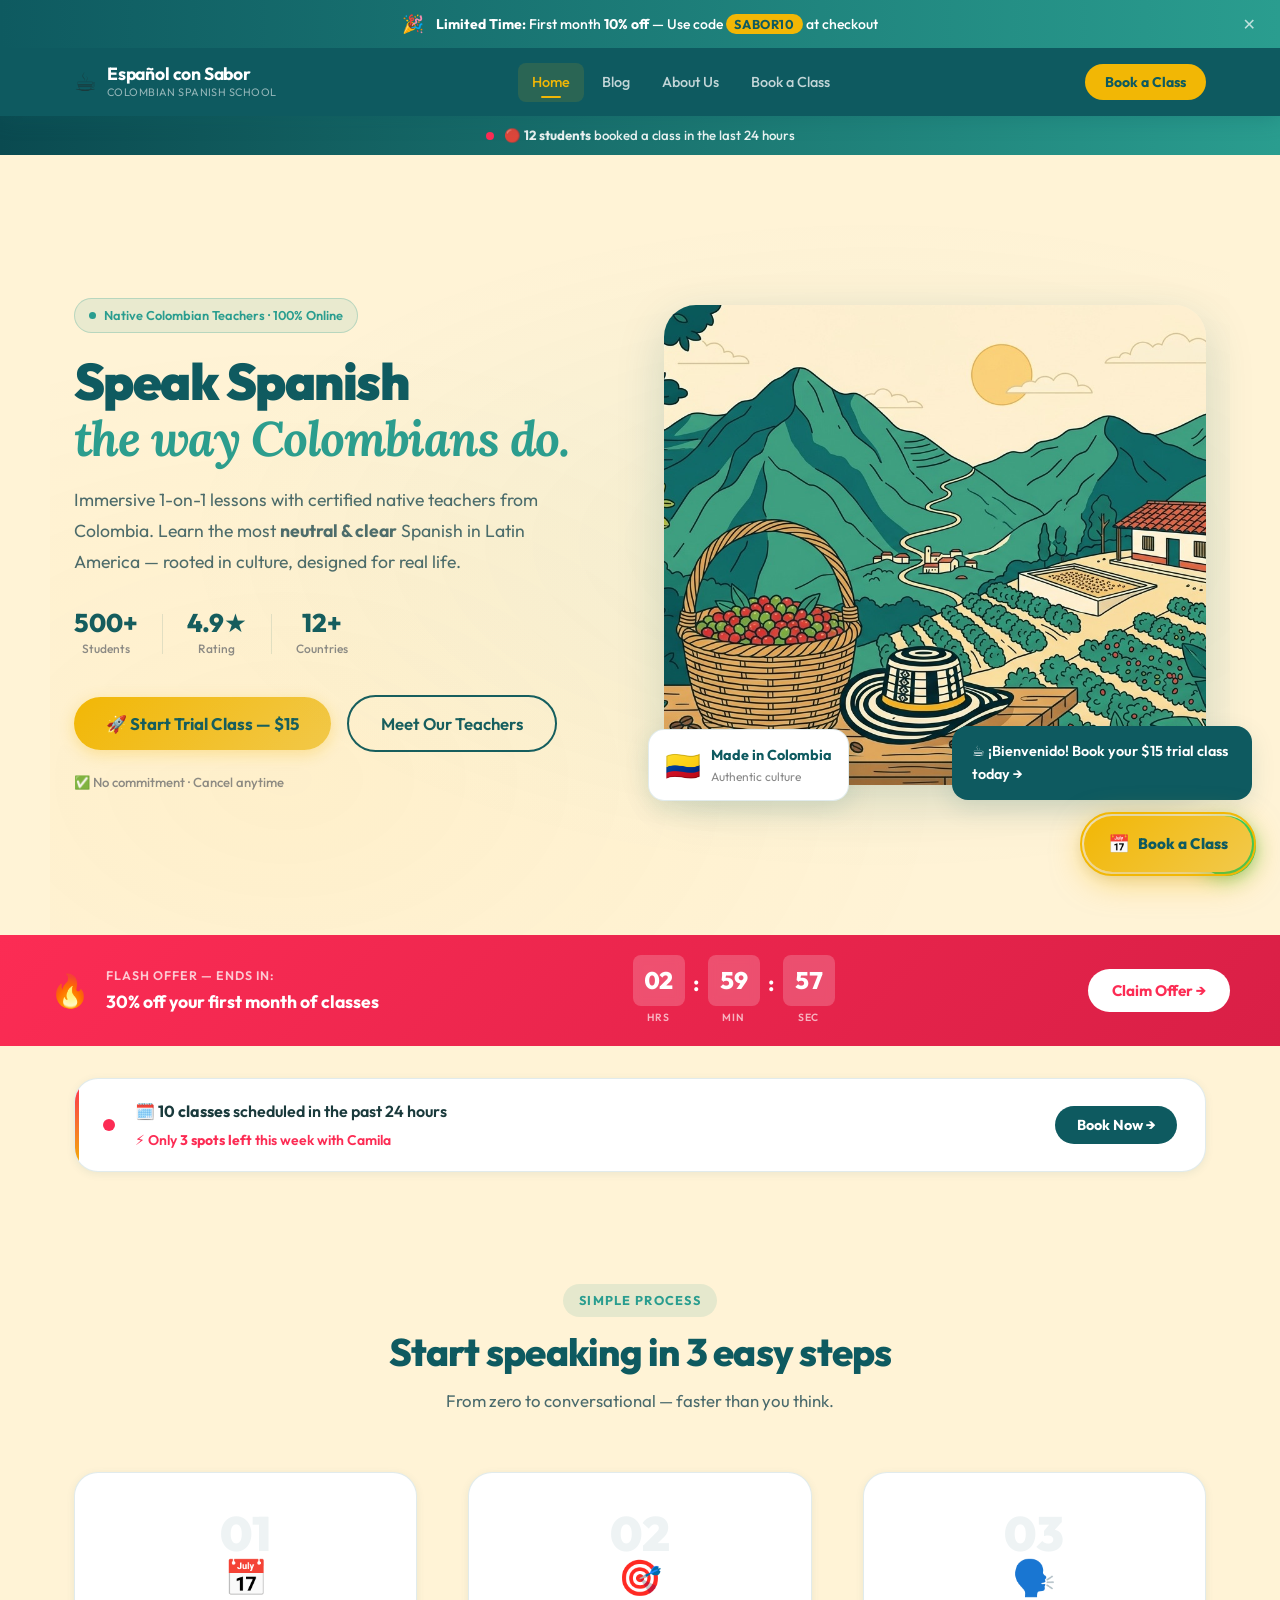
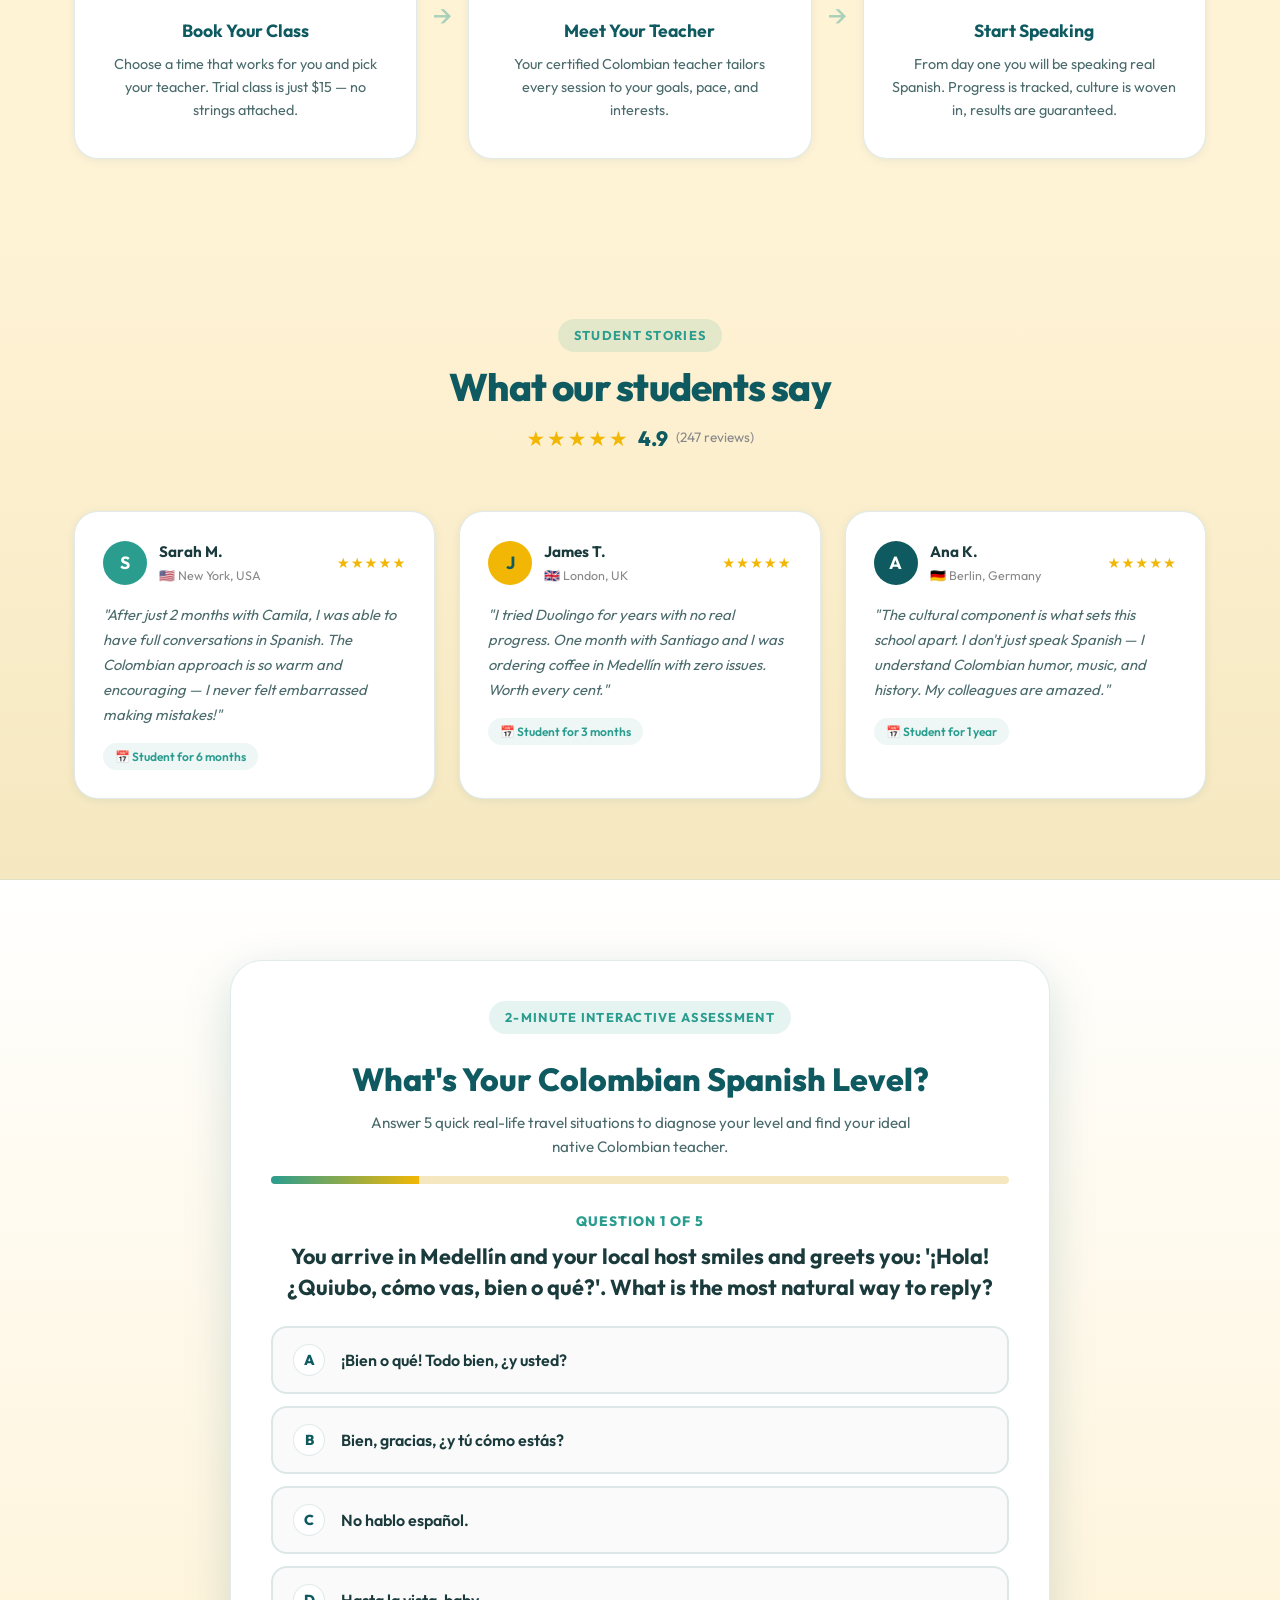
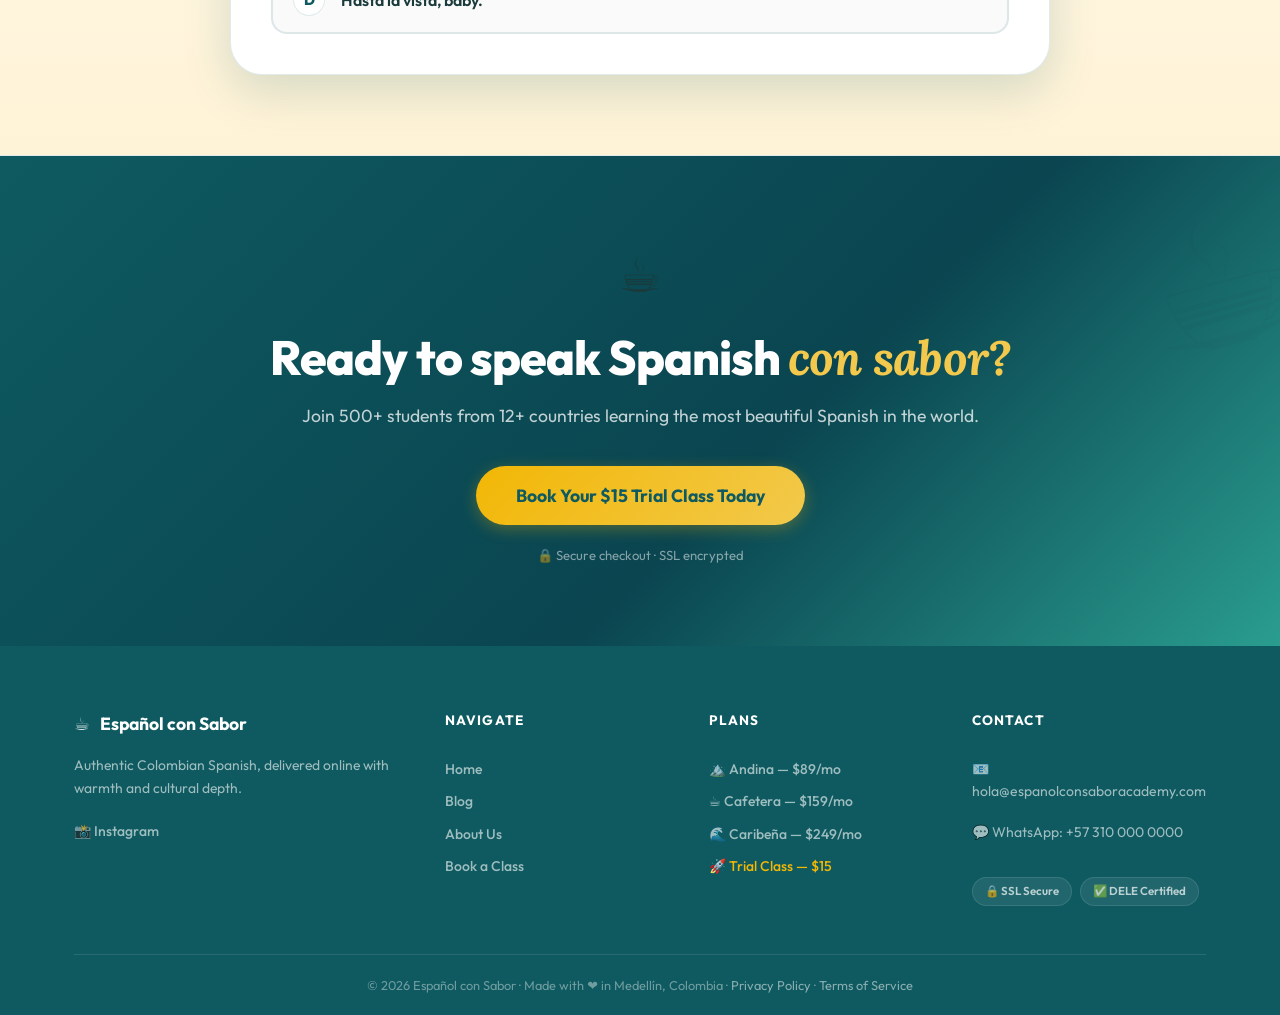
==== index.html @ 14d68613 "feat(engagement): add interactive level quiz, slang dictionary, 3 SEO articles, and floating WhatsAp" ====
<!DOCTYPE html>
<html lang="en">
<head>
  <meta charset="UTF-8" />
  <meta name="viewport" content="width=device-width, initial-scale=1.0" />
  <title>Español con Sabor | Learn Colombian Spanish Online 1-on-1</title>
  <meta name="description" content="Learn authentic Colombian Spanish with certified native teachers. 1-on-1 conversational lessons, cultural immersion & flexible schedules. Book a $15 trial!" />
  <meta name="keywords" content="learn Colombian Spanish, Colombian Spanish online, Spanish tutors Colombia, conversational Spanish lessons, 1 on 1 Spanish classes, native Colombian teachers, aprender español colombiano, Colombian slang" />
  <meta name="author" content="Español con Sabor" />
  <meta name="robots" content="index, follow, max-image-preview:large, max-snippet:-1, max-video-preview:-1" />

  <!-- Canonical URL & Hreflang -->
  <link rel="canonical" href="https://espanolconsaboracademy.com/" />
  <link rel="alternate" hreflang="x-default" href="https://espanolconsaboracademy.com/" />
  <link rel="alternate" hreflang="en" href="https://espanolconsaboracademy.com/" />
  <link rel="alternate" hreflang="es" href="https://espanolconsaboracademy.com/" />
  <meta http-equiv="content-language" content="en, es-CO" />
  <meta name="geo.region" content="CO" />
  <meta name="geo.placename" content="Colombia" />

  <!-- Favicon & PWA Icons -->
  <link rel="icon" type="image/svg+xml" href="favicon.svg" />
  <link rel="icon" type="image/png" sizes="32x32" href="favicon-32x32.png" />
  <link rel="icon" type="image/png" sizes="16x16" href="favicon-16x16.png" />
  <link rel="apple-touch-icon" sizes="180x180" href="apple-touch-icon.png" />
  <link rel="shortcut icon" href="favicon.ico" />
  <meta name="theme-color" content="#0E5A60" />

  <!-- Google Search Console Verification Meta Tag -->
  <meta name="google-site-verification" content="" />

  <!-- Open Graph / Facebook -->
  <meta property="og:type" content="website" />
  <meta property="og:site_name" content="Español con Sabor" />
  <meta property="og:url" content="https://espanolconsaboracademy.com/" />
  <meta property="og:title" content="Español con Sabor | Learn Colombian Spanish Online 1-on-1" />
  <meta property="og:description" content="Master conversational Colombian Spanish with certified native teachers. 1-on-1 lessons, cultural immersion & flexible schedules. Book your $15 trial class." />
  <meta property="og:image" content="https://espanolconsaboracademy.com/og-image.jpg" />
  <meta property="og:image:width" content="1200" />
  <meta property="og:image:height" content="630" />
  <meta property="og:image:alt" content="Español con Sabor - Learn Colombian Spanish Online" />
  <meta property="og:locale" content="en_US" />
  <meta property="og:locale:alternate" content="es_CO" />

  <!-- Twitter Card -->
  <meta name="twitter:card" content="summary_large_image" />
  <meta name="twitter:title" content="Español con Sabor | Learn Colombian Spanish Online 1-on-1" />
  <meta name="twitter:description" content="Master conversational Colombian Spanish with certified native teachers. 1-on-1 lessons, cultural immersion & flexible schedules. Book your $15 trial class." />
  <meta name="twitter:image" content="https://espanolconsaboracademy.com/og-image.jpg" />
  <meta name="twitter:image:alt" content="Español con Sabor Colombian Spanish School" />

  <!-- Preconnect Fonts -->
  <link rel="preconnect" href="https://fonts.googleapis.com" />
  <link rel="preconnect" href="https://fonts.gstatic.com" crossorigin />
  <link href="https://fonts.googleapis.com/css2?family=Outfit:wght@300;400;500;600;700;800;900&family=Lora:ital,wght@0,400;0,600;1,400&display=swap" rel="stylesheet" />
  <link rel="stylesheet" href="style.css" />

  <!-- Schema.org JSON-LD Structured Data for Google Rich Snippets -->
  <script type="application/ld+json">
  {
    "@context": "https://schema.org",
    "@graph": [
      {
        "@type": "WebSite",
        "@id": "https://espanolconsaboracademy.com/#website",
        "url": "https://espanolconsaboracademy.com/",
        "name": "Español con Sabor",
        "description": "Authentic Colombian Spanish Academy - 1-on-1 online classes with certified native teachers from Colombia.",
        "publisher": {
          "@id": "https://espanolconsaboracademy.com/#organization"
        },
        "inLanguage": ["en", "es-CO"]
      },
      {
        "@type": "LanguageSchool",
        "@id": "https://espanolconsaboracademy.com/#organization",
        "name": "Español con Sabor",
        "alternateName": ["Español con Sabor Academy", "Academia Español con Sabor"],
        "url": "https://espanolconsaboracademy.com/",
        "logo": {
          "@type": "ImageObject",
          "url": "https://espanolconsaboracademy.com/favicon.svg",
          "width": 128,
          "height": 128
        },
        "image": "https://espanolconsaboracademy.com/og-image.jpg",
        "description": "Learn conversational Colombian Spanish online with certified native teachers. 1-on-1 lessons, cultural immersion, and personalized pacing.",
        "email": "espanolconsabor0@gmail.com",
        "priceRange": "$15 - $180 USD",
        "currenciesAccepted": "USD",
        "paymentAccepted": "PayPal, Credit Card",
        "address": {
          "@type": "PostalAddress",
          "addressCountry": "CO",
          "addressRegion": "Colombia"
        },
        "areaServed": "Worldwide",
        "aggregateRating": {
          "@type": "AggregateRating",
          "ratingValue": "4.98",
          "bestRating": "5",
          "worstRating": "1",
          "ratingCount": "48",
          "reviewCount": "48"
        },
        "review": [
          {
            "@type": "Review",
            "author": {
              "@type": "Person",
              "name": "Marcus S."
            },
            "datePublished": "2026-08-15",
            "reviewBody": "After 3 months with Camila, I traveled to Medellín and actually had full conversations with locals. She didn't just teach me grammar — she taught me how Colombians actually speak.",
            "reviewRating": {
              "@type": "Rating",
              "ratingValue": "5",
              "bestRating": "5"
            }
          },
          {
            "@type": "Review",
            "author": {
              "@type": "Person",
              "name": "Sarah L."
            },
            "datePublished": "2026-09-02",
            "reviewBody": "The cultural context makes all the difference. Santiago's classes feel like chatting with a friend who happens to be a linguistic expert. Highly recommend the Cafetera plan!",
            "reviewRating": {
              "@type": "Rating",
              "ratingValue": "5",
              "bestRating": "5"
            }
          },
          {
            "@type": "Review",
            "author": {
              "@type": "Person",
              "name": "David K."
            },
            "datePublished": "2026-09-20",
            "reviewBody": "Best investment I've made in language learning. The flexibility to reschedule when work gets busy is amazing, and Valentina always comes with incredible energy.",
            "reviewRating": {
              "@type": "Rating",
              "ratingValue": "5",
              "bestRating": "5"
            }
          }
        ],
        "hasOfferCatalog": {
          "@type": "OfferCatalog",
          "name": "Spanish Learning Plans",
          "itemListElement": [
            {
              "@type": "Offer",
              "name": "Trial Spanish Class (30 Minutes)",
              "description": "30-minute private 1-on-1 trial class with a native Colombian teacher. No commitment.",
              "price": "15.00",
              "priceCurrency": "USD",
              "url": "https://espanolconsaboracademy.com/reservar",
              "availability": "https://schema.org/InStock"
            },
            {
              "@type": "Offer",
              "name": "Plan Andina — Starter Subscription",
              "description": "4 private 1-on-1 classes per month (50 min each) with certified Colombian teachers.",
              "price": "68.00",
              "priceCurrency": "USD",
              "url": "https://espanolconsaboracademy.com/reservar?plan=andina",
              "availability": "https://schema.org/InStock"
            },
            {
              "@type": "Offer",
              "name": "Plan Cafetera — Growth Subscription (Most Popular)",
              "description": "8 private 1-on-1 classes per month (50 min each) plus weekly group study sessions.",
              "price": "128.00",
              "priceCurrency": "USD",
              "url": "https://espanolconsaboracademy.com/reservar?plan=cafetera",
              "availability": "https://schema.org/InStock"
            },
            {
              "@type": "Offer",
              "name": "Plan Caribeña — Immersive Subscription",
              "description": "12 private 1-on-1 classes per month (50 min each) for rapid immersion and fluency.",
              "price": "180.00",
              "priceCurrency": "USD",
              "url": "https://espanolconsaboracademy.com/reservar?plan=caribena",
              "availability": "https://schema.org/InStock"
            }
          ]
        }
      },
      {
        "@type": "Course",
        "@id": "https://espanolconsaboracademy.com/#course-conversational",
        "name": "Conversational Colombian Spanish 1-on-1",
        "description": "Master conversational Spanish the Colombian way. Learn grammar in context, authentic pronunciation, local expressions, and real-life dialogue with native tutors from Medellín, Bogotá, and Cali.",
        "provider": {
          "@id": "https://espanolconsaboracademy.com/#organization"
        },
        "educationalLevel": "Beginner, Intermediate, Advanced",
        "inLanguage": ["en", "es"],
        "courseMode": "Online",
        "occupationalCredentialAwarded": "Certificate of Completion",
        "offers": [
          {
            "@type": "Offer",
            "name": "Trial Class",
            "price": "15.00",
            "priceCurrency": "USD",
            "url": "https://espanolconsaboracademy.com/reservar"
          }
        ]
      },
      {
        "@type": "FAQPage",
        "@id": "https://espanolconsaboracademy.com/#faq",
        "mainEntity": [
          {
            "@type": "Question",
            "name": "What level of Spanish do I need to start?",
            "acceptedAnswer": {
              "@type": "Answer",
              "text": "Absolutely none! We teach complete beginners from zero, intermediate learners looking to break through a plateau, and advanced students who want native fluency and nuanced cultural mastery. Every lesson is personalized to your exact level."
            }
          },
          {
            "@type": "Question",
            "name": "How does the trial class work?",
            "acceptedAnswer": {
              "@type": "Answer",
              "text": "Your $15 trial is a 30-minute one-on-one class with a certified Colombian teacher of your choice. There's no subscription or automatic renewal required. We assess your level, discuss your goals, teach practical Colombian phrases, and map out a personalized study plan."
            }
          },
          {
            "@type": "Question",
            "name": "Can I switch teachers or reschedule?",
            "acceptedAnswer": {
              "@type": "Answer",
              "text": "Yes! You can choose or switch teachers anytime. Rescheduling is flexible — just notify us at least 12 hours in advance and you won't lose your class."
            }
          },
          {
            "@type": "Question",
            "name": "What platform do you use for classes?",
            "acceptedAnswer": {
              "@type": "Answer",
              "text": "All classes are held via official Google Meet video rooms. You will receive an instant calendar invitation and a Google Meet link in your confirmation email. No special software is needed — simply click the link from your computer or phone."
            }
          },
          {
            "@type": "Question",
            "name": "Do you offer group classes?",
            "acceptedAnswer": {
              "@type": "Answer",
              "text": "Our primary focus is high-efficiency 1-on-1 private tutoring. The Cafetera and Caribeña monthly plans also include weekly group conversation practice sessions with fellow learners."
            }
          }
        ]
      }
    ]
  }
  </script>
</head>
<body>

  <!-- Dismissible Discount Banner -->
  <div id="discount-banner" class="discount-banner" role="alert">
    <span class="discount-icon">🎉</span>
    <span class="discount-text"><strong>Limited Time:</strong> First month <strong>10% off</strong> — Use code <span class="discount-code">SABOR10</span> at checkout</span>
    <button id="dismiss-banner" class="dismiss-btn" aria-label="Dismiss banner">✕</button>
  </div>

  <!-- Navigation -->
  <header class="navbar" id="navbar">
    <div class="nav-container">
      <a href="#" class="nav-logo" id="logo-link" onclick="showTab('home'); return false;">
        <span class="logo-icon">☕</span>
        <div class="logo-text">
          <span class="logo-main">Español con Sabor</span>
          <span class="logo-sub">Colombian Spanish School</span>
        </div>
      </a>
      <nav class="nav-links" id="nav-links" aria-label="Main navigation">
        <a href="#" class="nav-link active" id="nav-home" onclick="showTab('home'); return false;">Home</a>
        <a href="#" class="nav-link" id="nav-blog" onclick="showTab('blog'); return false;">Blog</a>
        <a href="#" class="nav-link" id="nav-about" onclick="showTab('about'); return false;">About Us</a>
        <a href="#" class="nav-link" id="nav-book" onclick="showTab('book'); return false;">Book a Class</a>
      </nav>
      <div class="nav-right">
        <button class="btn-nav-cta" id="nav-book-btn" onclick="showTab('book')">Book a Class</button>
        <button class="hamburger" id="hamburger" aria-label="Toggle menu" aria-expanded="false">
          <span></span><span></span><span></span>
        </button>
      </div>
    </div>
    <div class="mobile-menu" id="mobile-menu" aria-hidden="true">
      <a href="#" class="mobile-nav-link" onclick="showTab('home'); closeMobileMenu(); return false;">🏠 Home</a>
      <a href="#" class="mobile-nav-link" onclick="showTab('blog'); closeMobileMenu(); return false;">📝 Blog</a>
      <a href="#" class="mobile-nav-link" onclick="showTab('about'); closeMobileMenu(); return false;">👥 About Us</a>
      <a href="#" class="mobile-nav-link" onclick="showTab('book'); closeMobileMenu(); return false;">📅 Book a Class</a>
    </div>
  </header>

  <!-- Live Activity Ticker -->
  <div class="activity-ticker" id="activity-ticker">
    <div class="ticker-content">
      <span class="ticker-dot"></span>
      <span class="ticker-text" id="ticker-text">🔴 <strong>12 students</strong> booked a class in the last 24 hours</span>
    </div>
  </div>

  <!-- ==================== HOME TAB ==================== -->
  <main id="tab-home" class="tab-content active" role="main">

    <section class="hero" id="hero-section">
      <div class="hero-bg-overlay"></div>
      <div class="hero-content">
        <div class="hero-badge">
          <span class="badge-dot"></span>
          <span>Native Colombian Teachers · 100% Online</span>
        </div>
        <h1 id="hero-heading" class="hero-title">
          Speak Spanish<br /><em>the way Colombians do.</em>
        </h1>
        <p class="hero-subtitle">
          Immersive 1-on-1 lessons with certified native teachers from Colombia.
          Learn the most <strong>neutral &amp; clear</strong> Spanish in Latin America —
          rooted in culture, designed for real life.
        </p>
        <div class="hero-stats">
          <div class="hero-stat">
            <span class="stat-number">500+</span>
            <span class="stat-label">Students</span>
          </div>
          <div class="hero-divider"></div>
          <div class="hero-stat">
            <span class="stat-number">4.9★</span>
            <span class="stat-label">Rating</span>
          </div>
          <div class="hero-divider"></div>
          <div class="hero-stat">
            <span class="stat-number">12+</span>
            <span class="stat-label">Countries</span>
          </div>
        </div>
        <div class="hero-cta-group">
          <button class="btn-primary btn-lg" id="hero-trial-btn" onclick="showTab('book')">
            🚀 Start Trial Class — $15
          </button>
          <button class="btn-secondary btn-lg" id="hero-learn-btn" onclick="showTab('about')">
            Meet Our Teachers
          </button>
        </div>
        <p class="hero-guarantee">✅ No commitment · Cancel anytime</p>
      </div>
      <div class="hero-image-wrapper">
        <img src="images/hero_colombia_bg.jpg" alt="Colombian coffee farm with Andes mountains and sombrero vueltiao — Learn Colombian Spanish Online" class="hero-img" loading="eager" fetchpriority="high" decoding="async" width="1376" height="768" />
        <div class="hero-img-badge">
          <span class="img-badge-icon">🇨🇴</span>
          <div>
            <span class="img-badge-title">Made in Colombia</span>
            <span class="img-badge-sub">Authentic culture</span>
          </div>
        </div>
      </div>
    </section>

    <!-- Urgency Promo Banner -->
    <section class="promo-banner">
      <div class="promo-inner">
        <div class="promo-left">
          <span class="promo-fire">🔥</span>
          <div>
            <p class="promo-label">FLASH OFFER — Ends in:</p>
            <p class="promo-title">30% off your first month of classes</p>
          </div>
        </div>
        <div class="promo-countdown">
          <div class="countdown-unit">
            <span class="countdown-num" id="count-h">02</span>
            <span class="countdown-label">hrs</span>
          </div>
          <span class="countdown-sep">:</span>
          <div class="countdown-unit">
            <span class="countdown-num" id="count-m">47</span>
            <span class="countdown-label">min</span>
          </div>
          <span class="countdown-sep">:</span>
          <div class="countdown-unit">
            <span class="countdown-num" id="count-s">33</span>
            <span class="countdown-label">sec</span>
          </div>
        </div>
        <button class="btn-promo" id="promo-claim-btn" onclick="showTab('book')">Claim Offer →</button>
      </div>
    </section>

    <!-- Live Activity Counter -->
    <section class="activity-section">
      <div class="container">
        <div class="activity-card">
          <div class="activity-pulse"></div>
          <div class="activity-info">
            <p class="activity-count">🗓️ <strong>10 classes</strong> scheduled in the past 24 hours</p>
            <p class="activity-scarcity">⚡ Only <strong>3 spots left</strong> this week with Camila</p>
          </div>
          <button class="btn-activity-cta" id="activity-book-btn" onclick="showTab('book')">Book Now →</button>
        </div>
      </div>
    </section>

    <!-- How It Works -->
    <section class="how-it-works">
      <div class="container">
        <div class="section-header">
          <span class="section-tag">Simple Process</span>
          <h2 class="section-title">Start speaking in 3 easy steps</h2>
          <p class="section-sub">From zero to conversational — faster than you think.</p>
        </div>
        <div class="steps-grid">
          <div class="step-card" id="step-1">
            <div class="step-number">01</div>
            <div class="step-icon">📅</div>
            <h3 class="step-title">Book Your Class</h3>
            <p class="step-desc">Choose a time that works for you and pick your teacher. Trial class is just $15 — no strings attached.</p>
          </div>
          <div class="step-connector">→</div>
          <div class="step-card" id="step-2">
            <div class="step-number">02</div>
            <div class="step-icon">🎯</div>
            <h3 class="step-title">Meet Your Teacher</h3>
            <p class="step-desc">Your certified Colombian teacher tailors every session to your goals, pace, and interests.</p>
          </div>
          <div class="step-connector">→</div>
          <div class="step-card" id="step-3">
            <div class="step-number">03</div>
            <div class="step-icon">🗣️</div>
            <h3 class="step-title">Start Speaking</h3>
            <p class="step-desc">From day one you will be speaking real Spanish. Progress is tracked, culture is woven in, results are guaranteed.</p>
          </div>
        </div>
      </div>
    </section>

    <!-- Testimonials -->
    <section class="testimonials">
      <div class="container">
        <div class="section-header">
          <span class="section-tag">Student Stories</span>
          <h2 class="section-title">What our students say</h2>
          <div class="overall-rating">
            <span class="stars">★★★★★</span>
            <span class="rating-num">4.9</span>
            <span class="rating-count">(247 reviews)</span>
          </div>
        </div>
        <div class="testimonials-grid">
          <article class="testimonial-card" id="testimonial-1">
            <div class="testimonial-header">
              <div class="testimonial-avatar" style="background:#2A9D8F;">S</div>
              <div class="testimonial-meta">
                <strong class="testimonial-name">Sarah M.</strong>
                <span class="testimonial-location">🇺🇸 New York, USA</span>
              </div>
              <div class="testimonial-stars">★★★★★</div>
            </div>
            <p class="testimonial-text">"After just 2 months with Camila, I was able to have full conversations in Spanish. The Colombian approach is so warm and encouraging — I never felt embarrassed making mistakes!"</p>
            <div class="testimonial-badge">📅 Student for 6 months</div>
          </article>
          <article class="testimonial-card" id="testimonial-2">
            <div class="testimonial-header">
              <div class="testimonial-avatar" style="background:#F2B705; color:#0E5A60;">J</div>
              <div class="testimonial-meta">
                <strong class="testimonial-name">James T.</strong>
                <span class="testimonial-location">🇬🇧 London, UK</span>
              </div>
              <div class="testimonial-stars">★★★★★</div>
            </div>
            <p class="testimonial-text">"I tried Duolingo for years with no real progress. One month with Santiago and I was ordering coffee in Medellín with zero issues. Worth every cent."</p>
            <div class="testimonial-badge">📅 Student for 3 months</div>
          </article>
          <article class="testimonial-card" id="testimonial-3">
            <div class="testimonial-header">
              <div class="testimonial-avatar" style="background:#0E5A60;">A</div>
              <div class="testimonial-meta">
                <strong class="testimonial-name">Ana K.</strong>
                <span class="testimonial-location">🇩🇪 Berlin, Germany</span>
              </div>
              <div class="testimonial-stars">★★★★★</div>
            </div>
            <p class="testimonial-text">"The cultural component is what sets this school apart. I don't just speak Spanish — I understand Colombian humor, music, and history. My colleagues are amazed."</p>
            <div class="testimonial-badge">📅 Student for 1 year</div>
          </article>
        </div>
      </div>
    </section>

    <!-- Interactive Level Quiz Section -->
    <section class="quiz-section" id="quiz-section">
      <div class="container">
        <div class="quiz-card" id="quiz-card">
          
          <!-- Quiz Question View -->
          <div id="quiz-question-view">
            <div class="quiz-header">
              <span class="section-tag">2-Minute Interactive Assessment</span>
              <h2 style="font-size: 2rem; font-weight: 800; color: var(--teal-deep); margin-top: 8px;">What's Your Colombian Spanish Level?</h2>
              <p style="color: var(--text-secondary); font-size: 0.95rem; max-width: 580px; margin: 6px auto 0;">Answer 5 quick real-life travel situations to diagnose your level and find your ideal native Colombian teacher.</p>
              
              <div class="quiz-progress-bar">
                <div class="quiz-progress-fill" id="quiz-progress-fill"></div>
              </div>
              <span class="quiz-q-num" id="quiz-q-counter">Question 1 of 5</span>
              <h3 class="quiz-question-text" id="quiz-question-text">Loading question...</h3>
            </div>

            <div class="quiz-options-grid" id="quiz-options-grid">
              <!-- Dynamically populated options -->
            </div>
          </div>

          <!-- Quiz Result View (Hidden initially) -->
          <div class="quiz-result-box" id="quiz-result-view">
            <span class="quiz-result-badge" id="quiz-result-level-badge">Level Diagnosis</span>
            <h3 class="quiz-result-title" id="quiz-result-title">Your Level: B1 Intermediate</h3>
            <p class="quiz-result-desc" id="quiz-result-desc">Explanation text...</p>

            <div class="quiz-teacher-recommendation" id="quiz-teacher-rec">
              <img id="quiz-rec-avatar" src="images/teacher_camila.jpg" alt="Recommended Native Teacher" class="quiz-rec-avatar" />
              <div class="quiz-rec-info">
                <div class="quiz-q-num" style="margin-bottom:2px;">Recommended Native Teacher</div>
                <h4 id="quiz-rec-name">Camila Acosta (Medellín)</h4>
                <p id="quiz-rec-bio">Expert in building speaking confidence from your very first conversation.</p>
              </div>
            </div>

            <div class="quiz-result-actions">
              <a href="reservar" class="btn-primary btn-lg" id="quiz-book-btn">
                📅 Book Your $15 Trial Class Now →
              </a>
              <button class="btn-plan btn-plan--outline" onclick="resetQuiz()" style="cursor:pointer; padding: 14px 24px;">
                🔄 Retake Quiz
              </button>
            </div>
          </div>

        </div>
      </div>
    </section>

    <!-- Final CTA Section -->
    <section class="final-cta">
      <div class="container">
        <div class="final-cta-content">
          <span class="final-cta-emoji">☕</span>
          <h2 class="final-cta-title">Ready to speak Spanish <em>con sabor?</em></h2>
          <p class="final-cta-sub">Join 500+ students from 12+ countries learning the most beautiful Spanish in the world.</p>
          <button class="btn-primary btn-xl" id="final-cta-btn" onclick="showTab('book')">
            Book Your $15 Trial Class Today
          </button>
          <p class="final-cta-note">🔒 Secure checkout · SSL encrypted</p>
        </div>
      </div>
    </section>

  </main>

  <!-- ==================== BLOG TAB ==================== -->
  <main id="tab-blog" class="tab-content" role="main">

    <section class="page-hero page-hero--blog">
      <div class="container">
        <span class="section-tag">Our Blog</span>
        <h1 class="page-title">Culture, Language &amp; Stories</h1>
        <p class="page-subtitle">Dive into the richness of Colombian culture, Latin America, and practical Spanish tips from our native teachers.</p>
      </div>
    </section>

    <section class="blog-section">
      <div class="container">

        <!-- Interactive Slang Explorer -->
        <div class="slang-explorer-section" id="slang-explorer">
          <div class="slang-controls">
            <div>
              <span class="section-tag">Interactive Explorer</span>
              <h2 style="font-size: 1.8rem; font-weight: 800; color: var(--teal-deep); margin-top: 6px;">Colombian Slang &amp; Expressions Dictionary</h2>
              <p style="color: var(--text-secondary); font-size: 0.95rem; margin-top: 4px;">Search or filter authentic idioms from Medellín, Bogotá, Cali, and the Caribbean Coast to sound like a local.</p>
            </div>

            <div class="slang-search-bar">
              <span class="slang-search-icon">🔍</span>
              <input type="text" id="slang-search-input" class="slang-search-input" placeholder="Search any slang word, English meaning or city (e.g. chimba, cool, friend, tinto)..." aria-label="Search Colombian slang" />
            </div>

            <div class="slang-filters">
              <button class="slang-filter-btn active" data-region="all" onclick="filterSlangByRegion('all', this)">🇨🇴 All Regions</button>
              <button class="slang-filter-btn" data-region="paisa" onclick="filterSlangByRegion('paisa', this)">🏔️ Medellín (Paisa)</button>
              <button class="slang-filter-btn" data-region="rolo" onclick="filterSlangByRegion('rolo', this)">🏛️ Bogotá (Rolo)</button>
              <button class="slang-filter-btn" data-region="cali" onclick="filterSlangByRegion('cali', this)">💃 Cali (Valluno)</button>
              <button class="slang-filter-btn" data-region="costeno" onclick="filterSlangByRegion('costeno', this)">🌴 Coast (Costeño)</button>
            </div>
          </div>

          <div class="slang-grid" id="slang-cards-grid">
            <!-- Dynamically populated slang cards -->
          </div>
        </div>

        <h2 style="font-size: 1.8rem; font-weight: 800; color: var(--teal-deep); margin-bottom: 24px;">Latest Articles &amp; Cultural Guides</h2>

        <div class="blog-grid">

          <article class="blog-card" id="blog-post-1" onclick="openBlogArticle(0, true)" style="cursor:pointer;">
            <div class="blog-card-img-wrapper">
              <img src="images/blog_coffee_culture.jpg" alt="Colombian coffee farm with Andes mountains — Coffee Culture in Colombia" class="blog-card-img" loading="lazy" decoding="async" width="1264" height="848" />
              <span class="blog-card-tag">Culture</span>
            </div>
            <div class="blog-card-body">
              <div class="blog-card-meta">
                <span class="blog-author">☕ By Valentina R.</span>
                <span class="blog-date">August 18, 2026</span>
              </div>
              <h2 class="blog-card-title">The Art of Colombian Coffee Culture: More Than Just a Drink</h2>
              <p class="blog-card-excerpt">Colombia is the world's third-largest coffee producer, but for Colombians, coffee is so much more than a morning ritual. Learn the vocabulary, etiquette, and deep cultural significance of el tinto — and why it matters to your Spanish journey.</p>
              <a href="#" class="blog-read-more" onclick="event.preventDefault(); event.stopPropagation(); openBlogArticle(0, true); return false;">Read Article →</a>
            </div>
          </article>

          <article class="blog-card" id="blog-post-2" onclick="openBlogArticle(1, true)" style="cursor:pointer;">
            <div class="blog-card-img-wrapper">
              <img src="images/blog_cartagena.jpg" alt="Colonial streets of Cartagena de Indias with colorful colonial architecture" class="blog-card-img" loading="lazy" decoding="async" width="1264" height="848" />
              <span class="blog-card-tag" style="background:#FC2C54;">Travel</span>
            </div>
            <div class="blog-card-body">
              <div class="blog-card-meta">
                <span class="blog-author">🌊 By Santiago M.</span>
                <span class="blog-date">August 10, 2026</span>
              </div>
              <h2 class="blog-card-title">Cartagena de Indias: A City That Speaks History</h2>
              <p class="blog-card-excerpt">The walled city of Cartagena is Colombia's crown jewel — a UNESCO World Heritage Site where every cobblestone street tells a story. Discover the Spanish vocabulary of the Caribbean coast and why Costeño Spanish is the most musical dialect you'll ever hear.</p>
              <a href="#" class="blog-read-more" onclick="event.preventDefault(); event.stopPropagation(); openBlogArticle(1, true); return false;">Read Article →</a>
            </div>
          </article>

          <article class="blog-card" id="blog-post-3" onclick="openBlogArticle(2, true)" style="cursor:pointer;">
            <div class="blog-card-img-wrapper">
              <img src="images/blog_slang.jpg" alt="Colombian Spanish slang words and local expressions guide" class="blog-card-img" loading="lazy" decoding="async" width="1264" height="848" />
              <span class="blog-card-tag" style="background:#2A9D8F;">Language</span>
            </div>
            <div class="blog-card-body">
              <div class="blog-card-meta">
                <span class="blog-author">💬 By Camila A.</span>
                <span class="blog-date">August 2, 2026</span>
              </div>
              <h2 class="blog-card-title">10 Colombian Slang Words That'll Make You Sound Like a Local</h2>
              <p class="blog-card-excerpt">Parcero, chévere, bacano, quiubo — if you don't know these words yet, you're missing out on the soul of Colombian Spanish. Our teacher Camila breaks down the most essential slang expressions with real-life examples you can use today.</p>
              <a href="#" class="blog-read-more" onclick="event.preventDefault(); event.stopPropagation(); openBlogArticle(2, true); return false;">Read Article →</a>
            </div>
          </article>

          <article class="blog-card" id="blog-post-4" onclick="openBlogArticle(3, true)" style="cursor:pointer;">
            <div class="blog-card-img-wrapper">
              <img src="images/hero_colombia_bg.jpg" alt="Colombian Andes Mountains — Paisa vs Rolo vs Costeño accents" class="blog-card-img" loading="lazy" decoding="async" width="1376" height="768" />
              <span class="blog-card-tag" style="background:#0E5A60;">Culture</span>
            </div>
            <div class="blog-card-body">
              <div class="blog-card-meta">
                <span class="blog-author">🇨🇴 By Valentina R.</span>
                <span class="blog-date">September 2026</span>
              </div>
              <h2 class="blog-card-title">Paisa vs Rolo vs Costeño: The 3 Main Colombian Spanish Accents Explained</h2>
              <p class="blog-card-excerpt">Medellín's musical cadence, Bogotá's crystal-clear formality, or the Caribbean's rapid rhythm? Discover how Colombian accents differ, why Colombian Spanish is the clearest in the world, and which accent fits your personal goals.</p>
              <a href="#" class="blog-read-more" onclick="event.preventDefault(); event.stopPropagation(); openBlogArticle(3, true); return false;">Read Article →</a>
            </div>
          </article>

          <article class="blog-card" id="blog-post-5" onclick="openBlogArticle(4, true)" style="cursor:pointer;">
            <div class="blog-card-img-wrapper">
              <img src="images/blog_coffee_culture.jpg" alt="Ordering coffee and food in Colombia" class="blog-card-img" loading="lazy" decoding="async" width="1264" height="848" />
              <span class="blog-card-tag" style="background:#2A9D8F;">Language</span>
            </div>
            <div class="blog-card-body">
              <div class="blog-card-meta">
                <span class="blog-author">☕ By Camila A.</span>
                <span class="blog-date">October 2026</span>
              </div>
              <h2 class="blog-card-title">How to Order Food &amp; Coffee Like a Colombian: Restaurant Spanish &amp; Menu Decoder</h2>
              <p class="blog-card-excerpt">Avoid tourist confusion in Colombian panaderías, cafés, and restaurants. Learn how to ask for un tintico, order la cuenta with natural politeness, and decipher menus from arepas to bandeja paisa.</p>
              <a href="#" class="blog-read-more" onclick="event.preventDefault(); event.stopPropagation(); openBlogArticle(4, true); return false;">Read Article →</a>
            </div>
          </article>

          <article class="blog-card" id="blog-post-6" onclick="openBlogArticle(5, true)" style="cursor:pointer;">
            <div class="blog-card-img-wrapper">
              <img src="images/blog_slang.jpg" alt="Digital nomads speaking Spanish in Medellín" class="blog-card-img" loading="lazy" decoding="async" width="1264" height="848" />
              <span class="blog-card-tag" style="background:#FC2C54;">Travel</span>
            </div>
            <div class="blog-card-body">
              <div class="blog-card-meta">
                <span class="blog-author">🏙️ By Santiago M.</span>
                <span class="blog-date">November 2026</span>
              </div>
              <h2 class="blog-card-title">Colombian Spanish for Digital Nomads: Renting, Coworking &amp; Making Local Friends in Medellín</h2>
              <p class="blog-card-excerpt">Staying in El Poblado or Laureles? Here are the essential real-world Spanish phrases you need to talk to building security, navigate coworking spaces, and turn casual chats into lasting Colombian friendships.</p>
              <a href="#" class="blog-read-more" onclick="event.preventDefault(); event.stopPropagation(); openBlogArticle(5, true); return false;">Read Article →</a>
            </div>
          </article>

        </div>

      </div>
    </section>

  </main>

  <!-- ==================== ABOUT US TAB ==================== -->
  <main id="tab-about" class="tab-content" role="main">

    <section class="page-hero page-hero--about">
      <div class="container">
        <span class="section-tag">Our Story</span>
        <h1 class="page-title">We teach Spanish <em>the way it's lived.</em></h1>
        <p class="page-subtitle">Born in the mountains of Colombia, built for curious minds around the world.</p>
      </div>
    </section>

    <section class="founder-section">
      <div class="container">
        <div class="founder-card" id="founder-card">
          <div class="founder-img-wrapper">
            <img src="images/founder_avatar.jpg" alt="Carlos Herrera, founder and educational director of Español con Sabor" class="founder-img" loading="lazy" decoding="async" width="1024" height="1024" />
            <div class="founder-img-badge">Fundador</div>
          </div>
          <div class="founder-bio">
            <h2 class="founder-name">Carlos Herrera</h2>
            <p class="founder-title">Founder &amp; Lead Instructor · Medellín, Colombia 🇨🇴</p>
            <div class="founder-credentials">
              <span class="credential-badge">🎓 MA Linguistics, Univ. de Antioquia</span>
              <span class="credential-badge">📜 DELE Certified Examiner</span>
              <span class="credential-badge">⭐ 10+ Years Teaching</span>
            </div>
            <blockquote class="founder-quote">"I didn't just want to teach grammar rules. I wanted to share the music, the warmth, the joy of speaking Spanish the way we Colombians do — with heart."</blockquote>
            <p class="founder-text">Carlos founded Español con Sabor in 2016 after years of teaching in international schools across Bogotá and Medellín. Frustrated by textbook-heavy approaches that left students sounding robotic, he developed a cultural immersion methodology that weaves Colombian music, literature, food, and daily life into every lesson.</p>
            <p class="founder-text">Today, the school has grown to a team of 8 certified teachers, 500+ students from 12 countries, and a mission: make Colombian Spanish accessible, joyful, and genuinely transformative.</p>
          </div>
        </div>
      </div>
    </section>

    <section class="philosophy-section">
      <div class="container">
        <div class="section-header">
          <span class="section-tag">Our Philosophy</span>
          <h2 class="section-title">Three pillars that guide every class</h2>
        </div>
        <div class="pillars-grid">
          <div class="pillar-card" id="pillar-1">
            <div class="pillar-icon">🌱</div>
            <h3 class="pillar-title">Roots First</h3>
            <p class="pillar-text">Language lives in culture. We don't just teach words — we teach context, history, and the stories behind every expression.</p>
          </div>
          <div class="pillar-card" id="pillar-2">
            <div class="pillar-icon">🗣️</div>
            <h3 class="pillar-title">Speak from Day One</h3>
            <p class="pillar-text">Forget passive study. Our teachers push you to communicate in every class, building real confidence through practice.</p>
          </div>
          <div class="pillar-card" id="pillar-3">
            <div class="pillar-icon">❤️</div>
            <h3 class="pillar-title">Human Connection</h3>
            <p class="pillar-text">Learning is personal. We match students with teachers who share their interests, making every class feel natural and genuine.</p>
          </div>
        </div>
      </div>
    </section>

    <section class="teachers-section">
      <div class="container">
        <div class="section-header">
          <span class="section-tag">Meet the Team</span>
          <h2 class="section-title">Your Colombian teachers</h2>
          <p class="section-sub">Every teacher is a certified native speaker with a passion for cultural storytelling.</p>
        </div>
        <div class="teachers-grid">

          <article class="teacher-card" id="teacher-camila">
            <div class="teacher-availability">⚡ Only 3 spots left this week!</div>
            <div class="teacher-img-wrapper">
              <img src="images/teacher_camila.jpg" alt="Camila Acosta, native Spanish teacher from Medellín Colombia" class="teacher-img" loading="lazy" decoding="async" width="1024" height="1024" />
            </div>
            <div class="teacher-body">
              <div class="teacher-header">
                <div>
                  <h3 class="teacher-name">Camila Acosta</h3>
                  <p class="teacher-city">📍 Medellín, Antioquia</p>
                </div>
                <div class="teacher-rating">
                  <span class="t-stars">★★★★★</span>
                  <span class="t-rating">5.0</span>
                </div>
              </div>
              <p class="teacher-specialty">Specialty: Conversational Spanish &amp; Business Spanish</p>
              <div class="teacher-stats">
                <div class="t-stat"><span class="t-stat-num">348</span><span class="t-stat-label">Classes</span></div>
                <div class="t-stat"><span class="t-stat-num">47</span><span class="t-stat-label">Students</span></div>
                <div class="t-stat"><span class="t-stat-num">98%</span><span class="t-stat-label">Re-book</span></div>
              </div>
              <div class="teacher-badges">
                <span class="trust-badge">✅ DELE Certified</span>
                <span class="trust-badge">🏆 Top Rated</span>
                <span class="trust-badge">💬 Cultural Coach</span>
              </div>
              <button class="btn-book-teacher" onclick="showTab('book')">Book with Camila →</button>
            </div>
          </article>

          <article class="teacher-card" id="teacher-santiago">
            <div class="teacher-img-wrapper">
              <img src="images/teacher_santiago.jpg" alt="Santiago Morales, native Spanish teacher from Bogotá Colombia" class="teacher-img" loading="lazy" decoding="async" width="1024" height="1024" />
            </div>
            <div class="teacher-body">
              <div class="teacher-header">
                <div>
                  <h3 class="teacher-name">Santiago Morales</h3>
                  <p class="teacher-city">📍 Bogotá, Cundinamarca</p>
                </div>
                <div class="teacher-rating">
                  <span class="t-stars">★★★★★</span>
                  <span class="t-rating">4.9</span>
                </div>
              </div>
              <p class="teacher-specialty">Specialty: Grammar Foundations &amp; DELE Exam Prep</p>
              <div class="teacher-stats">
                <div class="t-stat"><span class="t-stat-num">512</span><span class="t-stat-label">Classes</span></div>
                <div class="t-stat"><span class="t-stat-num">62</span><span class="t-stat-label">Students</span></div>
                <div class="t-stat"><span class="t-stat-num">95%</span><span class="t-stat-label">Re-book</span></div>
              </div>
              <div class="teacher-badges">
                <span class="trust-badge">✅ DELE Examiner</span>
                <span class="trust-badge">🎓 MA Linguistics</span>
                <span class="trust-badge">📚 Grammar Expert</span>
              </div>
              <button class="btn-book-teacher" onclick="showTab('book')">Book with Santiago →</button>
            </div>
          </article>

          <article class="teacher-card" id="teacher-valentina">
            <div class="teacher-img-wrapper">
              <img src="images/teacher_valentina.jpg" alt="Valentina Rios, native Spanish teacher from Cali Colombia" class="teacher-img" loading="lazy" decoding="async" width="1024" height="1024" />
            </div>
            <div class="teacher-body">
              <div class="teacher-header">
                <div>
                  <h3 class="teacher-name">Valentina Ríos</h3>
                  <p class="teacher-city">📍 Cali, Valle del Cauca</p>
                </div>
                <div class="teacher-rating">
                  <span class="t-stars">★★★★★</span>
                  <span class="t-rating">4.8</span>
                </div>
              </div>
              <p class="teacher-specialty">Specialty: Cultural Immersion &amp; Travel Spanish</p>
              <div class="teacher-stats">
                <div class="t-stat"><span class="t-stat-num">289</span><span class="t-stat-label">Classes</span></div>
                <div class="t-stat"><span class="t-stat-num">38</span><span class="t-stat-label">Students</span></div>
                <div class="t-stat"><span class="t-stat-num">97%</span><span class="t-stat-label">Re-book</span></div>
              </div>
              <div class="teacher-badges">
                <span class="trust-badge">✅ Native Speaker</span>
                <span class="trust-badge">🎭 Cultural Expert</span>
                <span class="trust-badge">🌎 Travel Coach</span>
              </div>
              <button class="btn-book-teacher" onclick="showTab('book')">Book with Valentina →</button>
            </div>
          </article>

        </div>
      </div>
    </section>

  </main>

  <!-- ==================== BOOK A CLASS TAB ==================== -->
  <main id="tab-book" class="tab-content" role="main">

    <section class="page-hero page-hero--book">
      <div class="container">
        <span class="section-tag">Pricing &amp; Booking</span>
        <h1 class="page-title">Choose your plan, <em>start today.</em></h1>
        <p class="page-subtitle">Flexible plans named after Colombia's most beautiful regions. All plans include 1-on-1 native Colombian teachers.</p>
        <div class="social-proof-bar">
          <span class="sp-dot"></span>
          <span>🔥 <strong>12 students</strong> booked a class in the last 24 hours</span>
        </div>
      </div>
    </section>

    <section class="pricing-section">
      <div class="container">
        <div class="trial-cta-bar" id="trial-cta-bar">
          <div class="trial-left">
            <span class="trial-emoji">🚀</span>
            <div>
              <p class="trial-label">Not sure yet?</p>
              <p class="trial-title">Try your first class for just <strong>$15</strong></p>
              <p class="trial-sub">30 minutes · No commitment · Pick any teacher</p>
            </div>
          </div>
          <a href="reservar" class="btn-trial" id="trial-booking-btn">
            📅 Book Your Trial Class ($15 USD) →
          </a>
        </div>

        <h2 class="pricing-title">Monthly Subscription Plans</h2>
        <p class="pricing-sub">Billed monthly · Cancel anytime · Unlimited rescheduling</p>

        <div class="pricing-grid">

          <div class="pricing-card" id="plan-andina">
            <div class="plan-header">
              <div class="plan-region">🏔️ Andina</div>
              <h3 class="plan-name">Starter</h3>
              <div class="plan-price">
                <span class="price-amount">$68</span>
                <span class="price-period">/month</span>
              </div>
              <p class="price-note">4 classes per month · 50 min each</p>
            </div>
            <ul class="plan-features">
              <li class="feature-item">✅ 4 one-on-one classes/month</li>
              <li class="feature-item">✅ Choose your teacher</li>
              <li class="feature-item">✅ Learning materials included</li>
              <li class="feature-item">✅ Progress tracking dashboard</li>
              <li class="feature-item text-muted">— Group study sessions</li>
              <li class="feature-item text-muted">— Priority scheduling</li>
              <li class="feature-item text-muted">— Cultural deep-dives</li>
            </ul>
            <a href="reservar?plan=andina" class="btn-plan btn-plan--outline" id="plan-andina-btn">Get Started →</a>
          </div>

          <div class="pricing-card pricing-card--popular" id="plan-cafetera">
            <div class="popular-badge">⭐ Most Popular</div>
            <div class="plan-header">
              <div class="plan-region">☕ Cafetera</div>
              <h3 class="plan-name">Growth</h3>
              <div class="plan-price">
                <span class="price-amount">$128</span>
                <span class="price-period">/month</span>
              </div>
              <p class="price-note">8 classes per month · 50 min each</p>
            </div>
            <ul class="plan-features">
              <li class="feature-item">✅ 8 one-on-one classes/month</li>
              <li class="feature-item">✅ Choose your teacher</li>
              <li class="feature-item">✅ Learning materials included</li>
              <li class="feature-item">✅ Progress tracking dashboard</li>
              <li class="feature-item">✅ Weekly group study sessions</li>
              <li class="feature-item">✅ Priority scheduling</li>
              <li class="feature-item text-muted">— Cultural deep-dives</li>
            </ul>
            <a href="reservar?plan=cafetera" class="btn-plan btn-plan--primary" id="plan-cafetera-btn">Choose Cafetera →</a>
          </div>

          <div class="pricing-card" id="plan-caribena">
            <div class="plan-header">
              <div class="plan-region">🌊 Caribeña</div>
              <h3 class="plan-name">Immersive</h3>
              <div class="plan-price">
                <span class="price-amount">$180</span>
                <span class="price-period">/month</span>
              </div>
              <p class="price-note">12 classes per month · 50 min each</p>
            </div>
            <ul class="plan-features">
              <li class="feature-item">✅ 12 one-on-one classes/month</li>
              <li class="feature-item">✅ Dedicated personal teacher</li>
              <li class="feature-item">✅ Learning materials included</li>
              <li class="feature-item">✅ Progress tracking dashboard</li>
              <li class="feature-item">✅ Weekly group study sessions</li>
              <li class="feature-item">✅ Priority scheduling</li>
              <li class="feature-item">✅ Monthly cultural deep-dives</li>
            </ul>
            <a href="reservar?plan=caribena" class="btn-plan btn-plan--outline" id="plan-caribena-btn">Go Immersive →</a>
          </div>

        </div>

      </div>
    </section>

    <section class="booking-steps-section">
      <div class="container">
        <div class="section-header">
          <span class="section-tag">How to Book</span>
          <h2 class="section-title">Ready in 3 quick steps</h2>
        </div>
        <div class="booking-steps">
          <div class="booking-step" id="booking-step-1">
            <div class="booking-step-num">1</div>
            <div class="booking-step-icon">🎯</div>
            <h3 class="booking-step-title">Choose Your Plan</h3>
            <p class="booking-step-desc">Select the plan that fits your schedule and goals. Start with a $15 trial if you're not sure.</p>
          </div>
          <div class="booking-step-arrow">→</div>
          <div class="booking-step" id="booking-step-2">
            <div class="booking-step-num">2</div>
            <div class="booking-step-icon">📅</div>
            <h3 class="booking-step-title">Pick Your Time</h3>
            <p class="booking-step-desc">Pick a time that fits your schedule and book your class in minutes.</p>
          </div>
          <div class="booking-step-arrow">→</div>
          <div class="booking-step" id="booking-step-3">
            <div class="booking-step-num">3</div>
            <div class="booking-step-icon">🎉</div>
            <h3 class="booking-step-title">Join &amp; Start Learning</h3>
            <p class="booking-step-desc">Get your Google Meet link by email. Show up ready to speak — your teacher handles everything else.</p>
          </div>
        </div>
        <div class="booking-cta-row">
          <a href="reservar" class="btn-primary btn-lg" id="schedule-now-btn">
            📅 Schedule Your Class Now
          </a>
        </div>
      </div>
    </section>

    <section class="faq-section">
      <div class="container">
        <div class="section-header">
          <span class="section-tag">FAQ</span>
          <h2 class="section-title">Frequently Asked Questions</h2>
        </div>
        <div class="faq-list" id="faq-list">

          <div class="faq-item">
            <button class="faq-question" aria-expanded="false" onclick="toggleFaq(this)">
              <span>What level of Spanish do I need to start?</span>
              <span class="faq-chevron">▾</span>
            </button>
            <div class="faq-answer">
              <p>Absolutely none! We teach complete beginners, intermediate learners, and advanced students looking to polish their Colombian accent. During your trial class, your teacher will assess your current level and tailor every session from there.</p>
            </div>
          </div>

          <div class="faq-item">
            <button class="faq-question" aria-expanded="false" onclick="toggleFaq(this)">
              <span>How does the trial class work?</span>
              <span class="faq-chevron">▾</span>
            </button>
            <div class="faq-answer">
              <p>Your $15 trial is a 30-minute one-on-one class with a teacher of your choice. There's no subscription required, no automatic charges. After the class, you can decide whether to join a monthly plan. We're confident you'll love it!</p>
            </div>
          </div>

          <div class="faq-item">
            <button class="faq-question" aria-expanded="false" onclick="toggleFaq(this)">
              <span>Can I switch teachers or reschedule?</span>
              <span class="faq-chevron">▾</span>
            </button>
            <div class="faq-answer">
              <p>Yes! You can switch teachers anytime via your student dashboard. Rescheduling is unlimited — just do it at least 24 hours in advance. Life happens, and we understand completely.</p>
            </div>
          </div>

          <div class="faq-item">
            <button class="faq-question" aria-expanded="false" onclick="toggleFaq(this)">
              <span>What platform do you use for classes?</span>
              <span class="faq-chevron">▾</span>
            </button>
            <div class="faq-answer">
              <p>All classes are held via official Google Meet video rooms. You will receive an instant Google Calendar invitation and your personal Google Meet link in your confirmation email. No special software is needed — simply click the link from any computer or mobile device!</p>
            </div>
          </div>

          <div class="faq-item">
            <button class="faq-question" aria-expanded="false" onclick="toggleFaq(this)">
              <span>Do you offer group classes?</span>
              <span class="faq-chevron">▾</span>
            </button>
            <div class="faq-answer">
              <p>The Cafetera and Caribeña plans include weekly group study sessions for conversation practice with other students. These complement your private 1-on-1 classes. Group sessions max out at 6 students to keep quality high.</p>
            </div>
          </div>

        </div>
      </div>
    </section>

  </main>

  <!-- Floating CTA Button -->
  <a href="reservar" class="floating-cta" id="floating-cta-btn">
    <span class="floating-cta-pulse"></span>
    <span class="floating-cta-icon">📅</span>
    <span class="floating-cta-text">Book a Class</span>
  </a>

  <!-- Toast Notification -->
  <div class="toast" id="toast" role="status" aria-live="polite"></div>

  <!-- Footer -->
  <footer class="footer">
    <div class="container">
      <div class="footer-grid">
        <div class="footer-brand">
          <div class="footer-logo">
            <span>☕</span>
            <span class="footer-logo-text">Español con Sabor</span>
          </div>
          <p class="footer-tagline">Authentic Colombian Spanish, delivered online with warmth and cultural depth.</p>
          <div class="footer-socials">
            <a href="#" class="social-link" id="footer-social-instagram" onclick="return false;">📸 Instagram</a>
            <a href="#" class="social-link" id="footer-social-tiktok" style="display:none;" onclick="return false;">🎵 TikTok</a>
          </div>
        </div>
        <div class="footer-links-col">
          <h4 class="footer-col-title">Navigate</h4>
          <a href="#" class="footer-link" onclick="showTab('home'); return false;">Home</a>
          <a href="#" class="footer-link" onclick="showTab('blog'); return false;">Blog</a>
          <a href="#" class="footer-link" onclick="showTab('about'); return false;">About Us</a>
          <a href="#" class="footer-link" onclick="showTab('book'); return false;">Book a Class</a>
        </div>
        <div class="footer-links-col">
          <h4 class="footer-col-title">Plans</h4>
          <a href="#" class="footer-link" onclick="showTab('book'); return false;">🏔️ Andina — $89/mo</a>
          <a href="#" class="footer-link" onclick="showTab('book'); return false;">☕ Cafetera — $159/mo</a>
          <a href="#" class="footer-link" onclick="showTab('book'); return false;">🌊 Caribeña — $249/mo</a>
          <a href="#" class="footer-link footer-link--highlight" onclick="showTab('book'); return false;">🚀 Trial Class — $15</a>
        </div>
        <div class="footer-links-col">
          <h4 class="footer-col-title">Contact</h4>
          <a href="mailto:hola@espanolconsaboracademy.com" id="footer-email-link" class="footer-contact footer-contact-link">📧 <span id="footer-email-val">hola@espanolconsaboracademy.com</span></a>
          <a href="https://wa.me/573100000000" id="footer-whatsapp-link" class="footer-contact footer-contact-link" target="_blank" rel="noopener noreferrer">💬 WhatsApp: <span id="footer-whatsapp-val">+57 310 000 0000</span></a>
          <div class="footer-trust">
            <span class="f-trust-badge">🔒 SSL Secure</span>
            <span class="f-trust-badge">✅ DELE Certified</span>
          </div>
        </div>
      </div>
      <div class="footer-bottom">
        <p>© 2026 Español con Sabor · <span id="footer-credits-text">Made with ❤️ in Medellín, Colombia</span> · <a href="#" onclick="return false;" class="footer-legal">Privacy Policy</a> · <a href="#" onclick="return false;" class="footer-legal">Terms of Service</a></p>
      </div>
    </div>
  </footer>

  <!-- Blog Article Modal -->
  <div id="blog-modal" class="article-modal" style="display:none;" role="dialog" aria-modal="true" aria-labelledby="modal-article-title">
    <div class="article-modal-backdrop" onclick="closeBlogArticle()"></div>
    <div class="article-modal-container">
      <button class="article-modal-close" onclick="closeBlogArticle()" aria-label="Cerrar artículo">✕</button>
      <div class="article-modal-body">
        <span class="blog-card-tag" id="modal-article-tag">Culture</span>
        <h1 class="article-modal-title" id="modal-article-title"></h1>
        <div class="article-modal-meta">
          <span class="blog-author" id="modal-article-author">☕ Español con Sabor</span>
          <span class="blog-date" id="modal-article-date"></span>
        </div>
        <div class="article-modal-img-wrapper" id="modal-article-img-wrap">
          <img src="" alt="" id="modal-article-img" class="article-modal-img" />
        </div>
        <div class="article-modal-text" id="modal-article-content"></div>
        <div class="article-modal-footer">
          <button class="btn-primary" onclick="closeBlogArticle(); showTab('book');">🚀 Reservar una clase de prueba — $15</button>
          <button class="btn-secondary" onclick="closeBlogArticle()">← Volver al Blog</button>
        </div>
      </div>
    </div>
  </div>

  <!-- Floating WhatsApp Widget -->
  <a href="https://wa.me/573007945333?text=Hi%20Espa%C3%B1ol%20con%20Sabor!%20I%20found%20you%20on%20Google%20and%20I'd%20like%20to%20ask%20about%20Colombian%20Spanish%20lessons%20%E2%98%95"
     target="_blank"
     rel="noopener noreferrer"
     class="whatsapp-float"
     id="whatsapp-btn"
     aria-label="Chat with Español con Sabor on WhatsApp">
    <span class="whatsapp-tooltip">Chat with us on WhatsApp ☕</span>
    <svg class="whatsapp-icon" viewBox="0 0 24 24" width="32" height="32" fill="currentColor">
      <path d="M12.031 2C6.51 2 2.016 6.485 2.016 12c0 1.942.559 3.754 1.523 5.289L2.001 22l4.87-1.503A9.957 9.957 0 0012.031 22c5.522 0 10.016-4.485 10.016-10s-4.494-10-10.016-10zm0 18.277c-1.637 0-3.167-.47-4.471-1.282l-.32-.2-2.887.89.907-2.809-.208-.337A8.256 8.256 0 013.75 12c0-4.565 3.714-8.277 8.281-8.277 4.568 0 8.281 3.712 8.281 8.277 0 4.565-3.713 8.277-8.281 8.277zm4.536-6.177c-.248-.124-1.468-.724-1.696-.807-.228-.083-.394-.124-.56.124-.166.248-.642.807-.787.973-.145.166-.29.186-.538.062-.249-.124-1.049-.387-1.998-1.233-.738-.658-1.236-1.472-1.381-1.72-.145-.248-.016-.382.108-.506.112-.112.249-.29.373-.435.124-.145.166-.248.249-.414.083-.166.041-.31-.021-.435-.062-.124-.56-1.349-.767-1.848-.201-.486-.406-.42-.56-.428-.145-.008-.31-.01-.476-.01s-.435.062-.663.31c-.228.248-.87 0.85-.87 2.073s.891 2.403 1.015 2.569c.124.166 1.753 2.677 4.247 3.754.593.257 1.057.41 1.419.525.597.19 1.14.163 1.569.099.479-.072 1.468-.6 1.675-1.18.207-.579.207-1.077.145-1.18-.062-.103-.228-.166-.476-.29z"/>
    </svg>
  </a>

  <script src="https://cdn.jsdelivr.net/npm/@supabase/supabase-js@2"></script>
  <script src="supabase-client.js"></script>
  <script src="js/content-loader.js"></script>
  <script src="app.js"></script>
  <script src="js/interactive-tools.js" defer></script>
</body>
</html>
---- style.css ----
/* ========================================
   ESPAÑOL CON SABOR — Design System
   ======================================== */

/* --- Color Tokens --- */
:root {
  --cream: #FFF3D6;
  --cream-dark: #F5E8C0;
  --teal-deep: #0E5A60;
  --teal-mid: #2A9D8F;
  --teal-light: #3BBCAC;
  --gold: #F2B705;
  --gold-soft: #F2C94C;
  --gold-pale: #FDF3C8;
  --urgency: #FC2C54;
  --urgency-light: #FFF0F3;
  --white: #FFFFFF;
  --gray-50: #FAFAFA;
  --gray-100: #F4F4F4;
  --gray-200: #E8E8E8;
  --gray-400: #AAAAAA;
  --gray-600: #666666;
  --gray-800: #2A2A2A;

  /* Semantic */
  --bg: var(--cream);
  --nav-bg: var(--teal-deep);
  --text-primary: #1A3A3C;
  --text-secondary: #4A6A6C;
  --text-muted: #888888;
  --border: rgba(14,90,96,0.12);

  /* Spacing */
  --section-py: 80px;
  --container-max: 1180px;
  --radius-sm: 8px;
  --radius-md: 16px;
  --radius-lg: 24px;
  --radius-xl: 32px;
  --radius-pill: 999px;

  /* Transitions */
  --ease: cubic-bezier(0.4, 0, 0.2, 1);
  --ease-bounce: cubic-bezier(0.34, 1.56, 0.64, 1);

  /* Shadows */
  --shadow-sm: 0 2px 8px rgba(14,90,96,0.08);
  --shadow-md: 0 8px 24px rgba(14,90,96,0.12);
  --shadow-lg: 0 16px 48px rgba(14,90,96,0.18);
  --shadow-gold: 0 8px 32px rgba(242,183,5,0.35);
}

/* --- Reset & Base --- */
*, *::before, *::after { box-sizing: border-box; margin: 0; padding: 0; }
html { scroll-behavior: smooth; font-size: 16px; }
body {
  font-family: 'Outfit', system-ui, -apple-system, sans-serif;
  background: var(--bg);
  color: var(--text-primary);
  line-height: 1.6;
  overflow-x: hidden;
}
img { max-width: 100%; height: auto; display: block; }
a { text-decoration: none; color: inherit; }
ul { list-style: none; }
button { cursor: pointer; border: none; background: none; font-family: inherit; }
em { font-family: 'Lora', Georgia, serif; font-style: italic; }
strong { font-weight: 700; }

/* --- Container --- */
.container {
  width: 100%;
  max-width: var(--container-max);
  margin: 0 auto;
  padding: 0 24px;
}

/* --- Tab System --- */
.tab-content { display: none; animation: fadeInUp 0.4s var(--ease) both; }
.tab-content.active { display: block; }
@keyframes fadeInUp {
  from { opacity: 0; transform: translateY(20px); }
  to { opacity: 1; transform: translateY(0); }
}

/* ========================================
   DISCOUNT BANNER
   ======================================== */
.discount-banner {
  background: linear-gradient(90deg, var(--teal-deep) 0%, var(--teal-mid) 100%);
  color: var(--white);
  display: flex;
  align-items: center;
  justify-content: center;
  gap: 12px;
  padding: 10px 20px;
  font-size: 0.875rem;
  font-weight: 500;
  position: relative;
  z-index: 100;
  transition: all 0.3s var(--ease);
}
.discount-banner {
  transition: opacity 0.35s ease, max-height 0.4s ease, padding 0.4s ease;
  max-height: 80px;
  overflow: hidden;
}
.discount-banner.hidden {
  opacity: 0;
  max-height: 0;
  padding-top: 0;
  padding-bottom: 0;
  pointer-events: none;
}
.discount-icon { font-size: 1.1rem; }
.discount-code {
  background: var(--gold);
  color: var(--teal-deep);
  padding: 2px 8px;
  border-radius: var(--radius-pill);
  font-weight: 700;
  letter-spacing: 0.05em;
  font-size: 0.8rem;
}
.dismiss-btn {
  position: absolute;
  right: 16px;
  color: rgba(255,255,255,0.7);
  font-size: 1rem;
  padding: 4px 8px;
  border-radius: 4px;
  transition: all 0.2s;
}
.dismiss-btn:hover { color: white; background: rgba(255,255,255,0.15); }

/* ========================================
   NAVBAR
   ======================================== */
.navbar {
  background: var(--teal-deep);
  position: sticky;
  top: 0;
  z-index: 90;
  box-shadow: 0 2px 20px rgba(14,90,96,0.3);
  transition: box-shadow 0.3s;
}
.navbar.scrolled { box-shadow: 0 4px 30px rgba(14,90,96,0.4); }
.nav-container {
  display: flex;
  align-items: center;
  justify-content: space-between;
  max-width: var(--container-max);
  margin: 0 auto;
  padding: 0 24px;
  height: 68px;
}
.nav-logo {
  display: flex;
  align-items: center;
  gap: 10px;
  text-decoration: none;
  flex-shrink: 0;
}
.logo-icon { font-size: 1.6rem; }
.logo-text { display: flex; flex-direction: column; }
.logo-main {
  font-size: 1.1rem;
  font-weight: 700;
  color: var(--white);
  line-height: 1.2;
  letter-spacing: -0.01em;
}
.logo-sub {
  font-size: 0.68rem;
  color: rgba(255,255,255,0.55);
  font-weight: 400;
  letter-spacing: 0.04em;
  text-transform: uppercase;
}
.nav-links {
  display: flex;
  align-items: center;
  gap: 4px;
}
.nav-link {
  color: rgba(255,255,255,0.75);
  font-size: 0.9rem;
  font-weight: 500;
  padding: 8px 14px;
  border-radius: var(--radius-sm);
  transition: all 0.2s var(--ease);
  position: relative;
}
.nav-link:hover { color: var(--white); background: rgba(255,255,255,0.1); }
.nav-link.active {
  color: var(--gold);
  background: rgba(242,183,5,0.12);
}
.nav-link.active::after {
  content: '';
  position: absolute;
  bottom: 4px;
  left: 50%;
  transform: translateX(-50%);
  width: 20px;
  height: 2px;
  background: var(--gold);
  border-radius: 2px;
}
.nav-right { display: flex; align-items: center; gap: 12px; }
.btn-nav-cta {
  background: var(--gold);
  color: var(--teal-deep);
  font-weight: 700;
  font-size: 0.875rem;
  padding: 9px 20px;
  border-radius: var(--radius-pill);
  transition: all 0.2s var(--ease-bounce);
  white-space: nowrap;
}
.btn-nav-cta:hover {
  background: var(--gold-soft);
  transform: translateY(-1px);
  box-shadow: var(--shadow-gold);
}
.hamburger {
  display: none;
  flex-direction: column;
  gap: 5px;
  padding: 6px;
  border-radius: var(--radius-sm);
  transition: background 0.2s;
}
.hamburger:hover { background: rgba(255,255,255,0.1); }
.hamburger span {
  display: block;
  width: 22px;
  height: 2px;
  background: var(--white);
  border-radius: 2px;
  transition: all 0.3s var(--ease);
  transform-origin: center;
}
.hamburger.open span:nth-child(1) { transform: rotate(45deg) translate(5px,5px); }
.hamburger.open span:nth-child(2) { opacity: 0; transform: scaleX(0); }
.hamburger.open span:nth-child(3) { transform: rotate(-45deg) translate(5px,-5px); }
.mobile-menu {
  display: none;
  flex-direction: column;
  padding: 8px 16px 16px;
  border-top: 1px solid rgba(255,255,255,0.1);
  animation: slideDown 0.25s var(--ease);
}
.mobile-menu.open { display: flex; }
@keyframes slideDown {
  from { opacity: 0; transform: translateY(-8px); }
  to { opacity: 1; transform: translateY(0); }
}
.mobile-nav-link {
  color: rgba(255,255,255,0.85);
  font-size: 1rem;
  font-weight: 500;
  padding: 12px 16px;
  border-radius: var(--radius-sm);
  transition: all 0.2s;
}
.mobile-nav-link:hover { color: white; background: rgba(255,255,255,0.1); }

/* ========================================
   ACTIVITY TICKER
   ======================================== */
.activity-ticker {
  background: linear-gradient(90deg, #0A4A50 0%, var(--teal-mid) 100%);
  padding: 9px 24px;
  text-align: center;
}
.ticker-content { display: flex; align-items: center; justify-content: center; gap: 10px; }
.ticker-dot {
  width: 8px; height: 8px;
  background: var(--urgency);
  border-radius: 50%;
  animation: pulse-red 1.5s ease-in-out infinite;
  flex-shrink: 0;
}
@keyframes pulse-red {
  0%, 100% { box-shadow: 0 0 0 0 rgba(252,44,84,0.6); }
  50% { box-shadow: 0 0 0 8px rgba(252,44,84,0); }
}
.ticker-text {
  color: rgba(255,255,255,0.9);
  font-size: 0.83rem;
  font-weight: 500;
}

/* ========================================
   BUTTONS (Global)
   ======================================== */
.btn-primary {
  display: inline-flex;
  align-items: center;
  gap: 8px;
  background: linear-gradient(135deg, var(--gold) 0%, var(--gold-soft) 100%);
  color: var(--teal-deep);
  font-weight: 700;
  font-size: 1rem;
  padding: 14px 28px;
  border-radius: var(--radius-pill);
  transition: all 0.25s var(--ease-bounce);
  box-shadow: 0 4px 16px rgba(242,183,5,0.3);
  white-space: nowrap;
  cursor: pointer;
  border: none;
}
.btn-primary:hover {
  transform: translateY(-2px);
  box-shadow: var(--shadow-gold);
  background: linear-gradient(135deg, #F9C21A 0%, var(--gold) 100%);
}
.btn-primary:active { transform: translateY(0); }
.btn-primary.btn-lg { font-size: 1.05rem; padding: 16px 32px; }
.btn-primary.btn-xl { font-size: 1.1rem; padding: 18px 40px; }
.btn-secondary {
  display: inline-flex;
  align-items: center;
  gap: 8px;
  background: transparent;
  color: var(--teal-deep);
  font-weight: 600;
  font-size: 1rem;
  padding: 14px 28px;
  border-radius: var(--radius-pill);
  border: 2px solid var(--teal-deep);
  transition: all 0.25s var(--ease);
  cursor: pointer;
}
.btn-secondary:hover { background: var(--teal-deep); color: var(--white); }
.btn-secondary.btn-lg { font-size: 1.05rem; padding: 16px 32px; }

/* ========================================
   SECTION HEADER (reusable)
   ======================================== */
.section-header { text-align: center; margin-bottom: 56px; }
.section-tag {
  display: inline-block;
  background: rgba(42,157,143,0.12);
  color: var(--teal-mid);
  font-size: 0.8rem;
  font-weight: 700;
  letter-spacing: 0.1em;
  text-transform: uppercase;
  padding: 6px 16px;
  border-radius: var(--radius-pill);
  margin-bottom: 12px;
}
.section-title {
  font-size: clamp(1.8rem, 3vw, 2.6rem);
  font-weight: 800;
  color: var(--teal-deep);
  line-height: 1.2;
  letter-spacing: -0.02em;
  margin-bottom: 12px;
}
.section-sub {
  font-size: 1.05rem;
  color: var(--text-secondary);
  max-width: 580px;
  margin: 0 auto;
  line-height: 1.7;
}

/* ========================================
   HOME — HERO
   ======================================== */
.hero {
  display: grid;
  grid-template-columns: 1fr 1fr;
  gap: 48px;
  align-items: center;
  min-height: calc(100vh - 120px);
  width: 100%;
  max-width: var(--container-max);
  margin: 0 auto;
  padding: 64px 24px;
  position: relative;
  box-sizing: border-box;
}
.hero-bg-overlay {
  position: absolute;
  inset: 0;
  background: radial-gradient(ellipse at 70% 50%, rgba(42,157,143,0.06) 0%, transparent 60%),
              radial-gradient(ellipse at 20% 80%, rgba(242,183,5,0.05) 0%, transparent 50%);
  pointer-events: none;
}
.hero-badge {
  display: inline-flex;
  align-items: center;
  gap: 8px;
  background: rgba(42,157,143,0.1);
  color: var(--teal-mid);
  border: 1px solid rgba(42,157,143,0.25);
  font-size: 0.8rem;
  font-weight: 600;
  padding: 6px 14px;
  border-radius: var(--radius-pill);
  margin-bottom: 20px;
}
.badge-dot {
  width: 7px; height: 7px;
  background: var(--teal-mid);
  border-radius: 50%;
  animation: pulse-teal 2s ease-in-out infinite;
}
@keyframes pulse-teal {
  0%, 100% { box-shadow: 0 0 0 0 rgba(42,157,143,0.5); }
  50% { box-shadow: 0 0 0 6px rgba(42,157,143,0); }
}
.hero-title {
  font-size: clamp(2.2rem, 4vw, 3.6rem);
  font-weight: 900;
  color: var(--teal-deep);
  line-height: 1.1;
  letter-spacing: -0.03em;
  margin-bottom: 20px;
}
.hero-title em { color: var(--teal-mid); font-size: 0.95em; }
.hero-subtitle {
  font-size: 1.1rem;
  color: var(--text-secondary);
  line-height: 1.75;
  margin-bottom: 32px;
  max-width: 520px;
}
.hero-stats {
  display: flex;
  align-items: center;
  gap: 24px;
  margin-bottom: 36px;
}
.hero-stat { text-align: center; }
.stat-number {
  display: block;
  font-size: 1.6rem;
  font-weight: 800;
  color: var(--teal-deep);
  line-height: 1;
}
.stat-label { font-size: 0.75rem; color: var(--text-muted); font-weight: 500; margin-top: 4px; display: block; }
.hero-divider { width: 1px; height: 40px; background: var(--border); }
.hero-cta-group {
  display: flex;
  align-items: center;
  gap: 16px;
  flex-wrap: wrap;
  margin-bottom: 20px;
}
.hero-guarantee {
  font-size: 0.82rem;
  color: var(--text-muted);
  font-weight: 500;
}
.hero-image-wrapper {
  position: relative;
  border-radius: var(--radius-xl);
  overflow: visible;
}
.hero-img {
  width: 100%;
  height: 480px;
  object-fit: cover;
  border-radius: var(--radius-xl);
  box-shadow: var(--shadow-lg);
  transition: transform 0.5s var(--ease);
}
.hero-img:hover { transform: scale(1.02); }
.hero-img-badge {
  position: absolute;
  bottom: -16px;
  left: -16px;
  background: var(--white);
  border-radius: var(--radius-md);
  padding: 12px 16px;
  display: flex;
  align-items: center;
  gap: 10px;
  box-shadow: var(--shadow-md);
  border: 1px solid var(--border);
}
.img-badge-icon { font-size: 1.8rem; }
.img-badge-title { display: block; font-weight: 700; font-size: 0.9rem; color: var(--teal-deep); }
.img-badge-sub { display: block; font-size: 0.75rem; color: var(--text-muted); }

/* ========================================
   HOME — PROMO BANNER
   ======================================== */
.promo-banner {
  background: linear-gradient(135deg, var(--urgency) 0%, #D91F46 100%);
  padding: 20px 24px;
}
.promo-inner {
  max-width: var(--container-max);
  margin: 0 auto;
  display: flex;
  align-items: center;
  justify-content: space-between;
  gap: 24px;
  flex-wrap: wrap;
}
.promo-left { display: flex; align-items: center; gap: 16px; }
.promo-fire { font-size: 2rem; animation: shake 1.5s ease-in-out infinite; }
@keyframes shake {
  0%, 100% { transform: rotate(0deg); }
  25% { transform: rotate(-8deg); }
  75% { transform: rotate(8deg); }
}
.promo-label { color: rgba(255,255,255,0.75); font-size: 0.78rem; font-weight: 600; letter-spacing: 0.08em; text-transform: uppercase; }
.promo-title { color: var(--white); font-size: 1.1rem; font-weight: 700; margin-top: 2px; }
.promo-countdown { display: flex; align-items: center; gap: 8px; }
.countdown-unit { text-align: center; }
.countdown-num {
  display: block;
  background: rgba(255,255,255,0.2);
  color: var(--white);
  font-size: 1.5rem;
  font-weight: 800;
  font-variant-numeric: tabular-nums;
  padding: 6px 12px;
  border-radius: var(--radius-sm);
  min-width: 52px;
  text-align: center;
  backdrop-filter: blur(4px);
}
.countdown-label { font-size: 0.65rem; color: rgba(255,255,255,0.65); font-weight: 600; text-transform: uppercase; letter-spacing: 0.08em; margin-top: 4px; display: block; }
.countdown-sep { color: white; font-size: 1.4rem; font-weight: 700; margin-bottom: 14px; }
.btn-promo {
  background: var(--white);
  color: var(--urgency);
  font-weight: 700;
  font-size: 0.95rem;
  padding: 12px 24px;
  border-radius: var(--radius-pill);
  transition: all 0.2s var(--ease-bounce);
  white-space: nowrap;
  cursor: pointer;
}
.btn-promo:hover { transform: translateY(-2px); box-shadow: 0 8px 24px rgba(0,0,0,0.2); }

/* ========================================
   HOME — ACTIVITY CARD
   ======================================== */
.activity-section { padding: 32px 0; }
.activity-card {
  background: var(--white);
  border: 1px solid var(--border);
  border-radius: var(--radius-lg);
  padding: 20px 28px;
  display: flex;
  align-items: center;
  gap: 20px;
  flex-wrap: wrap;
  box-shadow: var(--shadow-sm);
  position: relative;
  overflow: hidden;
}
.activity-card::before {
  content: '';
  position: absolute;
  left: 0;
  top: 0;
  bottom: 0;
  width: 4px;
  background: linear-gradient(180deg, var(--urgency), var(--gold));
}
.activity-pulse {
  width: 12px; height: 12px;
  border-radius: 50%;
  background: var(--urgency);
  animation: pulse-red 1.5s ease-in-out infinite;
  flex-shrink: 0;
}
.activity-info { flex: 1; }
.activity-count { font-size: 1rem; font-weight: 600; color: var(--text-primary); margin-bottom: 4px; }
.activity-scarcity { font-size: 0.875rem; color: var(--urgency); font-weight: 600; }
.btn-activity-cta {
  background: var(--teal-deep);
  color: var(--white);
  font-weight: 700;
  font-size: 0.9rem;
  padding: 10px 22px;
  border-radius: var(--radius-pill);
  transition: all 0.2s var(--ease-bounce);
  cursor: pointer;
  white-space: nowrap;
}
.btn-activity-cta:hover { background: var(--teal-mid); transform: translateY(-1px); }

/* ========================================
   HOME — HOW IT WORKS
   ======================================== */
.how-it-works { padding: var(--section-py) 0; }
.steps-grid {
  display: flex;
  align-items: center;
  gap: 16px;
  flex-wrap: wrap;
}
.step-card {
  flex: 1;
  min-width: 220px;
  background: var(--white);
  border: 1px solid var(--border);
  border-radius: var(--radius-lg);
  padding: 36px 28px;
  text-align: center;
  position: relative;
  overflow: hidden;
  transition: all 0.3s var(--ease);
  box-shadow: var(--shadow-sm);
}
.step-card::before {
  content: '';
  position: absolute;
  top: 0; left: 0; right: 0;
  height: 3px;
  background: linear-gradient(90deg, var(--teal-mid), var(--teal-deep));
  transform: scaleX(0);
  transition: transform 0.3s var(--ease);
  transform-origin: left;
}
.step-card:hover { transform: translateY(-6px); box-shadow: var(--shadow-md); }
.step-card:hover::before { transform: scaleX(1); }
.step-number {
  font-size: 3rem;
  font-weight: 900;
  color: rgba(14,90,96,0.07);
  line-height: 1;
  margin-bottom: -8px;
}
.step-icon { font-size: 2.2rem; margin-bottom: 12px; }
.step-title { font-size: 1.1rem; font-weight: 700; color: var(--teal-deep); margin-bottom: 8px; }
.step-desc { font-size: 0.9rem; color: var(--text-secondary); line-height: 1.6; }
.step-connector {
  font-size: 1.8rem;
  color: var(--teal-mid);
  opacity: 0.4;
  flex-shrink: 0;
}

/* ========================================
   HOME — TESTIMONIALS
   ======================================== */
.testimonials {
  padding: var(--section-py) 0;
  background: linear-gradient(180deg, var(--cream) 0%, var(--cream-dark) 100%);
}
.overall-rating {
  display: flex;
  align-items: center;
  justify-content: center;
  gap: 8px;
  margin-top: 12px;
}
.stars { color: var(--gold); font-size: 1.3rem; letter-spacing: 2px; }
.rating-num { font-size: 1.3rem; font-weight: 800; color: var(--teal-deep); }
.rating-count { font-size: 0.85rem; color: var(--text-muted); }
.testimonials-grid {
  display: grid;
  grid-template-columns: repeat(3, 1fr);
  gap: 24px;
}
.testimonial-card {
  background: var(--white);
  border: 1px solid var(--border);
  border-radius: var(--radius-lg);
  padding: 28px;
  transition: all 0.3s var(--ease);
  box-shadow: var(--shadow-sm);
}
.testimonial-card:hover { transform: translateY(-4px); box-shadow: var(--shadow-md); }
.testimonial-header {
  display: flex;
  align-items: center;
  gap: 12px;
  margin-bottom: 16px;
}
.testimonial-avatar {
  width: 44px; height: 44px;
  border-radius: 50%;
  color: white;
  font-weight: 700;
  font-size: 1.1rem;
  display: flex;
  align-items: center;
  justify-content: center;
  flex-shrink: 0;
}
.testimonial-meta { flex: 1; }
.testimonial-name { font-size: 0.95rem; color: var(--text-primary); display: block; }
.testimonial-location { font-size: 0.78rem; color: var(--text-muted); display: block; margin-top: 2px; }
.testimonial-stars { color: var(--gold); font-size: 0.9rem; letter-spacing: 1px; }
.testimonial-text {
  font-size: 0.92rem;
  color: var(--text-secondary);
  line-height: 1.7;
  margin-bottom: 16px;
  font-style: italic;
}
.testimonial-badge {
  display: inline-block;
  background: rgba(42,157,143,0.08);
  color: var(--teal-mid);
  font-size: 0.75rem;
  font-weight: 600;
  padding: 4px 12px;
  border-radius: var(--radius-pill);
}

/* ========================================
   HOME — FINAL CTA
   ======================================== */
.final-cta {
  padding: var(--section-py) 0;
  background: linear-gradient(135deg, var(--teal-deep) 0%, #0A4550 60%, var(--teal-mid) 100%);
  position: relative;
  overflow: hidden;
}
.final-cta::before {
  content: '☕';
  position: absolute;
  top: -20px;
  right: -20px;
  font-size: 180px;
  opacity: 0.04;
  transform: rotate(-15deg);
}
.final-cta-content { text-align: center; position: relative; z-index: 1; }
.final-cta-emoji { display: block; font-size: 3rem; margin-bottom: 16px; }
.final-cta-title {
  font-size: clamp(2rem, 4vw, 3rem);
  font-weight: 800;
  color: var(--white);
  line-height: 1.2;
  margin-bottom: 16px;
  letter-spacing: -0.02em;
}
.final-cta-title em { color: var(--gold-soft); }
.final-cta-sub { font-size: 1.1rem; color: rgba(255,255,255,0.75); margin-bottom: 36px; }
.final-cta-note { font-size: 0.82rem; color: rgba(255,255,255,0.5); margin-top: 20px; }

/* ========================================
   PAGE HERO (Blog, About, Book)
   ======================================== */
.page-hero {
  padding: 72px 0 56px;
  text-align: center;
}
.page-hero--blog { background: linear-gradient(180deg, rgba(42,157,143,0.06) 0%, transparent 100%); }
.page-hero--about { background: linear-gradient(180deg, rgba(14,90,96,0.05) 0%, transparent 100%); }
.page-hero--book { background: linear-gradient(180deg, rgba(242,183,5,0.07) 0%, transparent 100%); }
.page-title {
  font-size: clamp(2rem, 4vw, 3.2rem);
  font-weight: 900;
  color: var(--teal-deep);
  line-height: 1.2;
  letter-spacing: -0.03em;
  margin-bottom: 16px;
  margin-top: 12px;
}
.page-subtitle {
  font-size: 1.1rem;
  color: var(--text-secondary);
  max-width: 600px;
  margin: 0 auto;
  line-height: 1.7;
}
.social-proof-bar {
  display: inline-flex;
  align-items: center;
  gap: 10px;
  background: var(--urgency-light);
  border: 1px solid rgba(252,44,84,0.2);
  color: var(--urgency);
  font-size: 0.875rem;
  font-weight: 600;
  padding: 8px 20px;
  border-radius: var(--radius-pill);
  margin-top: 20px;
}
.sp-dot {
  width: 8px; height: 8px;
  background: var(--urgency);
  border-radius: 50%;
  animation: pulse-red 1.5s ease-in-out infinite;
}

/* ========================================
   BLOG
   ======================================== */
.blog-section { padding: 0 0 var(--section-py); }
.blog-grid {
  display: grid;
  grid-template-columns: repeat(3, 1fr);
  gap: 28px;
  margin-bottom: 64px;
}
.blog-card {
  background: var(--white);
  border-radius: var(--radius-lg);
  overflow: hidden;
  border: 1px solid var(--border);
  box-shadow: var(--shadow-sm);
  transition: all 0.3s var(--ease);
}
.blog-card:hover { transform: translateY(-6px); box-shadow: var(--shadow-md); }
.blog-card-img-wrapper { position: relative; overflow: hidden; height: 200px; }
.blog-card-img {
  width: 100%;
  height: 100%;
  object-fit: cover;
  transition: transform 0.4s var(--ease);
}
.blog-card:hover .blog-card-img { transform: scale(1.05); }
.blog-card-tag {
  position: absolute;
  top: 14px;
  left: 14px;
  background: var(--teal-deep);
  color: var(--white);
  font-size: 0.7rem;
  font-weight: 700;
  letter-spacing: 0.08em;
  text-transform: uppercase;
  padding: 4px 12px;
  border-radius: var(--radius-pill);
}
.blog-card-body { padding: 24px; }
.blog-card-meta {
  display: flex;
  justify-content: space-between;
  align-items: center;
  margin-bottom: 12px;
}
.blog-author { font-size: 0.8rem; color: var(--teal-mid); font-weight: 600; }
.blog-date { font-size: 0.78rem; color: var(--text-muted); }
.blog-card-title {
  font-size: 1.05rem;
  font-weight: 700;
  color: var(--teal-deep);
  line-height: 1.4;
  margin-bottom: 10px;
}
.blog-card-title a { transition: color 0.2s; }
.blog-card-title a:hover { color: var(--teal-mid); }
.blog-card-excerpt { font-size: 0.87rem; color: var(--text-secondary); line-height: 1.65; margin-bottom: 20px; }
.blog-read-more {
  display: inline-flex;
  align-items: center;
  gap: 4px;
  color: var(--teal-mid);
  font-weight: 700;
  font-size: 0.875rem;
  transition: gap 0.2s;
}
.blog-read-more:hover { gap: 8px; color: var(--teal-deep); }

/* Newsletter */
.blog-newsletter {
  background: linear-gradient(135deg, var(--teal-deep) 0%, var(--teal-mid) 100%);
  border-radius: var(--radius-xl);
  padding: 48px;
  display: flex;
  align-items: center;
  justify-content: space-between;
  gap: 32px;
  flex-wrap: wrap;
}
.newsletter-content { display: flex; align-items: center; gap: 20px; flex: 1; }
.newsletter-emoji { font-size: 2.5rem; flex-shrink: 0; }
.newsletter-title { font-size: 1.3rem; font-weight: 700; color: var(--white); margin-bottom: 4px; }
.newsletter-sub { font-size: 0.875rem; color: rgba(255,255,255,0.7); }
.newsletter-form { display: flex; gap: 12px; flex-shrink: 0; flex-wrap: wrap; }
.newsletter-input {
  background: rgba(255,255,255,0.15);
  border: 1px solid rgba(255,255,255,0.3);
  color: white;
  font-family: inherit;
  font-size: 0.9rem;
  padding: 12px 16px;
  border-radius: var(--radius-pill);
  outline: none;
  min-width: 220px;
  transition: all 0.2s;
}
.newsletter-input::placeholder { color: rgba(255,255,255,0.55); }
.newsletter-input:focus { border-color: rgba(255,255,255,0.7); background: rgba(255,255,255,0.2); }
.btn-newsletter {
  background: var(--gold);
  color: var(--teal-deep);
  font-weight: 700;
  font-size: 0.9rem;
  padding: 12px 22px;
  border-radius: var(--radius-pill);
  cursor: pointer;
  transition: all 0.2s var(--ease-bounce);
  white-space: nowrap;
}
.btn-newsletter:hover { background: var(--gold-soft); transform: translateY(-1px); }

/* ========================================
   ABOUT — FOUNDER
   ======================================== */
.founder-section { padding: var(--section-py) 0; }
.founder-card {
  display: grid;
  grid-template-columns: 360px 1fr;
  gap: 64px;
  align-items: start;
  background: var(--white);
  border: 1px solid var(--border);
  border-radius: var(--radius-xl);
  padding: 56px;
  box-shadow: var(--shadow-md);
}
.founder-img-wrapper { position: relative; }
.founder-img {
  width: 100%;
  border-radius: var(--radius-lg);
  box-shadow: var(--shadow-md);
  aspect-ratio: 1;
  object-fit: cover;
}
.founder-img-badge {
  position: absolute;
  bottom: -12px;
  right: -12px;
  background: var(--gold);
  color: var(--teal-deep);
  font-weight: 700;
  font-size: 0.8rem;
  padding: 6px 16px;
  border-radius: var(--radius-pill);
  box-shadow: var(--shadow-sm);
}
.founder-name {
  font-size: 2rem;
  font-weight: 800;
  color: var(--teal-deep);
  margin-bottom: 6px;
  letter-spacing: -0.02em;
}
.founder-title {
  font-size: 0.95rem;
  color: var(--text-secondary);
  margin-bottom: 20px;
}
.founder-credentials {
  display: flex;
  flex-wrap: wrap;
  gap: 8px;
  margin-bottom: 28px;
}
.credential-badge {
  background: rgba(42,157,143,0.1);
  color: var(--teal-mid);
  border: 1px solid rgba(42,157,143,0.2);
  font-size: 0.8rem;
  font-weight: 600;
  padding: 5px 14px;
  border-radius: var(--radius-pill);
}
.founder-quote {
  font-family: 'Lora', Georgia, serif;
  font-style: italic;
  font-size: 1.15rem;
  color: var(--teal-deep);
  line-height: 1.65;
  margin-bottom: 24px;
  padding-left: 20px;
  border-left: 3px solid var(--gold);
}
.founder-text { font-size: 0.95rem; color: var(--text-secondary); line-height: 1.75; margin-bottom: 16px; }

/* ========================================
   ABOUT — PHILOSOPHY
   ======================================== */
.philosophy-section {
  padding: var(--section-py) 0;
  background: linear-gradient(180deg, var(--cream-dark) 0%, var(--cream) 100%);
}
.pillars-grid {
  display: grid;
  grid-template-columns: repeat(3, 1fr);
  gap: 24px;
}
.pillar-card {
  background: var(--white);
  border: 1px solid var(--border);
  border-radius: var(--radius-lg);
  padding: 36px 28px;
  text-align: center;
  transition: all 0.3s var(--ease);
  box-shadow: var(--shadow-sm);
}
.pillar-card:hover { transform: translateY(-4px); box-shadow: var(--shadow-md); }
.pillar-icon { font-size: 2.5rem; margin-bottom: 16px; }
.pillar-title { font-size: 1.15rem; font-weight: 700; color: var(--teal-deep); margin-bottom: 10px; }
.pillar-text { font-size: 0.9rem; color: var(--text-secondary); line-height: 1.65; }

/* ========================================
   ABOUT — TEACHERS
   ======================================== */
.teachers-section { padding: var(--section-py) 0; }
.teachers-grid {
  display: grid;
  grid-template-columns: repeat(3, 1fr);
  gap: 28px;
}
.teacher-card {
  background: var(--white);
  border: 1px solid var(--border);
  border-radius: var(--radius-lg);
  overflow: hidden;
  box-shadow: var(--shadow-sm);
  transition: all 0.3s var(--ease);
  position: relative;
}
.teacher-card:hover { transform: translateY(-6px); box-shadow: var(--shadow-md); }
.teacher-availability {
  background: var(--urgency);
  color: white;
  font-size: 0.75rem;
  font-weight: 700;
  text-align: center;
  padding: 7px;
  letter-spacing: 0.03em;
}
.teacher-img-wrapper { height: 240px; overflow: hidden; }
.teacher-img { width: 100%; height: 100%; object-fit: cover; transition: transform 0.4s var(--ease); }
.teacher-card:hover .teacher-img { transform: scale(1.05); }
.teacher-body { padding: 24px; }
.teacher-header { display: flex; justify-content: space-between; align-items: flex-start; margin-bottom: 8px; }
.teacher-name { font-size: 1.15rem; font-weight: 700; color: var(--teal-deep); }
.teacher-city { font-size: 0.8rem; color: var(--text-muted); margin-top: 3px; }
.teacher-rating { text-align: right; }
.t-stars { color: var(--gold); font-size: 0.85rem; display: block; }
.t-rating { font-size: 0.9rem; font-weight: 700; color: var(--teal-deep); }
.teacher-specialty { font-size: 0.82rem; color: var(--teal-mid); font-weight: 600; margin-bottom: 16px; }
.teacher-stats {
  display: flex;
  gap: 8px;
  margin-bottom: 16px;
  padding: 12px;
  background: rgba(42,157,143,0.05);
  border-radius: var(--radius-sm);
}
.t-stat { flex: 1; text-align: center; }
.t-stat-num { display: block; font-size: 1.1rem; font-weight: 800; color: var(--teal-deep); }
.t-stat-label { font-size: 0.68rem; color: var(--text-muted); font-weight: 500; }
.teacher-badges { display: flex; flex-wrap: wrap; gap: 6px; margin-bottom: 20px; }
.trust-badge {
  background: rgba(14,90,96,0.07);
  color: var(--teal-deep);
  font-size: 0.72rem;
  font-weight: 600;
  padding: 4px 10px;
  border-radius: var(--radius-pill);
  border: 1px solid rgba(14,90,96,0.1);
}
.btn-book-teacher {
  display: block;
  width: 100%;
  background: linear-gradient(135deg, var(--gold) 0%, var(--gold-soft) 100%);
  color: var(--teal-deep);
  font-weight: 700;
  font-size: 0.9rem;
  padding: 12px;
  border-radius: var(--radius-pill);
  text-align: center;
  cursor: pointer;
  transition: all 0.2s var(--ease-bounce);
}
.btn-book-teacher:hover { transform: translateY(-1px); box-shadow: var(--shadow-gold); }

/* ========================================
   BOOK — PRICING
   ======================================== */
.pricing-section { padding: 0 0 var(--section-py); }
.trial-cta-bar {
  background: linear-gradient(135deg, var(--teal-deep) 0%, var(--teal-mid) 100%);
  border-radius: var(--radius-xl);
  padding: 32px 40px;
  display: flex;
  align-items: center;
  justify-content: space-between;
  gap: 24px;
  flex-wrap: wrap;
  margin-bottom: 56px;
  box-shadow: var(--shadow-md);
}
.trial-left { display: flex; align-items: center; gap: 20px; }
.trial-emoji { font-size: 2.5rem; }
.trial-label { color: rgba(255,255,255,0.65); font-size: 0.8rem; font-weight: 600; text-transform: uppercase; letter-spacing: 0.08em; }
.trial-title { color: var(--white); font-size: 1.1rem; font-weight: 700; margin-top: 2px; }
.trial-sub { color: rgba(255,255,255,0.65); font-size: 0.82rem; margin-top: 4px; }
.btn-trial {
  display: inline-flex;
  align-items: center;
  gap: 8px;
  background: var(--gold);
  color: var(--teal-deep);
  font-weight: 700;
  font-size: 0.95rem;
  padding: 14px 26px;
  border-radius: var(--radius-pill);
  transition: all 0.2s var(--ease-bounce);
  white-space: nowrap;
  flex-shrink: 0;
}
.btn-trial:hover { background: var(--gold-soft); transform: translateY(-2px); box-shadow: var(--shadow-gold); }
.pricing-title {
  font-size: 1.6rem;
  font-weight: 800;
  color: var(--teal-deep);
  text-align: center;
  margin-bottom: 8px;
}
.pricing-sub { text-align: center; color: var(--text-muted); font-size: 0.9rem; margin-bottom: 40px; }
.pricing-grid {
  display: grid;
  grid-template-columns: repeat(3, 1fr);
  gap: 24px;
  align-items: start;
  margin-bottom: 48px;
}
.pricing-card {
  background: var(--white);
  border: 1px solid var(--border);
  border-radius: var(--radius-xl);
  padding: 36px 28px;
  position: relative;
  transition: all 0.3s var(--ease);
  box-shadow: var(--shadow-sm);
}
.pricing-card:hover { transform: translateY(-4px); box-shadow: var(--shadow-md); }
.pricing-card--popular {
  border: 2px solid var(--gold);
  transform: scale(1.03);
  box-shadow: var(--shadow-gold);
  background: linear-gradient(180deg, #FFFEF5 0%, var(--white) 100%);
}
.pricing-card--popular:hover { transform: scale(1.03) translateY(-4px); }
.popular-badge {
  position: absolute;
  top: -14px;
  left: 50%;
  transform: translateX(-50%);
  background: var(--gold);
  color: var(--teal-deep);
  font-size: 0.78rem;
  font-weight: 800;
  padding: 6px 18px;
  border-radius: var(--radius-pill);
  white-space: nowrap;
  box-shadow: var(--shadow-sm);
}
.plan-header { text-align: center; margin-bottom: 28px; }
.plan-region { font-size: 0.85rem; font-weight: 700; color: var(--teal-mid); letter-spacing: 0.06em; margin-bottom: 8px; }
.plan-name { font-size: 1.15rem; font-weight: 700; color: var(--teal-deep); margin-bottom: 12px; }
.plan-price { display: flex; align-items: baseline; justify-content: center; gap: 4px; margin-bottom: 6px; }
.price-amount { font-size: 2.8rem; font-weight: 900; color: var(--teal-deep); letter-spacing: -0.03em; }
.price-period { font-size: 1rem; color: var(--text-muted); font-weight: 500; }
.price-note { font-size: 0.78rem; color: var(--text-muted); }
.plan-features { margin-bottom: 28px; display: flex; flex-direction: column; gap: 10px; }
.feature-item { font-size: 0.87rem; color: var(--text-secondary); font-weight: 500; display: flex; align-items: center; gap: 8px; }
.feature-item.text-muted { color: var(--gray-400); }
.btn-plan {
  display: block;
  text-align: center;
  font-weight: 700;
  font-size: 0.95rem;
  padding: 14px 24px;
  border-radius: var(--radius-pill);
  transition: all 0.2s var(--ease-bounce);
  cursor: pointer;
}
.btn-plan--primary {
  background: linear-gradient(135deg, var(--gold) 0%, var(--gold-soft) 100%);
  color: var(--teal-deep);
  box-shadow: var(--shadow-gold);
}
.btn-plan--primary:hover { transform: translateY(-2px); box-shadow: 0 12px 40px rgba(242,183,5,0.45); }
.btn-plan--outline {
  background: transparent;
  color: var(--teal-deep);
  border: 2px solid var(--teal-deep);
}
.btn-plan--outline:hover { background: var(--teal-deep); color: var(--white); }
.guarantee-bar {
  display: flex;
  align-items: center;
  gap: 16px;
  background: linear-gradient(90deg, rgba(14,90,96,0.04) 0%, rgba(42,157,143,0.04) 100%);
  border: 1px solid rgba(14,90,96,0.12);
  border-radius: var(--radius-lg);
  padding: 24px 32px;
}
.guarantee-icon { font-size: 2rem; flex-shrink: 0; }
.guarantee-text { font-size: 0.95rem; color: var(--text-secondary); line-height: 1.6; }

/* ========================================
   BOOK — STEPS
   ======================================== */
.booking-steps-section {
  padding: var(--section-py) 0;
  background: linear-gradient(180deg, var(--cream-dark) 0%, var(--cream) 100%);
}
.booking-steps {
  display: flex;
  align-items: center;
  gap: 16px;
  flex-wrap: wrap;
  margin-bottom: 40px;
}
.booking-step {
  flex: 1;
  min-width: 200px;
  background: var(--white);
  border: 1px solid var(--border);
  border-radius: var(--radius-lg);
  padding: 36px 24px;
  text-align: center;
  box-shadow: var(--shadow-sm);
  position: relative;
  transition: all 0.3s var(--ease);
}
.booking-step:hover { transform: translateY(-4px); box-shadow: var(--shadow-md); }
.booking-step-num {
  position: absolute;
  top: -16px;
  left: 50%;
  transform: translateX(-50%);
  background: var(--teal-deep);
  color: var(--white);
  width: 32px; height: 32px;
  border-radius: 50%;
  display: flex;
  align-items: center;
  justify-content: center;
  font-weight: 800;
  font-size: 0.85rem;
}
.booking-step-icon { font-size: 2.2rem; margin-bottom: 12px; margin-top: 8px; }
.booking-step-title { font-size: 1.05rem; font-weight: 700; color: var(--teal-deep); margin-bottom: 8px; }
.booking-step-desc { font-size: 0.87rem; color: var(--text-secondary); line-height: 1.6; }
.booking-step-arrow {
  font-size: 1.8rem;
  color: var(--teal-mid);
  opacity: 0.4;
  flex-shrink: 0;
}
.booking-cta-row { text-align: center; }

/* ========================================
   BOOK — FAQ
   ======================================== */
.faq-section { padding: var(--section-py) 0; }
.faq-list { max-width: 780px; margin: 0 auto; display: flex; flex-direction: column; gap: 12px; }
.faq-item {
  background: var(--white);
  border: 1px solid var(--border);
  border-radius: var(--radius-md);
  overflow: hidden;
  transition: box-shadow 0.2s;
}
.faq-item:hover { box-shadow: var(--shadow-sm); }
.faq-question {
  width: 100%;
  display: flex;
  align-items: center;
  justify-content: space-between;
  gap: 16px;
  padding: 20px 24px;
  font-size: 0.97rem;
  font-weight: 600;
  color: var(--teal-deep);
  text-align: left;
  cursor: pointer;
  transition: background 0.2s;
}
.faq-question:hover { background: rgba(14,90,96,0.03); }
.faq-question[aria-expanded="true"] { background: rgba(14,90,96,0.04); }
.faq-chevron {
  color: var(--teal-mid);
  font-size: 1.2rem;
  flex-shrink: 0;
  transition: transform 0.3s var(--ease);
}
.faq-question[aria-expanded="true"] .faq-chevron { transform: rotate(180deg); }
.faq-answer {
  max-height: 0;
  overflow: hidden;
  transition: max-height 0.4s var(--ease), padding 0.3s;
}
.faq-answer.open { max-height: 300px; }
.faq-answer p {
  padding: 0 24px 20px;
  font-size: 0.9rem;
  color: var(--text-secondary);
  line-height: 1.7;
}

/* ========================================
   FLOATING CTA BUTTON
   ======================================== */
.floating-cta {
  position: fixed;
  bottom: 28px;
  right: 28px;
  z-index: 1000;
  display: flex;
  align-items: center;
  gap: 8px;
  background: linear-gradient(135deg, var(--gold) 0%, var(--gold-soft) 100%);
  color: var(--teal-deep);
  font-weight: 800;
  font-size: 0.95rem;
  padding: 14px 24px;
  border-radius: var(--radius-pill);
  box-shadow: 0 8px 32px rgba(242,183,5,0.5), 0 4px 16px rgba(0,0,0,0.15);
  transition: all 0.25s var(--ease-bounce);
  text-decoration: none;
}
.floating-cta:hover {
  transform: translateY(-4px) scale(1.04);
  box-shadow: 0 16px 48px rgba(242,183,5,0.6), 0 8px 24px rgba(0,0,0,0.15);
}
.floating-cta-icon { font-size: 1.1rem; }
.floating-cta-pulse {
  position: absolute;
  inset: -4px;
  border-radius: var(--radius-pill);
  border: 2px solid var(--gold);
  animation: pulse-float 2s ease-in-out infinite;
  pointer-events: none;
}
@keyframes pulse-float {
  0%, 100% { opacity: 0.6; transform: scale(1); }
  50% { opacity: 0; transform: scale(1.12); }
}

/* ========================================
   TOAST
   ======================================== */
.toast {
  position: fixed;
  bottom: 100px;
  right: 28px;
  z-index: 999;
  background: var(--teal-deep);
  color: var(--white);
  font-size: 0.9rem;
  font-weight: 600;
  padding: 14px 20px;
  border-radius: var(--radius-md);
  box-shadow: var(--shadow-md);
  opacity: 0;
  transform: translateY(12px);
  transition: all 0.3s var(--ease);
  pointer-events: none;
  max-width: 300px;
}
.toast.show { opacity: 1; transform: translateY(0); }

/* ========================================
   FOOTER
   ======================================== */
.footer {
  background: var(--teal-deep);
  color: rgba(255,255,255,0.8);
  padding: 64px 0 0;
}
.footer-grid {
  display: grid;
  grid-template-columns: 1.5fr 1fr 1fr 1fr;
  gap: 48px;
  padding-bottom: 48px;
  border-bottom: 1px solid rgba(255,255,255,0.1);
}
.footer-logo {
  display: flex;
  align-items: center;
  gap: 10px;
  margin-bottom: 16px;
  font-size: 1.1rem;
}
.footer-logo-text { font-weight: 700; color: var(--white); }
.footer-tagline { font-size: 0.87rem; color: rgba(255,255,255,0.6); line-height: 1.65; margin-bottom: 20px; }
.footer-socials { display: flex; flex-direction: column; gap: 8px; }
.social-link {
  font-size: 0.875rem;
  color: rgba(255,255,255,0.6);
  transition: color 0.2s;
  font-weight: 500;
}
.social-link:hover { color: var(--gold); }
.footer-col-title {
  color: var(--white);
  font-size: 0.85rem;
  font-weight: 700;
  letter-spacing: 0.08em;
  text-transform: uppercase;
  margin-bottom: 16px;
}
.footer-links-col { display: flex; flex-direction: column; gap: 10px; }
.footer-link {
  font-size: 0.875rem;
  color: rgba(255,255,255,0.6);
  transition: color 0.2s;
  font-weight: 500;
}
.footer-link:hover { color: var(--gold); }
.footer-link--highlight { color: var(--gold); }
.footer-contact { font-size: 0.875rem; color: rgba(255,255,255,0.6); }
.footer-contact-link {
  display: block;
  text-decoration: none;
  transition: color 0.2s ease;
  margin-bottom: 8px;
}
.footer-contact-link:hover {
  color: var(--gold);
}
.footer-trust { display: flex; flex-wrap: wrap; gap: 8px; margin-top: 16px; }
.f-trust-badge {
  background: rgba(255,255,255,0.08);
  color: rgba(255,255,255,0.7);
  font-size: 0.72rem;
  font-weight: 600;
  padding: 4px 12px;
  border-radius: var(--radius-pill);
  border: 1px solid rgba(255,255,255,0.1);
}
.footer-bottom {
  padding: 20px 0;
  text-align: center;
  font-size: 0.8rem;
  color: rgba(255,255,255,0.4);
}
.footer-legal { color: rgba(255,255,255,0.5); transition: color 0.2s; }
.footer-legal:hover { color: var(--gold); }

/* ========================================
   RESPONSIVE — TABLET (≤1024px)
   ======================================== */
@media (max-width: 1024px) {
  :root { --section-py: 60px; }
  .hero { grid-template-columns: 1fr; gap: 40px; min-height: auto; }
  .hero-image-wrapper { order: -1; }
  .hero-img { height: 340px; }
  .hero-content { text-align: center; }
  .hero-stats { justify-content: center; }
  .hero-cta-group { justify-content: center; }
  .testimonials-grid { grid-template-columns: 1fr; gap: 20px; }
  .blog-grid { grid-template-columns: 1fr; gap: 24px; }
  .founder-card { grid-template-columns: 1fr; gap: 40px; padding: 36px; }
  .founder-img-wrapper { max-width: 300px; margin: 0 auto; }
  .pillars-grid { grid-template-columns: 1fr; gap: 20px; }
  .teachers-grid { grid-template-columns: 1fr; gap: 24px; max-width: 480px; margin: 0 auto; }
  .pricing-grid { grid-template-columns: 1fr; max-width: 460px; margin: 0 auto 48px; }
  .pricing-card--popular { transform: none; }
  .pricing-card--popular:hover { transform: translateY(-4px); }
  .footer-grid { grid-template-columns: 1fr 1fr; gap: 36px; }
  .steps-grid { flex-direction: column; align-items: stretch; }
  .step-connector { text-align: center; transform: rotate(90deg); font-size: 1.4rem; }
  .booking-steps { flex-direction: column; }
  .booking-step-arrow { text-align: center; transform: rotate(90deg); }
}

/* ========================================
   RESPONSIVE — MOBILE (≤768px)
   ======================================== */
@media (max-width: 768px) {
  :root { --section-py: 48px; }
  .nav-links { display: none; }
  .btn-nav-cta { display: none; }
  .hamburger { display: flex; }
  .hero { padding: 40px 20px; }
  .hero-img { height: 260px; }
  .hero-cta-group { flex-direction: column; align-items: stretch; }
  .btn-primary.btn-lg, .btn-secondary.btn-lg { justify-content: center; }
  .promo-inner { flex-direction: column; text-align: center; }
  .trial-cta-bar { flex-direction: column; text-align: center; padding: 28px 24px; }
  .trial-left { flex-direction: column; text-align: center; gap: 12px; }
  .blog-newsletter { flex-direction: column; padding: 32px 24px; }
  .newsletter-form { flex-direction: column; width: 100%; }
  .newsletter-input { min-width: unset; width: 100%; }
  .footer-grid { grid-template-columns: 1fr; gap: 28px; }
  .discount-banner { flex-wrap: wrap; font-size: 0.8rem; gap: 8px; }
  .floating-cta-text { display: none; }
  .floating-cta { padding: 16px; border-radius: 50%; }
  .floating-cta-icon { font-size: 1.4rem; }
  .guarantee-bar { flex-direction: column; text-align: center; }
  .testimonials-grid { grid-template-columns: 1fr; }
  .blog-newsletter { padding: 28px 20px; }
  .container { padding: 0 16px; }
  .founder-card { padding: 24px; }
}

/* ========================================
   UTILITY
   ======================================== */
.sr-only { position: absolute; width: 1px; height: 1px; padding: 0; margin: -1px; overflow: hidden; clip: rect(0,0,0,0); white-space: nowrap; border-width: 0; }

/* Scroll margin for sticky nav */
section[id] { scroll-margin-top: 80px; }

/* ========================================
   ARTICLE MODAL (BLOG VIEWER)
   ======================================== */
.article-modal {
  position: fixed;
  inset: 0;
  z-index: 1000;
  display: flex;
  align-items: center;
  justify-content: center;
  padding: 24px 16px;
  overflow-y: auto;
}
.article-modal-backdrop {
  position: fixed;
  inset: 0;
  background: rgba(14, 90, 96, 0.7);
  backdrop-filter: blur(6px);
  -webkit-backdrop-filter: blur(6px);
  animation: fadeIn 0.25s ease-out;
}
.article-modal-container {
  position: relative;
  z-index: 1001;
  background: var(--white);
  border-radius: var(--radius-lg);
  max-width: 820px;
  width: 100%;
  max-height: 90vh;
  overflow-y: auto;
  box-shadow: var(--shadow-lg);
  border: 1px solid var(--border);
  animation: slideUp 0.3s cubic-bezier(0.16, 1, 0.3, 1);
}
.article-modal-close {
  position: sticky;
  top: 16px;
  float: right;
  margin: 16px 16px 0 0;
  z-index: 1002;
  width: 40px;
  height: 40px;
  border-radius: 50%;
  border: none;
  background: rgba(14, 90, 96, 0.1);
  color: var(--teal-deep);
  font-size: 1.25rem;
  font-weight: 700;
  cursor: pointer;
  display: flex;
  align-items: center;
  justify-content: center;
  transition: all 0.2s ease;
}
.article-modal-close:hover {
  background: var(--teal-deep);
  color: var(--white);
  transform: scale(1.05);
}
.article-modal-body {
  padding: 32px 48px 48px;
}
.article-modal-title {
  font-family: var(--font-display);
  font-size: 2.1rem;
  font-weight: 800;
  line-height: 1.25;
  color: var(--teal-deep);
  margin: 12px 0 16px;
}
.article-modal-meta {
  display: flex;
  gap: 16px;
  align-items: center;
  color: var(--text-secondary);
  font-size: 0.9rem;
  margin-bottom: 24px;
}
.article-modal-img-wrapper {
  width: 100%;
  max-height: 380px;
  border-radius: var(--radius-md);
  overflow: hidden;
  margin-bottom: 28px;
}
.article-modal-img {
  width: 100%;
  height: 100%;
  max-height: 380px;
  object-fit: cover;
}
.article-modal-text {
  font-size: 1.1rem;
  line-height: 1.75;
  color: var(--text-primary);
}
.article-modal-text p {
  margin-bottom: 1.2rem;
}
.article-modal-text .article-divider {
  border: none;
  border-top: 2px dashed rgba(14, 90, 96, 0.2);
  margin: 32px 0;
}
.article-modal-text .article-list-item {
  margin-left: 8px;
  padding-left: 12px;
  border-left: 3px solid var(--gold);
}
.article-modal-footer {
  margin-top: 36px;
  padding-top: 24px;
  border-top: 1px solid var(--border);
  display: flex;
  gap: 16px;
  flex-wrap: wrap;
  align-items: center;
}
@media (max-width: 768px) {
  .article-modal-body {
    padding: 24px 20px 32px;
  }
  .article-modal-title {
    font-size: 1.6rem;
  }
}
@keyframes fadeIn {
  from { opacity: 0; }
  to { opacity: 1; }
}
@keyframes slideUp {
  from { opacity: 0; transform: translateY(20px); }
  to { opacity: 1; transform: translateY(0); }
}

/* ===================================================
   INTERACTIVE LEVEL QUIZ STYLES
   =================================================== */
.quiz-section {
  padding: var(--section-py) 0;
  background: linear-gradient(180deg, var(--white) 0%, var(--cream) 100%);
  border-top: 1px solid var(--border);
  border-bottom: 1px solid var(--border);
}
.quiz-card {
  max-width: 820px;
  margin: 0 auto;
  background: var(--white);
  border-radius: var(--radius-xl);
  padding: 40px;
  box-shadow: var(--shadow-lg);
  border: 1px solid var(--border);
  position: relative;
  overflow: hidden;
}
.quiz-header {
  text-align: center;
  margin-bottom: 24px;
}
.quiz-progress-bar {
  width: 100%;
  height: 8px;
  background: var(--cream-dark);
  border-radius: var(--radius-pill);
  margin: 16px 0 24px;
  overflow: hidden;
}
.quiz-progress-fill {
  height: 100%;
  background: linear-gradient(90deg, var(--teal-mid), var(--gold));
  width: 20%;
  transition: width 0.4s var(--ease);
}
.quiz-q-num {
  font-size: 0.85rem;
  font-weight: 800;
  text-transform: uppercase;
  color: var(--teal-mid);
  letter-spacing: 1px;
}
.quiz-question-text {
  font-size: 1.35rem;
  font-weight: 700;
  color: var(--text-primary);
  margin: 8px 0 24px;
  line-height: 1.4;
}
.quiz-options-grid {
  display: grid;
  grid-template-columns: 1fr;
  gap: 12px;
}
.quiz-option-btn {
  display: flex;
  align-items: center;
  gap: 16px;
  padding: 16px 20px;
  background: var(--gray-50);
  border: 2px solid var(--border);
  border-radius: var(--radius-md);
  font-size: 1rem;
  font-weight: 600;
  color: var(--text-primary);
  text-align: left;
  cursor: pointer;
  transition: all 0.2s var(--ease);
}
.quiz-option-btn:hover {
  background: var(--cream);
  border-color: var(--teal-mid);
  transform: translateY(-2px);
  box-shadow: var(--shadow-sm);
}
.quiz-option-letter {
  display: inline-flex;
  align-items: center;
  justify-content: center;
  width: 32px;
  height: 32px;
  border-radius: var(--radius-pill);
  background: var(--white);
  color: var(--teal-deep);
  border: 1px solid var(--border);
  font-weight: 800;
  font-size: 0.9rem;
  flex-shrink: 0;
}
.quiz-option-btn:hover .quiz-option-letter {
  background: var(--teal-deep);
  color: var(--white);
}

/* Quiz Result Card */
.quiz-result-box {
  display: none;
  animation: slideUp 0.5s var(--ease);
  text-align: center;
  padding: 10px 0;
}
.quiz-result-badge {
  display: inline-block;
  background: var(--gold-pale);
  color: var(--teal-deep);
  font-weight: 800;
  font-size: 0.9rem;
  text-transform: uppercase;
  letter-spacing: 1px;
  padding: 8px 18px;
  border-radius: var(--radius-pill);
  border: 1px solid rgba(242,183,5,0.4);
  margin-bottom: 16px;
}
.quiz-result-title {
  font-size: 2.2rem;
  font-weight: 900;
  color: var(--teal-deep);
  margin-bottom: 12px;
}
.quiz-result-desc {
  font-size: 1.05rem;
  color: var(--text-secondary);
  max-width: 620px;
  margin: 0 auto 28px;
  line-height: 1.6;
}
.quiz-teacher-recommendation {
  background: var(--cream);
  border-radius: var(--radius-lg);
  padding: 24px;
  display: flex;
  align-items: center;
  gap: 20px;
  max-width: 600px;
  margin: 0 auto 30px;
  text-align: left;
  border: 1px solid var(--border);
}
.quiz-rec-avatar {
  width: 80px;
  height: 80px;
  border-radius: var(--radius-pill);
  object-fit: cover;
  border: 3px solid var(--gold);
  flex-shrink: 0;
}
.quiz-rec-info h4 {
  font-size: 1.15rem;
  font-weight: 800;
  color: var(--teal-deep);
  margin-bottom: 4px;
}
.quiz-rec-info p {
  font-size: 0.9rem;
  color: var(--text-secondary);
  line-height: 1.4;
}
.quiz-result-actions {
  display: flex;
  gap: 16px;
  justify-content: center;
  flex-wrap: wrap;
}

/* ===================================================
   INTERACTIVE SLANG DICTIONARY STYLES
   =================================================== */
.slang-explorer-section {
  margin-bottom: 50px;
  background: var(--white);
  border-radius: var(--radius-xl);
  padding: 40px;
  box-shadow: var(--shadow-md);
  border: 1px solid var(--border);
}
.slang-controls {
  display: flex;
  flex-direction: column;
  gap: 20px;
  margin-bottom: 32px;
}
.slang-search-bar {
  width: 100%;
  position: relative;
}
.slang-search-input {
  width: 100%;
  padding: 16px 20px 16px 48px;
  font-size: 1.05rem;
  border: 2px solid var(--border);
  border-radius: var(--radius-pill);
  background: var(--gray-50);
  color: var(--text-primary);
  font-family: inherit;
  transition: all 0.2s var(--ease);
}
.slang-search-input:focus {
  outline: none;
  border-color: var(--teal-mid);
  background: var(--white);
  box-shadow: 0 0 0 4px rgba(42,157,143,0.15);
}
.slang-search-icon {
  position: absolute;
  left: 18px;
  top: 50%;
  transform: translateY(-50%);
  font-size: 1.2rem;
  color: var(--text-muted);
  pointer-events: none;
}
.slang-filters {
  display: flex;
  flex-wrap: wrap;
  gap: 10px;
}
.slang-filter-btn {
  background: var(--gray-100);
  border: 1px solid var(--border);
  padding: 8px 18px;
  border-radius: var(--radius-pill);
  font-size: 0.9rem;
  font-weight: 700;
  color: var(--text-secondary);
  cursor: pointer;
  transition: all 0.2s var(--ease);
}
.slang-filter-btn:hover {
  background: var(--cream);
  color: var(--teal-deep);
}
.slang-filter-btn.active {
  background: var(--teal-deep);
  color: var(--white);
  border-color: var(--teal-deep);
}
.slang-grid {
  display: grid;
  grid-template-columns: repeat(auto-fill, minmax(280px, 1fr));
  gap: 20px;
}
.slang-card {
  background: var(--gray-50);
  border: 1px solid var(--border);
  border-radius: var(--radius-lg);
  padding: 24px;
  display: flex;
  flex-direction: column;
  justify-content: space-between;
  transition: transform 0.2s var(--ease), box-shadow 0.2s var(--ease);
}
.slang-card:hover {
  transform: translateY(-4px);
  box-shadow: var(--shadow-sm);
  background: var(--white);
  border-color: var(--teal-mid);
}
.slang-card-header {
  display: flex;
  justify-content: space-between;
  align-items: flex-start;
  margin-bottom: 12px;
}
.slang-word {
  font-size: 1.35rem;
  font-weight: 800;
  color: var(--teal-deep);
  font-family: 'Lora', serif;
}
.slang-city-badge {
  font-size: 0.75rem;
  font-weight: 800;
  padding: 4px 10px;
  border-radius: var(--radius-pill);
  background: var(--cream);
  color: var(--teal-deep);
  border: 1px solid rgba(14,90,96,0.15);
  text-transform: uppercase;
}
.slang-meaning {
  font-size: 0.95rem;
  font-weight: 700;
  color: var(--text-primary);
  margin-bottom: 8px;
}
.slang-literal {
  font-size: 0.82rem;
  color: var(--text-muted);
  font-style: italic;
  margin-bottom: 12px;
}
.slang-example {
  background: var(--cream);
  padding: 12px 14px;
  border-radius: var(--radius-md);
  font-size: 0.88rem;
  color: var(--text-primary);
  line-height: 1.45;
  border-left: 3px solid var(--gold);
  margin-top: auto;
}
.slang-example strong {
  color: var(--teal-deep);
}
.slang-example-en {
  font-size: 0.8rem;
  color: var(--text-secondary);
  display: block;
  margin-top: 4px;
  font-style: italic;
}

/* ===================================================
   FLOATING WHATSAPP BUTTON STYLES
   =================================================== */
.whatsapp-float {
  position: fixed;
  bottom: 24px;
  right: 24px;
  width: 60px;
  height: 60px;
  background: #25D366;
  color: #FFFFFF;
  border-radius: 50%;
  display: flex;
  align-items: center;
  justify-content: center;
  box-shadow: 0 4px 18px rgba(37,211,102,0.45);
  z-index: 999;
  text-decoration: none;
  transition: transform 0.25s var(--ease), box-shadow 0.25s var(--ease);
}
.whatsapp-float:hover {
  transform: scale(1.1);
  box-shadow: 0 8px 26px rgba(37,211,102,0.65);
}
.whatsapp-float .whatsapp-tooltip {
  position: absolute;
  right: 70px;
  background: var(--teal-deep);
  color: var(--white);
  padding: 8px 14px;
  border-radius: var(--radius-pill);
  font-size: 0.85rem;
  font-weight: 700;
  white-space: nowrap;
  opacity: 0;
  pointer-events: none;
  transition: opacity 0.25s var(--ease), transform 0.25s var(--ease);
  transform: translateX(10px);
  box-shadow: var(--shadow-md);
}
.whatsapp-float:hover .whatsapp-tooltip {
  opacity: 1;
  transform: translateX(0);
}
@media (max-width: 640px) {
  .whatsapp-float {
    bottom: 84px; /* Avoid floating CTA mobile bar */
    right: 16px;
    width: 52px;
    height: 52px;
  }
  .whatsapp-float .whatsapp-icon {
    width: 28px;
    height: 28px;
  }
  .quiz-card {
    padding: 24px 18px;
  }
  .slang-explorer-section {
    padding: 24px 16px;
  }
}
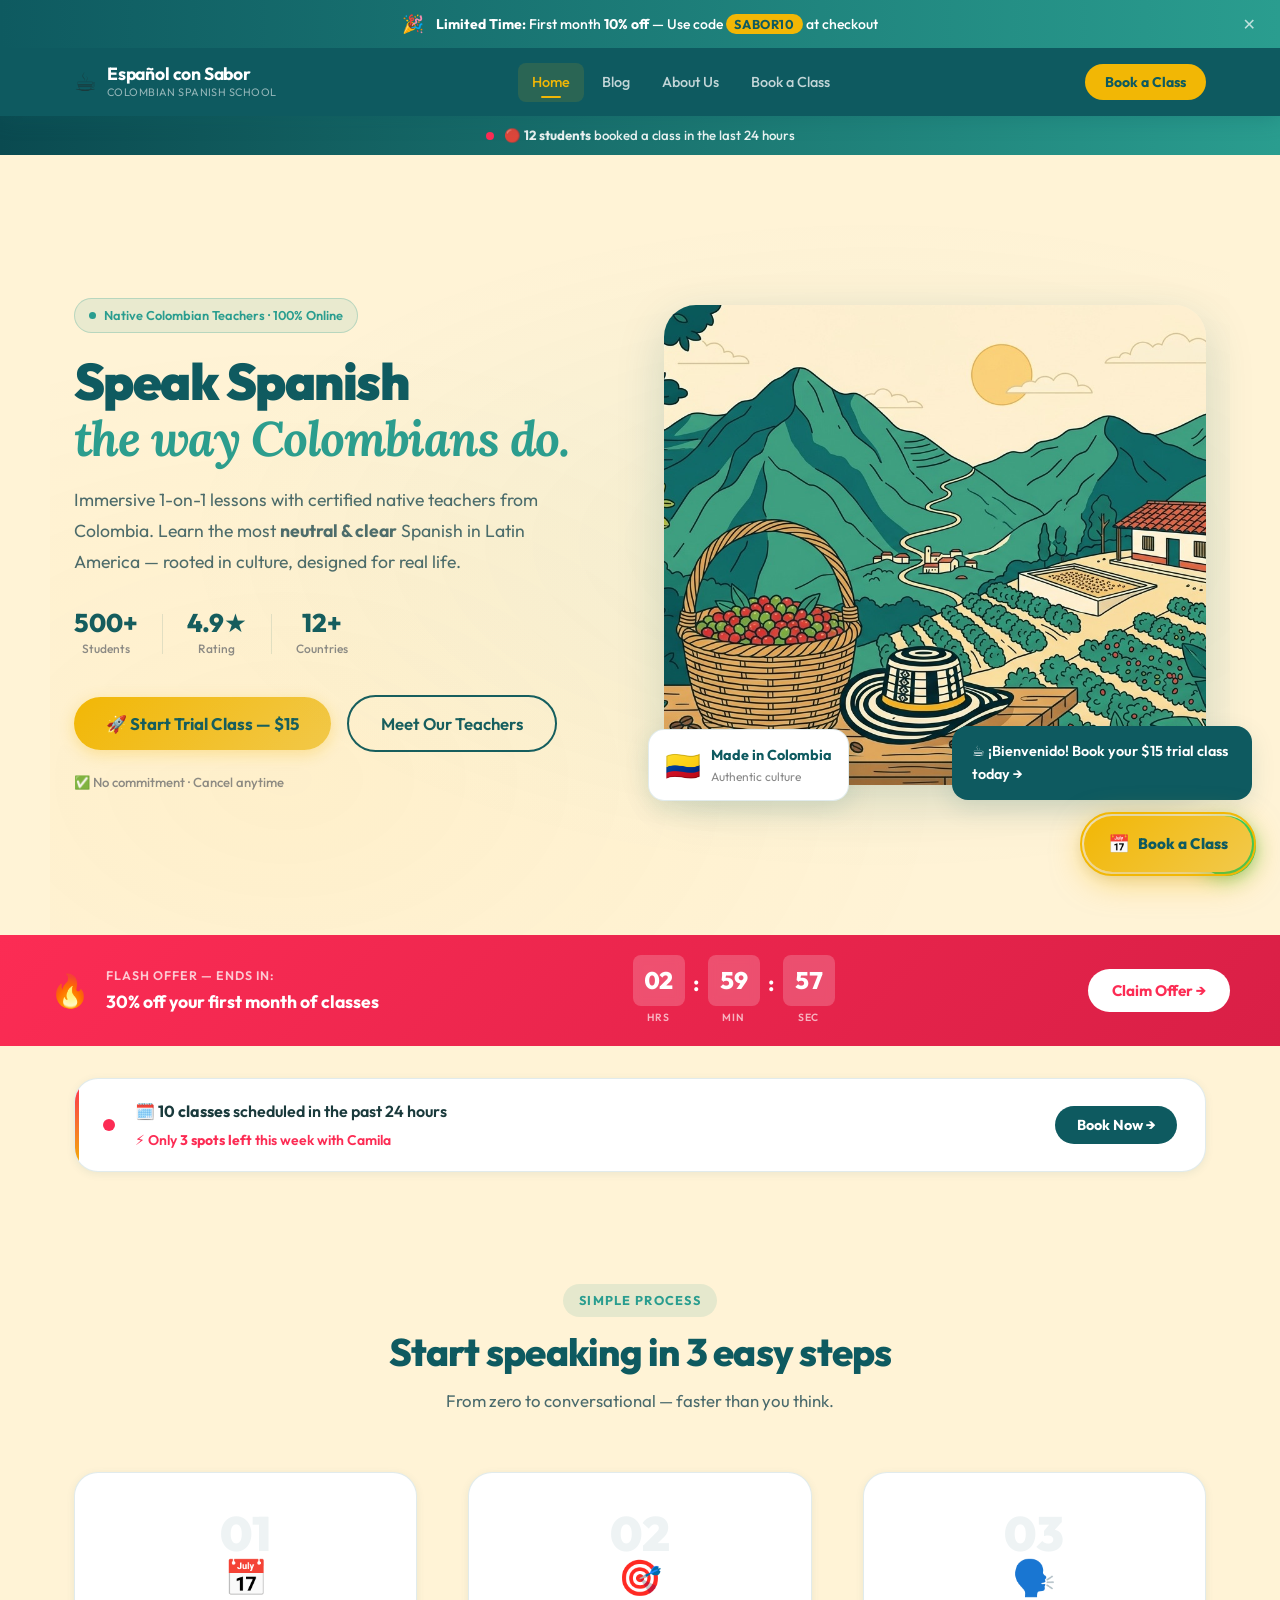
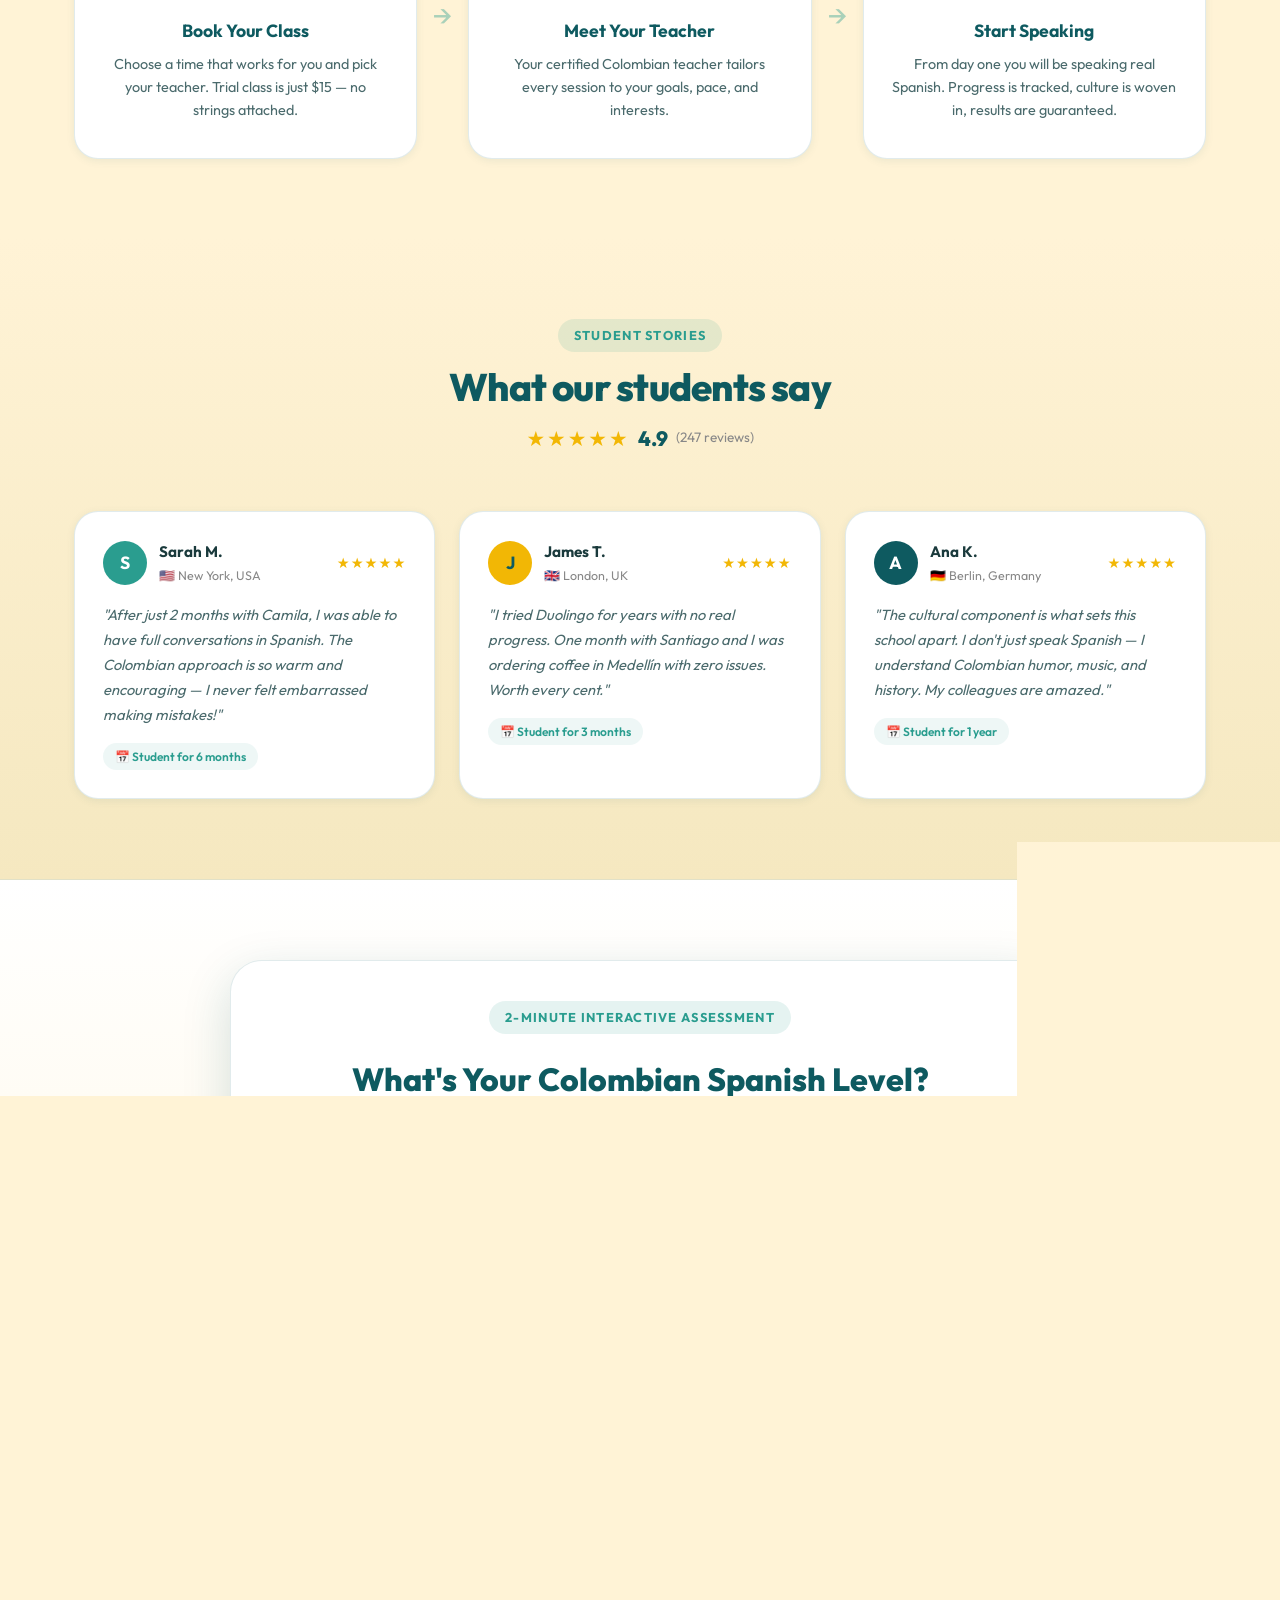
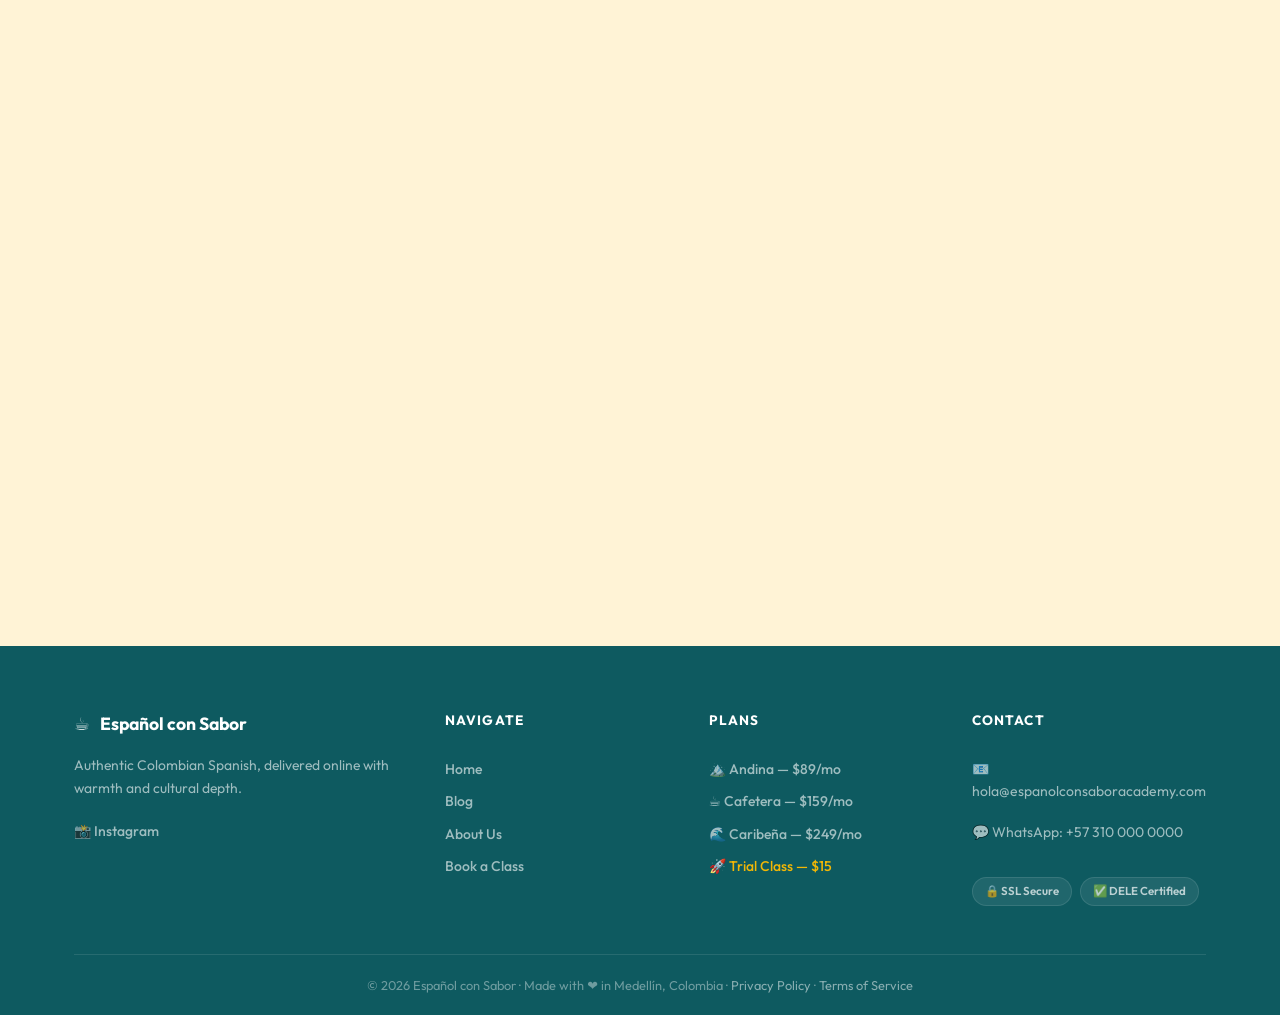
==== commit aa687f35: "feat(seo): add Google Search Console verification meta tag" ====
--- a/index.html
+++ b/index.html
@@ -27,7 +27,7 @@
   <meta name="theme-color" content="#0E5A60" />
 
   <!-- Google Search Console Verification Meta Tag -->
-  <meta name="google-site-verification" content="" />
+  <meta name="google-site-verification" content="G0cc4m1FM-DLtIf7tGDGxwxEKqRR4BOuQ8SphffZXc8" />
 
   <!-- Open Graph / Facebook -->
   <meta property="og:type" content="website" />
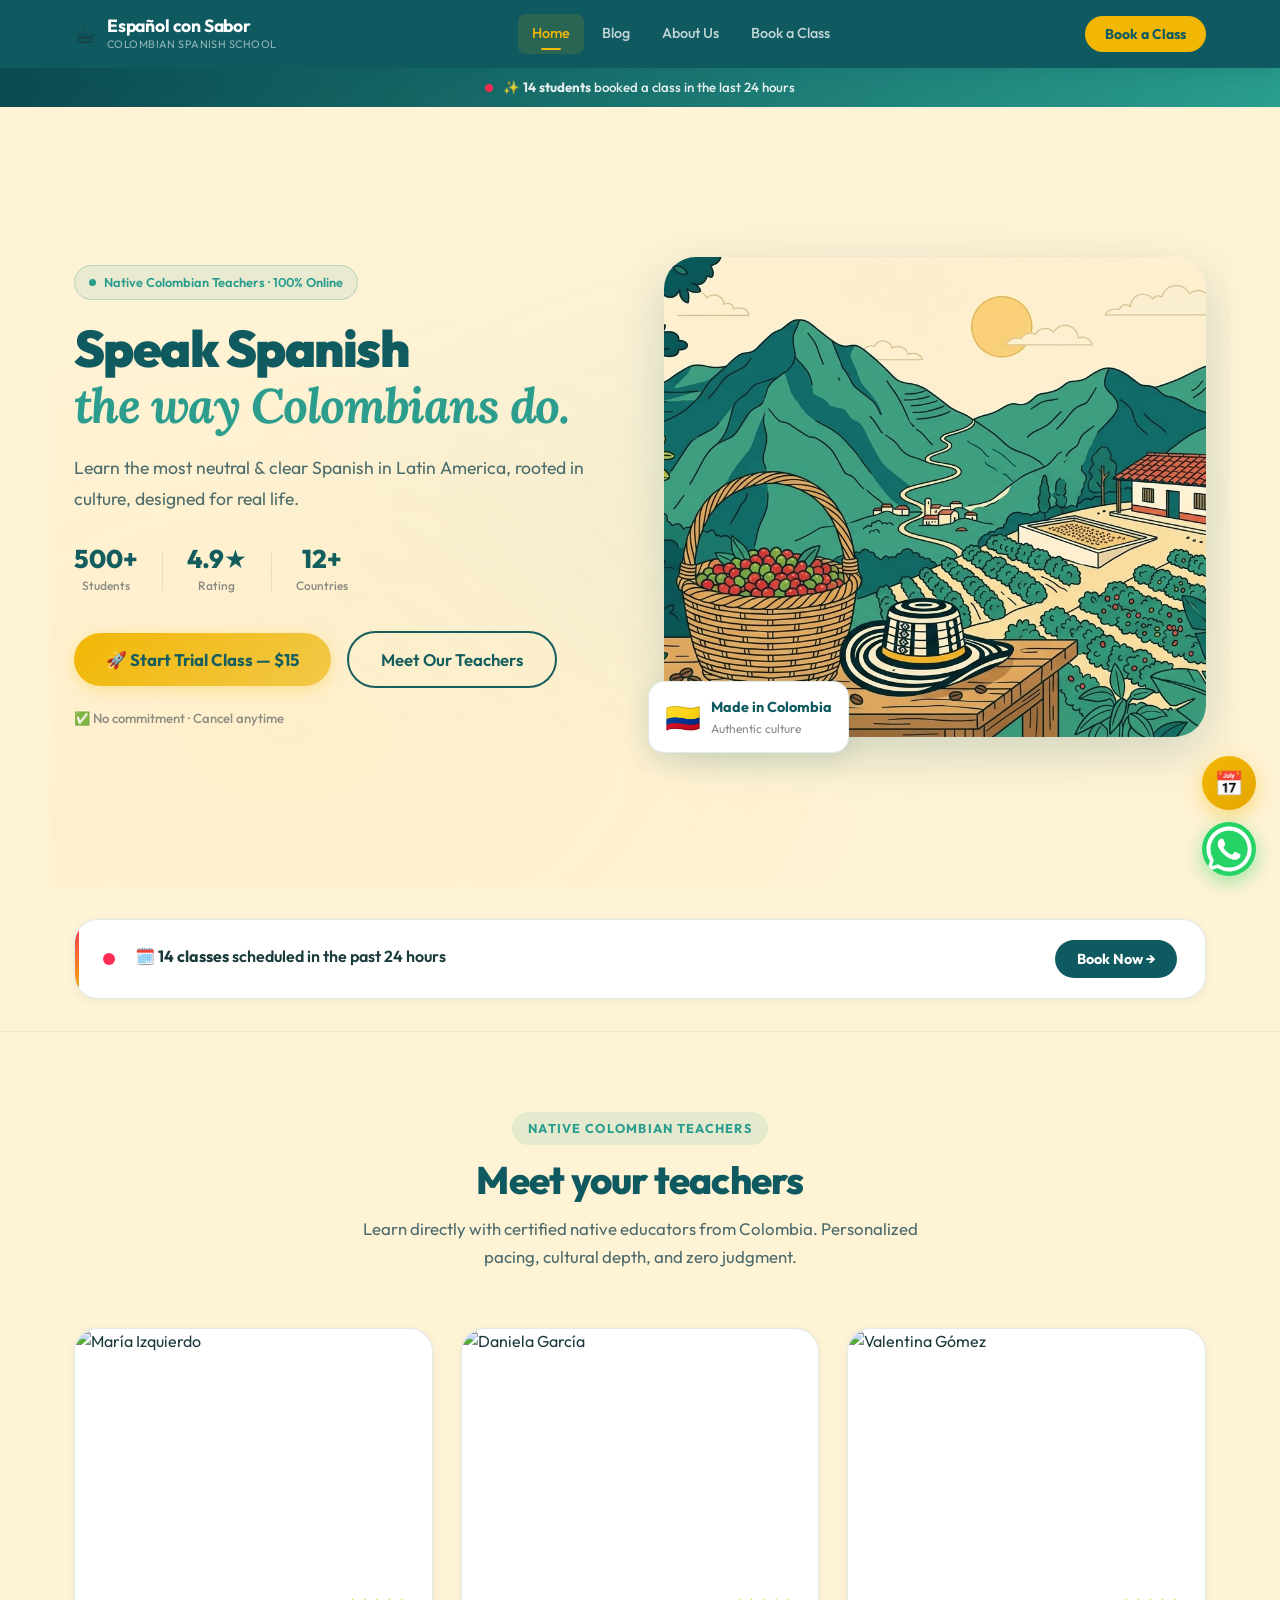
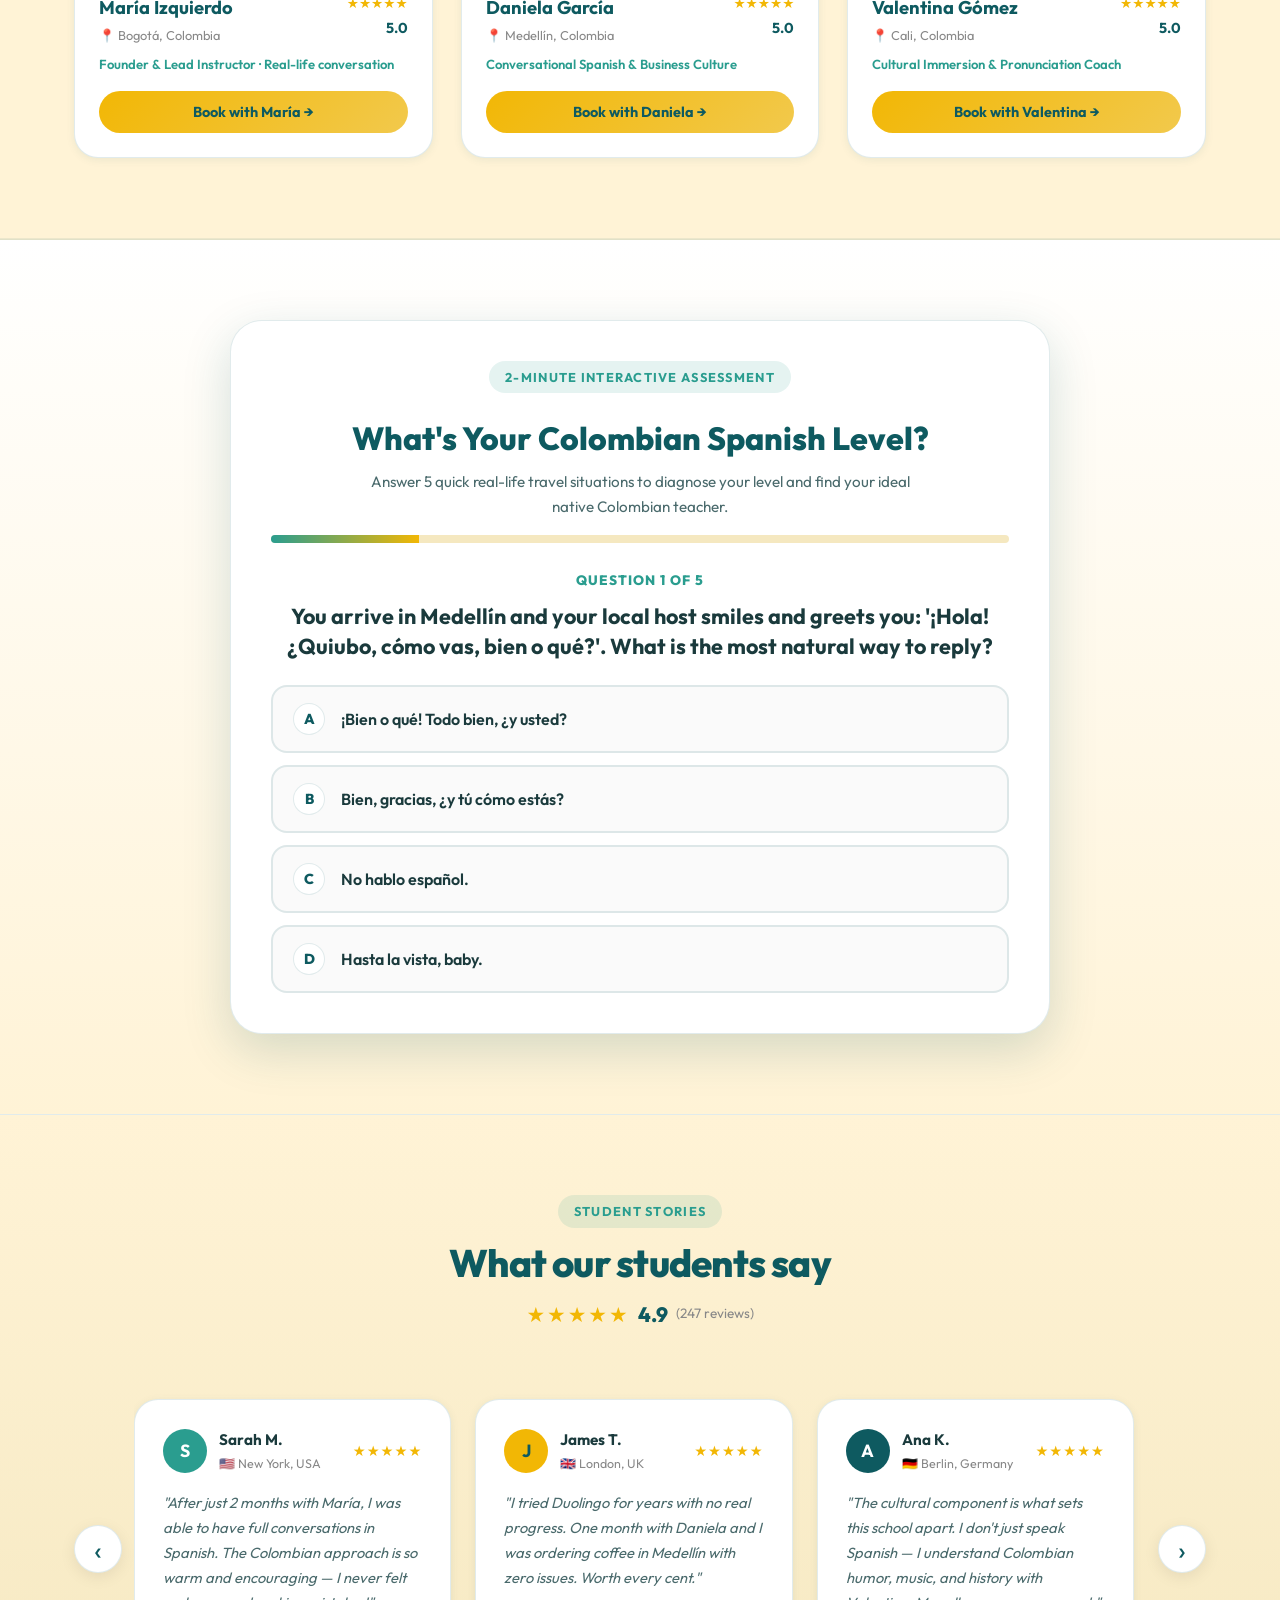
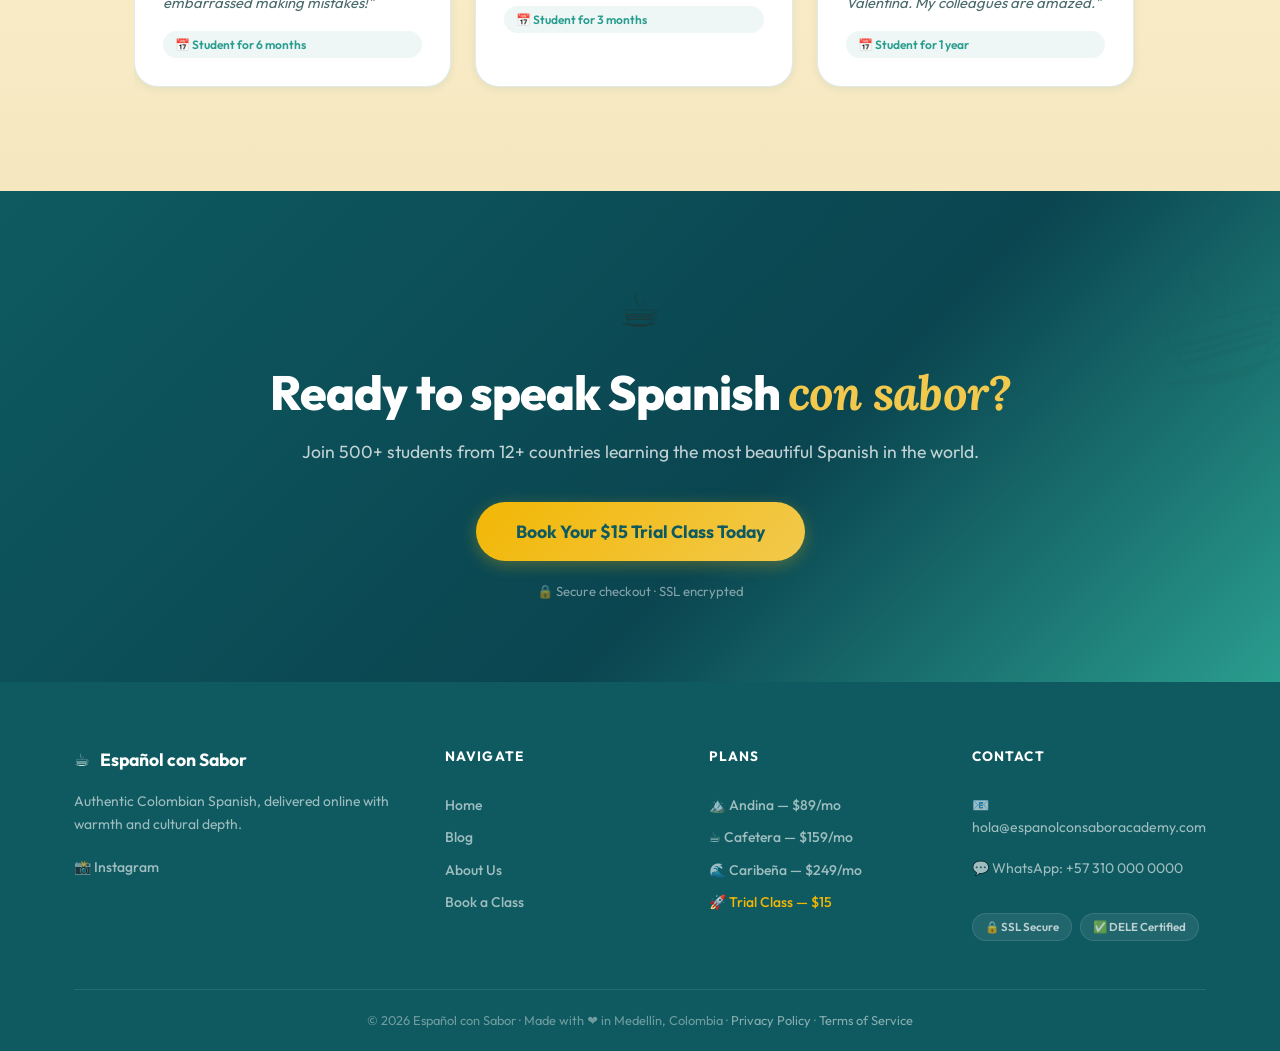
==== commit 47f9b5b3: "feat(ux): streamline Home & About, reviews carousel, teacher video intros, and expanding FAB cluster" ====
--- a/index.html
+++ b/index.html
@@ -264,13 +264,6 @@
 </head>
 <body>
 
-  <!-- Dismissible Discount Banner -->
-  <div id="discount-banner" class="discount-banner" role="alert">
-    <span class="discount-icon">🎉</span>
-    <span class="discount-text"><strong>Limited Time:</strong> First month <strong>10% off</strong> — Use code <span class="discount-code">SABOR10</span> at checkout</span>
-    <button id="dismiss-banner" class="dismiss-btn" aria-label="Dismiss banner">✕</button>
-  </div>
-
   <!-- Navigation -->
   <header class="navbar" id="navbar">
     <div class="nav-container">
@@ -306,7 +299,7 @@
   <div class="activity-ticker" id="activity-ticker">
     <div class="ticker-content">
       <span class="ticker-dot"></span>
-      <span class="ticker-text" id="ticker-text">🔴 <strong>12 students</strong> booked a class in the last 24 hours</span>
+      <span class="ticker-text" id="ticker-text">✨ <strong>14 students</strong> booked a class in the last 24 hours</span>
     </div>
   </div>
 
@@ -324,9 +317,7 @@
           Speak Spanish<br /><em>the way Colombians do.</em>
         </h1>
         <p class="hero-subtitle">
-          Immersive 1-on-1 lessons with certified native teachers from Colombia.
-          Learn the most <strong>neutral &amp; clear</strong> Spanish in Latin America —
-          rooted in culture, designed for real life.
+          Learn the most neutral &amp; clear Spanish in Latin America, rooted in culture, designed for real life.
         </p>
         <div class="hero-stats">
           <div class="hero-stat">
@@ -355,7 +346,7 @@
         <p class="hero-guarantee">✅ No commitment · Cancel anytime</p>
       </div>
       <div class="hero-image-wrapper">
-        <img src="images/hero_colombia_bg.jpg" alt="Colombian coffee farm with Andes mountains and sombrero vueltiao — Learn Colombian Spanish Online" class="hero-img" loading="eager" fetchpriority="high" decoding="async" width="1376" height="768" />
+        <img src="images/hero_colombia_bg.jpg" id="hero-img" alt="Colombian coffee farm with Andes mountains and sombrero vueltiao — Learn Colombian Spanish Online" class="hero-img" loading="eager" fetchpriority="high" decoding="async" width="1376" height="768" />
         <div class="hero-img-badge">
           <span class="img-badge-icon">🇨🇴</span>
           <div>
@@ -366,131 +357,84 @@
       </div>
     </section>
 
-    <!-- Urgency Promo Banner -->
-    <section class="promo-banner">
-      <div class="promo-inner">
-        <div class="promo-left">
-          <span class="promo-fire">🔥</span>
-          <div>
-            <p class="promo-label">FLASH OFFER — Ends in:</p>
-            <p class="promo-title">30% off your first month of classes</p>
-          </div>
-        </div>
-        <div class="promo-countdown">
-          <div class="countdown-unit">
-            <span class="countdown-num" id="count-h">02</span>
-            <span class="countdown-label">hrs</span>
-          </div>
-          <span class="countdown-sep">:</span>
-          <div class="countdown-unit">
-            <span class="countdown-num" id="count-m">47</span>
-            <span class="countdown-label">min</span>
-          </div>
-          <span class="countdown-sep">:</span>
-          <div class="countdown-unit">
-            <span class="countdown-num" id="count-s">33</span>
-            <span class="countdown-label">sec</span>
-          </div>
-        </div>
-        <button class="btn-promo" id="promo-claim-btn" onclick="showTab('book')">Claim Offer →</button>
-      </div>
-    </section>
-
     <!-- Live Activity Counter -->
     <section class="activity-section">
       <div class="container">
         <div class="activity-card">
           <div class="activity-pulse"></div>
           <div class="activity-info">
-            <p class="activity-count">🗓️ <strong>10 classes</strong> scheduled in the past 24 hours</p>
-            <p class="activity-scarcity">⚡ Only <strong>3 spots left</strong> this week with Camila</p>
+            <p class="activity-count">🗓️ <strong>14 classes</strong> scheduled in the past 24 hours</p>
           </div>
           <button class="btn-activity-cta" id="activity-book-btn" onclick="showTab('book')">Book Now →</button>
         </div>
       </div>
     </section>
 
-    <!-- How It Works -->
-    <section class="how-it-works">
+    <!-- Native Colombian Teachers on Home -->
+    <section class="home-teachers-section" id="home-teachers-section">
       <div class="container">
         <div class="section-header">
-          <span class="section-tag">Simple Process</span>
-          <h2 class="section-title">Start speaking in 3 easy steps</h2>
-          <p class="section-sub">From zero to conversational — faster than you think.</p>
-        </div>
-        <div class="steps-grid">
-          <div class="step-card" id="step-1">
-            <div class="step-number">01</div>
-            <div class="step-icon">📅</div>
-            <h3 class="step-title">Book Your Class</h3>
-            <p class="step-desc">Choose a time that works for you and pick your teacher. Trial class is just $15 — no strings attached.</p>
-          </div>
-          <div class="step-connector">→</div>
-          <div class="step-card" id="step-2">
-            <div class="step-number">02</div>
-            <div class="step-icon">🎯</div>
-            <h3 class="step-title">Meet Your Teacher</h3>
-            <p class="step-desc">Your certified Colombian teacher tailors every session to your goals, pace, and interests.</p>
-          </div>
-          <div class="step-connector">→</div>
-          <div class="step-card" id="step-3">
-            <div class="step-number">03</div>
-            <div class="step-icon">🗣️</div>
-            <h3 class="step-title">Start Speaking</h3>
-            <p class="step-desc">From day one you will be speaking real Spanish. Progress is tracked, culture is woven in, results are guaranteed.</p>
-          </div>
-        </div>
-      </div>
-    </section>
-
-    <!-- Testimonials -->
-    <section class="testimonials">
-      <div class="container">
-        <div class="section-header">
-          <span class="section-tag">Student Stories</span>
-          <h2 class="section-title">What our students say</h2>
-          <div class="overall-rating">
-            <span class="stars">★★★★★</span>
-            <span class="rating-num">4.9</span>
-            <span class="rating-count">(247 reviews)</span>
-          </div>
-        </div>
-        <div class="testimonials-grid">
-          <article class="testimonial-card" id="testimonial-1">
-            <div class="testimonial-header">
-              <div class="testimonial-avatar" style="background:#2A9D8F;">S</div>
-              <div class="testimonial-meta">
-                <strong class="testimonial-name">Sarah M.</strong>
-                <span class="testimonial-location">🇺🇸 New York, USA</span>
-              </div>
-              <div class="testimonial-stars">★★★★★</div>
-            </div>
-            <p class="testimonial-text">"After just 2 months with Camila, I was able to have full conversations in Spanish. The Colombian approach is so warm and encouraging — I never felt embarrassed making mistakes!"</p>
-            <div class="testimonial-badge">📅 Student for 6 months</div>
+          <span class="section-tag">Native Colombian Teachers</span>
+          <h2 class="section-title">Meet your teachers</h2>
+          <p class="section-sub">Learn directly with certified native educators from Colombia. Personalized pacing, cultural depth, and zero judgment.</p>
+        </div>
+        <div class="home-teachers-grid" id="home-teachers-grid">
+          <article class="teacher-card" id="home-teacher-maria">
+            <div class="teacher-img-wrapper">
+              <img src="https://xpmyayjtowdhrjdbezas.supabase.co/storage/v1/object/public/photos/teachers/1792628508575_2024-12-26%2017.46.06.jpg" alt="María Izquierdo" class="teacher-img" loading="lazy" />
+            </div>
+            <div class="teacher-body">
+              <div class="teacher-header">
+                <div>
+                  <h3 class="teacher-name">María Izquierdo</h3>
+                  <p class="teacher-city">📍 Bogotá, Colombia</p>
+                </div>
+                <div class="teacher-rating">
+                  <span class="t-stars">★★★★★</span>
+                  <span class="t-rating">5.0</span>
+                </div>
+              </div>
+              <p class="teacher-specialty">Founder &amp; Lead Instructor · Real-life conversation</p>
+              <button class="btn-book-teacher" onclick="window.location.href='reservar.html?tutor=maria'">Book with María →</button>
+            </div>
           </article>
-          <article class="testimonial-card" id="testimonial-2">
-            <div class="testimonial-header">
-              <div class="testimonial-avatar" style="background:#F2B705; color:#0E5A60;">J</div>
-              <div class="testimonial-meta">
-                <strong class="testimonial-name">James T.</strong>
-                <span class="testimonial-location">🇬🇧 London, UK</span>
-              </div>
-              <div class="testimonial-stars">★★★★★</div>
-            </div>
-            <p class="testimonial-text">"I tried Duolingo for years with no real progress. One month with Santiago and I was ordering coffee in Medellín with zero issues. Worth every cent."</p>
-            <div class="testimonial-badge">📅 Student for 3 months</div>
+          <article class="teacher-card" id="home-teacher-daniela">
+            <div class="teacher-img-wrapper">
+              <img src="https://xpmyayjtowdhrjdbezas.supabase.co/storage/v1/object/public/photos/teachers/1792628749919_PHOTO-2026-09-19-18-15-35.jpg" alt="Daniela García" class="teacher-img" loading="lazy" />
+            </div>
+            <div class="teacher-body">
+              <div class="teacher-header">
+                <div>
+                  <h3 class="teacher-name">Daniela García</h3>
+                  <p class="teacher-city">📍 Medellín, Colombia</p>
+                </div>
+                <div class="teacher-rating">
+                  <span class="t-stars">★★★★★</span>
+                  <span class="t-rating">5.0</span>
+                </div>
+              </div>
+              <p class="teacher-specialty">Conversational Spanish &amp; Business Culture</p>
+              <button class="btn-book-teacher" onclick="window.location.href='reservar.html?tutor=daniela'">Book with Daniela →</button>
+            </div>
           </article>
-          <article class="testimonial-card" id="testimonial-3">
-            <div class="testimonial-header">
-              <div class="testimonial-avatar" style="background:#0E5A60;">A</div>
-              <div class="testimonial-meta">
-                <strong class="testimonial-name">Ana K.</strong>
-                <span class="testimonial-location">🇩🇪 Berlin, Germany</span>
-              </div>
-              <div class="testimonial-stars">★★★★★</div>
-            </div>
-            <p class="testimonial-text">"The cultural component is what sets this school apart. I don't just speak Spanish — I understand Colombian humor, music, and history. My colleagues are amazed."</p>
-            <div class="testimonial-badge">📅 Student for 1 year</div>
+          <article class="teacher-card" id="home-teacher-valentina">
+            <div class="teacher-img-wrapper">
+              <img src="https://xpmyayjtowdhrjdbezas.supabase.co/storage/v1/object/public/photos/teachers/1792629035343_PHOTO-2026-09-29-11-24-29%202.jpg" alt="Valentina Gómez" class="teacher-img" loading="lazy" />
+            </div>
+            <div class="teacher-body">
+              <div class="teacher-header">
+                <div>
+                  <h3 class="teacher-name">Valentina Gómez</h3>
+                  <p class="teacher-city">📍 Cali, Colombia</p>
+                </div>
+                <div class="teacher-rating">
+                  <span class="t-stars">★★★★★</span>
+                  <span class="t-rating">5.0</span>
+                </div>
+              </div>
+              <p class="teacher-specialty">Cultural Immersion &amp; Pronunciation Coach</p>
+              <button class="btn-book-teacher" onclick="window.location.href='reservar.html?tutor=valentina'">Book with Valentina →</button>
+            </div>
           </article>
         </div>
       </div>
@@ -527,10 +471,10 @@
             <p class="quiz-result-desc" id="quiz-result-desc">Explanation text...</p>
 
             <div class="quiz-teacher-recommendation" id="quiz-teacher-rec">
-              <img id="quiz-rec-avatar" src="images/teacher_camila.jpg" alt="Recommended Native Teacher" class="quiz-rec-avatar" />
+              <img id="quiz-rec-avatar" src="https://xpmyayjtowdhrjdbezas.supabase.co/storage/v1/object/public/photos/teachers/1792628508575_2024-12-26%2017.46.06.jpg" alt="Recommended Native Teacher" class="quiz-rec-avatar" />
               <div class="quiz-rec-info">
                 <div class="quiz-q-num" style="margin-bottom:2px;">Recommended Native Teacher</div>
-                <h4 id="quiz-rec-name">Camila Acosta (Medellín)</h4>
+                <h4 id="quiz-rec-name">María Izquierdo (Bogotá)</h4>
                 <p id="quiz-rec-bio">Expert in building speaking confidence from your very first conversation.</p>
               </div>
             </div>
@@ -545,6 +489,87 @@
             </div>
           </div>
 
+        </div>
+      </div>
+    </section>
+
+    <!-- Testimonials Gallery (Single Row Carousel with Arrows) -->
+    <section class="testimonials" id="testimonials-section">
+      <div class="container">
+        <div class="section-header">
+          <span class="section-tag">Student Stories</span>
+          <h2 class="section-title">What our students say</h2>
+          <div class="overall-rating">
+            <span class="stars">★★★★★</span>
+            <span class="rating-num">4.9</span>
+            <span class="rating-count">(247 reviews)</span>
+          </div>
+        </div>
+        <div class="testimonials-carousel-wrapper">
+          <button class="carousel-arrow-btn carousel-arrow-prev" id="carousel-prev-btn" onclick="scrollReviews(-1)" aria-label="Previous review">‹</button>
+          <div class="testimonials-track" id="testimonials-track">
+            <article class="testimonial-card testimonial-card-slide" id="testimonial-1">
+              <div class="testimonial-header">
+                <div class="testimonial-avatar" style="background:#2A9D8F;">S</div>
+                <div class="testimonial-meta">
+                  <strong class="testimonial-name">Sarah M.</strong>
+                  <span class="testimonial-location">🇺🇸 New York, USA</span>
+                </div>
+                <div class="testimonial-stars">★★★★★</div>
+              </div>
+              <p class="testimonial-text">"After just 2 months with María, I was able to have full conversations in Spanish. The Colombian approach is so warm and encouraging — I never felt embarrassed making mistakes!"</p>
+              <div class="testimonial-badge">📅 Student for 6 months</div>
+            </article>
+            <article class="testimonial-card testimonial-card-slide" id="testimonial-2">
+              <div class="testimonial-header">
+                <div class="testimonial-avatar" style="background:#F2B705; color:#0E5A60;">J</div>
+                <div class="testimonial-meta">
+                  <strong class="testimonial-name">James T.</strong>
+                  <span class="testimonial-location">🇬🇧 London, UK</span>
+                </div>
+                <div class="testimonial-stars">★★★★★</div>
+              </div>
+              <p class="testimonial-text">"I tried Duolingo for years with no real progress. One month with Daniela and I was ordering coffee in Medellín with zero issues. Worth every cent."</p>
+              <div class="testimonial-badge">📅 Student for 3 months</div>
+            </article>
+            <article class="testimonial-card testimonial-card-slide" id="testimonial-3">
+              <div class="testimonial-header">
+                <div class="testimonial-avatar" style="background:#0E5A60;">A</div>
+                <div class="testimonial-meta">
+                  <strong class="testimonial-name">Ana K.</strong>
+                  <span class="testimonial-location">🇩🇪 Berlin, Germany</span>
+                </div>
+                <div class="testimonial-stars">★★★★★</div>
+              </div>
+              <p class="testimonial-text">"The cultural component is what sets this school apart. I don't just speak Spanish — I understand Colombian humor, music, and history with Valentina. My colleagues are amazed."</p>
+              <div class="testimonial-badge">📅 Student for 1 year</div>
+            </article>
+            <article class="testimonial-card testimonial-card-slide" id="testimonial-4">
+              <div class="testimonial-header">
+                <div class="testimonial-avatar" style="background:#FC2C54;">M</div>
+                <div class="testimonial-meta">
+                  <strong class="testimonial-name">Marcus S.</strong>
+                  <span class="testimonial-location">🇺🇸 Austin, USA</span>
+                </div>
+                <div class="testimonial-stars">★★★★★</div>
+              </div>
+              <p class="testimonial-text">"I traveled to Colombia last month and was able to speak with taxi drivers, baristas, and new friends. Incredible teachers and super flexible booking."</p>
+              <div class="testimonial-badge">📅 Student for 4 months</div>
+            </article>
+            <article class="testimonial-card testimonial-card-slide" id="testimonial-5">
+              <div class="testimonial-header">
+                <div class="testimonial-avatar" style="background:#2A9D8F;">E</div>
+                <div class="testimonial-meta">
+                  <strong class="testimonial-name">Elena R.</strong>
+                  <span class="testimonial-location">🇨🇦 Toronto, Canada</span>
+                </div>
+                <div class="testimonial-stars">★★★★★</div>
+              </div>
+              <p class="testimonial-text">"The Google Meet links arrive right away, my tutor is always prepared with slides and real expressions. Definitely the best online Spanish school."</p>
+              <div class="testimonial-badge">📅 Student for 8 months</div>
+            </article>
+          </div>
+          <button class="carousel-arrow-btn carousel-arrow-next" id="carousel-next-btn" onclick="scrollReviews(1)" aria-label="Next review">›</button>
         </div>
       </div>
     </section>
@@ -749,129 +774,109 @@
       </div>
     </section>
 
-    <section class="philosophy-section">
+    <!-- Meet Your Teachers (About Us) with Video Intros -->
+    <section class="about-teachers-section" id="about-teachers-section">
       <div class="container">
         <div class="section-header">
-          <span class="section-tag">Our Philosophy</span>
-          <h2 class="section-title">Three pillars that guide every class</h2>
-        </div>
-        <div class="pillars-grid">
-          <div class="pillar-card" id="pillar-1">
-            <div class="pillar-icon">🌱</div>
-            <h3 class="pillar-title">Roots First</h3>
-            <p class="pillar-text">Language lives in culture. We don't just teach words — we teach context, history, and the stories behind every expression.</p>
-          </div>
-          <div class="pillar-card" id="pillar-2">
-            <div class="pillar-icon">🗣️</div>
-            <h3 class="pillar-title">Speak from Day One</h3>
-            <p class="pillar-text">Forget passive study. Our teachers push you to communicate in every class, building real confidence through practice.</p>
-          </div>
-          <div class="pillar-card" id="pillar-3">
-            <div class="pillar-icon">❤️</div>
-            <h3 class="pillar-title">Human Connection</h3>
-            <p class="pillar-text">Learning is personal. We match students with teachers who share their interests, making every class feel natural and genuine.</p>
-          </div>
-        </div>
-      </div>
-    </section>
-
-    <section class="teachers-section">
-      <div class="container">
-        <div class="section-header">
-          <span class="section-tag">Meet the Team</span>
-          <h2 class="section-title">Your Colombian teachers</h2>
-          <p class="section-sub">Every teacher is a certified native speaker with a passion for cultural storytelling.</p>
-        </div>
-        <div class="teachers-grid">
-
-          <article class="teacher-card" id="teacher-camila">
-            <div class="teacher-availability">⚡ Only 3 spots left this week!</div>
-            <div class="teacher-img-wrapper">
-              <img src="images/teacher_camila.jpg" alt="Camila Acosta, native Spanish teacher from Medellín Colombia" class="teacher-img" loading="lazy" decoding="async" width="1024" height="1024" />
+          <span class="section-tag">Hear Us Speak</span>
+          <h2 class="section-title">Meet your teachers</h2>
+          <p class="section-sub">Watch our introductory videos to hear our natural accents, see how we teach, and feel the Colombian warmth before your first class.</p>
+        </div>
+        <div class="about-teachers-grid" id="about-teachers-video-grid">
+          
+          <article class="teacher-video-card" id="about-teacher-maria">
+            <div class="teacher-video-container" id="video-wrap-maria">
+              <div class="teacher-video-placeholder">
+                <img src="https://xpmyayjtowdhrjdbezas.supabase.co/storage/v1/object/public/photos/teachers/1792628508575_2024-12-26%2017.46.06.jpg" alt="María Izquierdo" class="video-placeholder-bg" />
+                <div class="video-placeholder-overlay">
+                  <div class="video-play-icon">▶</div>
+                  <span class="video-placeholder-text">Video Intro: María Izquierdo</span>
+                  <span class="video-placeholder-sub">Bogotá, Colombia · Neutral Andean Accent</span>
+                </div>
+              </div>
             </div>
             <div class="teacher-body">
               <div class="teacher-header">
                 <div>
-                  <h3 class="teacher-name">Camila Acosta</h3>
-                  <p class="teacher-city">📍 Medellín, Antioquia</p>
+                  <h3 class="teacher-name">María Izquierdo</h3>
+                  <p class="teacher-city">📍 Bogotá, Cundinamarca</p>
                 </div>
                 <div class="teacher-rating">
                   <span class="t-stars">★★★★★</span>
                   <span class="t-rating">5.0</span>
                 </div>
               </div>
-              <p class="teacher-specialty">Specialty: Conversational Spanish &amp; Business Spanish</p>
-              <div class="teacher-stats">
-                <div class="t-stat"><span class="t-stat-num">348</span><span class="t-stat-label">Classes</span></div>
-                <div class="t-stat"><span class="t-stat-num">47</span><span class="t-stat-label">Students</span></div>
-                <div class="t-stat"><span class="t-stat-num">98%</span><span class="t-stat-label">Re-book</span></div>
-              </div>
+              <p class="teacher-specialty">Founder &amp; Lead Instructor · Real-life conversation</p>
               <div class="teacher-badges">
-                <span class="trust-badge">✅ DELE Certified</span>
-                <span class="trust-badge">🏆 Top Rated</span>
-                <span class="trust-badge">💬 Cultural Coach</span>
-              </div>
-              <button class="btn-book-teacher" onclick="showTab('book')">Book with Camila →</button>
+                <span class="trust-badge">✅ Native Speaker</span>
+                <span class="trust-badge">☕ Culture Coach</span>
+                <span class="trust-badge">⭐ Top Rated</span>
+              </div>
+              <button class="btn-book-teacher" onclick="window.location.href='reservar.html?tutor=maria'">Book with María →</button>
             </div>
           </article>
 
-          <article class="teacher-card" id="teacher-santiago">
-            <div class="teacher-img-wrapper">
-              <img src="images/teacher_santiago.jpg" alt="Santiago Morales, native Spanish teacher from Bogotá Colombia" class="teacher-img" loading="lazy" decoding="async" width="1024" height="1024" />
+          <article class="teacher-video-card" id="about-teacher-daniela">
+            <div class="teacher-video-container" id="video-wrap-daniela">
+              <div class="teacher-video-placeholder">
+                <img src="https://xpmyayjtowdhrjdbezas.supabase.co/storage/v1/object/public/photos/teachers/1792628749919_PHOTO-2026-09-19-18-15-35.jpg" alt="Daniela García" class="video-placeholder-bg" />
+                <div class="video-placeholder-overlay">
+                  <div class="video-play-icon">▶</div>
+                  <span class="video-placeholder-text">Video Intro: Daniela García</span>
+                  <span class="video-placeholder-sub">Medellín, Colombia · Melodic Paisa Accent</span>
+                </div>
+              </div>
             </div>
             <div class="teacher-body">
               <div class="teacher-header">
                 <div>
-                  <h3 class="teacher-name">Santiago Morales</h3>
-                  <p class="teacher-city">📍 Bogotá, Cundinamarca</p>
+                  <h3 class="teacher-name">Daniela García</h3>
+                  <p class="teacher-city">📍 Medellín, Antioquia</p>
                 </div>
                 <div class="teacher-rating">
                   <span class="t-stars">★★★★★</span>
-                  <span class="t-rating">4.9</span>
-                </div>
-              </div>
-              <p class="teacher-specialty">Specialty: Grammar Foundations &amp; DELE Exam Prep</p>
-              <div class="teacher-stats">
-                <div class="t-stat"><span class="t-stat-num">512</span><span class="t-stat-label">Classes</span></div>
-                <div class="t-stat"><span class="t-stat-num">62</span><span class="t-stat-label">Students</span></div>
-                <div class="t-stat"><span class="t-stat-num">95%</span><span class="t-stat-label">Re-book</span></div>
-              </div>
+                  <span class="t-rating">5.0</span>
+                </div>
+              </div>
+              <p class="teacher-specialty">Conversational Spanish &amp; Business Culture</p>
               <div class="teacher-badges">
-                <span class="trust-badge">✅ DELE Examiner</span>
-                <span class="trust-badge">🎓 MA Linguistics</span>
-                <span class="trust-badge">📚 Grammar Expert</span>
-              </div>
-              <button class="btn-book-teacher" onclick="showTab('book')">Book with Santiago →</button>
+                <span class="trust-badge">✅ Native Paisa</span>
+                <span class="trust-badge">💼 Business Spanish</span>
+                <span class="trust-badge">⭐ Top Rated</span>
+              </div>
+              <button class="btn-book-teacher" onclick="window.location.href='reservar.html?tutor=daniela'">Book with Daniela →</button>
             </div>
           </article>
 
-          <article class="teacher-card" id="teacher-valentina">
-            <div class="teacher-img-wrapper">
-              <img src="images/teacher_valentina.jpg" alt="Valentina Rios, native Spanish teacher from Cali Colombia" class="teacher-img" loading="lazy" decoding="async" width="1024" height="1024" />
+          <article class="teacher-video-card" id="about-teacher-valentina">
+            <div class="teacher-video-container" id="video-wrap-valentina">
+              <div class="teacher-video-placeholder">
+                <img src="https://xpmyayjtowdhrjdbezas.supabase.co/storage/v1/object/public/photos/teachers/1792629035343_PHOTO-2026-09-29-11-24-29%202.jpg" alt="Valentina Gómez" class="video-placeholder-bg" />
+                <div class="video-placeholder-overlay">
+                  <div class="video-play-icon">▶</div>
+                  <span class="video-placeholder-text">Video Intro: Valentina Gómez</span>
+                  <span class="video-placeholder-sub">Cali, Colombia · Musical Valluno Accent</span>
+                </div>
+              </div>
             </div>
             <div class="teacher-body">
               <div class="teacher-header">
                 <div>
-                  <h3 class="teacher-name">Valentina Ríos</h3>
+                  <h3 class="teacher-name">Valentina Gómez</h3>
                   <p class="teacher-city">📍 Cali, Valle del Cauca</p>
                 </div>
                 <div class="teacher-rating">
                   <span class="t-stars">★★★★★</span>
-                  <span class="t-rating">4.8</span>
-                </div>
-              </div>
-              <p class="teacher-specialty">Specialty: Cultural Immersion &amp; Travel Spanish</p>
-              <div class="teacher-stats">
-                <div class="t-stat"><span class="t-stat-num">289</span><span class="t-stat-label">Classes</span></div>
-                <div class="t-stat"><span class="t-stat-num">38</span><span class="t-stat-label">Students</span></div>
-                <div class="t-stat"><span class="t-stat-num">97%</span><span class="t-stat-label">Re-book</span></div>
-              </div>
+                  <span class="t-rating">5.0</span>
+                </div>
+              </div>
+              <p class="teacher-specialty">Cultural Immersion &amp; Pronunciation Coach</p>
               <div class="teacher-badges">
                 <span class="trust-badge">✅ Native Speaker</span>
-                <span class="trust-badge">🎭 Cultural Expert</span>
-                <span class="trust-badge">🌎 Travel Coach</span>
-              </div>
-              <button class="btn-book-teacher" onclick="showTab('book')">Book with Valentina →</button>
+                <span class="trust-badge">🎭 Cultural Immersion</span>
+                <span class="trust-badge">⭐ Top Rated</span>
+              </div>
+              <button class="btn-book-teacher" onclick="window.location.href='reservar.html?tutor=valentina'">Book with Valentina →</button>
             </div>
           </article>
 
@@ -1088,13 +1093,6 @@
     </section>
 
   </main>
-
-  <!-- Floating CTA Button -->
-  <a href="reservar" class="floating-cta" id="floating-cta-btn">
-    <span class="floating-cta-pulse"></span>
-    <span class="floating-cta-icon">📅</span>
-    <span class="floating-cta-text">Book a Class</span>
-  </a>
 
   <!-- Toast Notification -->
   <div class="toast" id="toast" role="status" aria-live="polite"></div>
@@ -1168,18 +1166,24 @@
     </div>
   </div>
 
-  <!-- Floating WhatsApp Widget -->
-  <a href="https://wa.me/573007945333?text=Hi%20Espa%C3%B1ol%20con%20Sabor!%20I%20found%20you%20on%20Google%20and%20I'd%20like%20to%20ask%20about%20Colombian%20Spanish%20lessons%20%E2%98%95"
-     target="_blank"
-     rel="noopener noreferrer"
-     class="whatsapp-float"
-     id="whatsapp-btn"
-     aria-label="Chat with Español con Sabor on WhatsApp">
-    <span class="whatsapp-tooltip">Chat with us on WhatsApp ☕</span>
-    <svg class="whatsapp-icon" viewBox="0 0 24 24" width="32" height="32" fill="currentColor">
-      <path d="M12.031 2C6.51 2 2.016 6.485 2.016 12c0 1.942.559 3.754 1.523 5.289L2.001 22l4.87-1.503A9.957 9.957 0 0012.031 22c5.522 0 10.016-4.485 10.016-10s-4.494-10-10.016-10zm0 18.277c-1.637 0-3.167-.47-4.471-1.282l-.32-.2-2.887.89.907-2.809-.208-.337A8.256 8.256 0 013.75 12c0-4.565 3.714-8.277 8.281-8.277 4.568 0 8.281 3.712 8.281 8.277 0 4.565-3.713 8.277-8.281 8.277zm4.536-6.177c-.248-.124-1.468-.724-1.696-.807-.228-.083-.394-.124-.56.124-.166.248-.642.807-.787.973-.145.166-.29.186-.538.062-.249-.124-1.049-.387-1.998-1.233-.738-.658-1.236-1.472-1.381-1.72-.145-.248-.016-.382.108-.506.112-.112.249-.29.373-.435.124-.145.166-.248.249-.414.083-.166.041-.31-.021-.435-.062-.124-.56-1.349-.767-1.848-.201-.486-.406-.42-.56-.428-.145-.008-.31-.01-.476-.01s-.435.062-.663.31c-.228.248-.87 0.85-.87 2.073s.891 2.403 1.015 2.569c.124.166 1.753 2.677 4.247 3.754.593.257 1.057.41 1.419.525.597.19 1.14.163 1.569.099.479-.072 1.468-.6 1.675-1.18.207-.579.207-1.077.145-1.18-.062-.103-.228-.166-.476-.29z"/>
-    </svg>
-  </a>
+  <!-- Floating Action Buttons Cluster (Expanding Circles) -->
+  <div class="floating-actions-cluster" id="floating-actions-cluster">
+    <a href="reservar" class="fab-btn fab-book" id="fab-book-btn" aria-label="Book a Class">
+      <span class="fab-icon">📅</span>
+      <span class="fab-label">Book a Class</span>
+    </a>
+    <a href="https://wa.me/573007945333?text=Hi%20Espa%C3%B1ol%20con%20Sabor!%20I'd%20like%20to%20ask%20about%20Colombian%20Spanish%20lessons%20%E2%98%95"
+       target="_blank"
+       rel="noopener noreferrer"
+       class="fab-btn fab-whatsapp"
+       id="whatsapp-btn"
+       aria-label="Chat on WhatsApp">
+      <svg class="fab-icon-svg" viewBox="0 0 24 24" width="28" height="28" fill="currentColor">
+        <path d="M12.031 2C6.51 2 2.016 6.485 2.016 12c0 1.942.559 3.754 1.523 5.289L2.001 22l4.87-1.503A9.957 9.957 0 0012.031 22c5.522 0 10.016-4.485 10.016-10s-4.494-10-10.016-10zm0 18.277c-1.637 0-3.167-.47-4.471-1.282l-.32-.2-2.887.89.907-2.809-.208-.337A8.256 8.256 0 013.75 12c0-4.565 3.714-8.277 8.281-8.277 4.568 0 8.281 3.712 8.281 8.277 0 4.565-3.713 8.277-8.281 8.277zm4.536-6.177c-.248-.124-1.468-.724-1.696-.807-.228-.083-.394-.124-.56.124-.166.248-.642.807-.787.973-.145.166-.29.186-.538.062-.249-.124-1.049-.387-1.998-1.233-.738-.658-1.236-1.472-1.381-1.72-.145-.248-.016-.382.108-.506.112-.112.249-.29.373-.435.124-.145.166-.248.249-.414.083-.166.041-.31-.021-.435-.062-.124-.56-1.349-.767-1.848-.201-.486-.406-.42-.56-.428-.145-.008-.31-.01-.476-.01s-.435.062-.663.31c-.228.248-.87 0.85-.87 2.073s.891 2.403 1.015 2.569c.124.166 1.753 2.677 4.247 3.754.593.257 1.057.41 1.419.525.597.19 1.14.163 1.569.099.479-.072 1.468-.6 1.675-1.18.207-.579.207-1.077.145-1.18-.062-.103-.228-.166-.476-.29z"/>
+      </svg>
+      <span class="fab-label">Chat on WhatsApp</span>
+    </a>
+  </div>
 
   <script src="https://cdn.jsdelivr.net/npm/@supabase/supabase-js@2"></script>
   <script src="supabase-client.js"></script>
--- a/style.css
+++ b/style.css
@@ -1311,40 +1311,9 @@
 /* ========================================
    FLOATING CTA BUTTON
    ======================================== */
+/* Legacy floating-cta compatibility (redirects styling to fab cluster) */
 .floating-cta {
-  position: fixed;
-  bottom: 28px;
-  right: 28px;
-  z-index: 1000;
-  display: flex;
-  align-items: center;
-  gap: 8px;
-  background: linear-gradient(135deg, var(--gold) 0%, var(--gold-soft) 100%);
-  color: var(--teal-deep);
-  font-weight: 800;
-  font-size: 0.95rem;
-  padding: 14px 24px;
-  border-radius: var(--radius-pill);
-  box-shadow: 0 8px 32px rgba(242,183,5,0.5), 0 4px 16px rgba(0,0,0,0.15);
-  transition: all 0.25s var(--ease-bounce);
-  text-decoration: none;
-}
-.floating-cta:hover {
-  transform: translateY(-4px) scale(1.04);
-  box-shadow: 0 16px 48px rgba(242,183,5,0.6), 0 8px 24px rgba(0,0,0,0.15);
-}
-.floating-cta-icon { font-size: 1.1rem; }
-.floating-cta-pulse {
-  position: absolute;
-  inset: -4px;
-  border-radius: var(--radius-pill);
-  border: 2px solid var(--gold);
-  animation: pulse-float 2s ease-in-out infinite;
-  pointer-events: none;
-}
-@keyframes pulse-float {
-  0%, 100% { opacity: 0.6; transform: scale(1); }
-  50% { opacity: 0; transform: scale(1.12); }
+  display: none;
 }
 
 /* ========================================
@@ -1495,9 +1464,6 @@
   .newsletter-input { min-width: unset; width: 100%; }
   .footer-grid { grid-template-columns: 1fr; gap: 28px; }
   .discount-banner { flex-wrap: wrap; font-size: 0.8rem; gap: 8px; }
-  .floating-cta-text { display: none; }
-  .floating-cta { padding: 16px; border-radius: 50%; }
-  .floating-cta-icon { font-size: 1.4rem; }
   .guarantee-bar { flex-direction: column; text-align: center; }
   .testimonials-grid { grid-template-columns: 1fr; }
   .blog-newsletter { padding: 28px 20px; }
@@ -1964,65 +1930,327 @@
   font-style: italic;
 }
 
+/* Urgency elements hidden per brand identity update */
+.promo-banner,
+.discount-banner,
+.teacher-availability,
+.activity-scarcity {
+  display: none !important;
+}
+
+/* ========================================
+   HOME — TEACHERS SECTION
+   ======================================== */
+.home-teachers-section {
+  padding: var(--section-py) 0;
+  background: var(--cream);
+  border-top: 1px solid rgba(14,90,96,0.08);
+  border-bottom: 1px solid rgba(14,90,96,0.08);
+}
+.home-teachers-grid {
+  display: grid;
+  grid-template-columns: repeat(3, 1fr);
+  gap: 28px;
+  margin-top: 36px;
+}
+@media (max-width: 900px) {
+  .home-teachers-grid {
+    grid-template-columns: 1fr;
+    max-width: 460px;
+    margin: 32px auto 0;
+  }
+}
+
+/* ========================================
+   ABOUT — TEACHERS WITH VIDEO INTROS
+   ======================================== */
+.about-teachers-section {
+  padding: var(--section-py) 0;
+}
+.about-teachers-grid {
+  display: grid;
+  grid-template-columns: repeat(3, 1fr);
+  gap: 32px;
+  margin-top: 36px;
+}
+@media (max-width: 960px) {
+  .about-teachers-grid {
+    grid-template-columns: 1fr;
+    max-width: 520px;
+    margin: 32px auto 0;
+  }
+}
+.teacher-video-card {
+  background: var(--white);
+  border: 1px solid var(--border);
+  border-radius: var(--radius-lg);
+  overflow: hidden;
+  box-shadow: var(--shadow-sm);
+  transition: transform 0.3s var(--ease), box-shadow 0.3s var(--ease);
+  display: flex;
+  flex-direction: column;
+}
+.teacher-video-card:hover {
+  transform: translateY(-6px);
+  box-shadow: var(--shadow-md);
+}
+.teacher-video-container {
+  position: relative;
+  width: 100%;
+  padding-bottom: 56.25%; /* 16:9 ratio */
+  height: 0;
+  background: #000;
+  overflow: hidden;
+}
+.teacher-video-container iframe {
+  position: absolute;
+  top: 0;
+  left: 0;
+  width: 100%;
+  height: 100%;
+  border: 0;
+}
+.teacher-video-placeholder {
+  position: relative;
+  width: 100%;
+  padding-bottom: 56.25%;
+  height: 0;
+  background: var(--teal-deep);
+  overflow: hidden;
+}
+.video-placeholder-bg {
+  position: absolute;
+  top: 0;
+  left: 0;
+  width: 100%;
+  height: 100%;
+  object-fit: cover;
+  filter: brightness(0.68);
+  transition: transform 0.4s var(--ease);
+}
+.teacher-video-card:hover .video-placeholder-bg {
+  transform: scale(1.06);
+}
+.video-placeholder-overlay {
+  position: absolute;
+  inset: 0;
+  display: flex;
+  flex-direction: column;
+  align-items: center;
+  justify-content: center;
+  color: white;
+  text-align: center;
+  padding: 16px;
+  background: rgba(14, 90, 96, 0.4);
+}
+.video-play-icon {
+  width: 48px;
+  height: 48px;
+  border-radius: 50%;
+  background: var(--gold);
+  color: var(--teal-deep);
+  display: flex;
+  align-items: center;
+  justify-content: center;
+  font-size: 1.2rem;
+  margin-bottom: 8px;
+  box-shadow: 0 4px 12px rgba(0,0,0,0.3);
+}
+.video-placeholder-text {
+  font-size: 0.9rem;
+  font-weight: 700;
+  text-shadow: 0 1px 3px rgba(0,0,0,0.7);
+}
+.video-placeholder-sub {
+  font-size: 0.75rem;
+  opacity: 0.9;
+  margin-top: 3px;
+}
+
+/* ========================================
+   TESTIMONIALS CAROUSEL GALLERY
+   ======================================== */
+.testimonials-carousel-wrapper {
+  position: relative;
+  display: flex;
+  align-items: center;
+  gap: 12px;
+  width: 100%;
+  margin-top: 36px;
+}
+.testimonials-track {
+  display: flex;
+  gap: 24px;
+  overflow-x: auto;
+  scroll-behavior: smooth;
+  scroll-snap-type: x mandatory;
+  padding: 12px 6px 24px 6px;
+  width: 100%;
+  -webkit-overflow-scrolling: touch;
+  scrollbar-width: thin;
+  scrollbar-color: rgba(14,90,96,0.2) transparent;
+}
+.testimonials-track::-webkit-scrollbar {
+  height: 6px;
+}
+.testimonials-track::-webkit-scrollbar-thumb {
+  background: rgba(14,90,96,0.25);
+  border-radius: 4px;
+}
+.testimonial-card-slide {
+  flex: 0 0 calc((100% - 48px) / 3);
+  min-width: calc((100% - 48px) / 3);
+  scroll-snap-align: start;
+  box-sizing: border-box;
+  display: flex;
+  flex-direction: column;
+}
+@media (max-width: 1024px) {
+  .testimonial-card-slide {
+    flex: 0 0 calc((100% - 24px) / 2);
+    min-width: calc((100% - 24px) / 2);
+  }
+}
+@media (max-width: 640px) {
+  .testimonial-card-slide {
+    flex: 0 0 90%;
+    min-width: 90%;
+  }
+}
+.carousel-arrow-btn {
+  width: 48px;
+  height: 48px;
+  border-radius: 50%;
+  background: var(--white);
+  border: 1.5px solid var(--border);
+  color: var(--teal-deep);
+  font-size: 1.8rem;
+  line-height: 1;
+  display: flex;
+  align-items: center;
+  justify-content: center;
+  cursor: pointer;
+  box-shadow: 0 4px 16px rgba(0,0,0,0.08);
+  transition: all 0.25s var(--ease);
+  z-index: 10;
+  flex-shrink: 0;
+  user-select: none;
+}
+.carousel-arrow-btn:hover {
+  background: var(--teal-deep);
+  color: var(--white);
+  border-color: var(--teal-deep);
+  transform: scale(1.08);
+  box-shadow: 0 6px 20px rgba(14,90,96,0.25);
+}
+@media (max-width: 640px) {
+  .carousel-arrow-btn {
+    display: none;
+  }
+}
+
 /* ===================================================
-   FLOATING WHATSAPP BUTTON STYLES
+   FLOATING ACTION BUTTONS CLUSTER (EXPANDING CIRCLES)
    =================================================== */
-.whatsapp-float {
+.floating-actions-cluster {
   position: fixed;
   bottom: 24px;
   right: 24px;
-  width: 60px;
-  height: 60px;
+  z-index: 1000;
+  display: flex;
+  flex-direction: column;
+  align-items: flex-end;
+  gap: 12px;
+  pointer-events: none;
+}
+.fab-btn {
+  pointer-events: auto;
+  display: inline-flex;
+  align-items: center;
+  height: 54px;
+  width: 54px;
+  border-radius: 27px;
+  text-decoration: none;
+  overflow: hidden;
+  box-shadow: 0 6px 20px rgba(0, 0, 0, 0.2);
+  transition: width 0.35s cubic-bezier(0.34, 1.56, 0.64, 1),
+              box-shadow 0.25s ease,
+              transform 0.25s ease;
+  white-space: nowrap;
+  position: relative;
+}
+.fab-btn:hover {
+  transform: translateY(-3px);
+}
+.fab-btn.fab-book:hover {
+  width: 175px;
+}
+.fab-btn.fab-whatsapp:hover {
+  width: 205px;
+}
+.fab-icon,
+.fab-icon-svg {
+  display: inline-flex;
+  align-items: center;
+  justify-content: center;
+  width: 54px;
+  min-width: 54px;
+  height: 54px;
+  flex-shrink: 0;
+}
+.fab-icon {
+  font-size: 1.5rem;
+}
+.fab-label {
+  font-size: 0.92rem;
+  font-weight: 800;
+  opacity: 0;
+  transform: translateX(12px);
+  transition: opacity 0.25s ease, transform 0.25s ease;
+  padding-right: 18px;
+}
+.fab-btn:hover .fab-label {
+  opacity: 1;
+  transform: translateX(0);
+}
+.fab-book {
+  background: linear-gradient(135deg, #F2B705 0%, #E5A600 100%);
+  color: #0E5A60;
+  box-shadow: 0 6px 20px rgba(242, 183, 5, 0.45);
+}
+.fab-book:hover {
+  box-shadow: 0 10px 28px rgba(242, 183, 5, 0.65);
+}
+.fab-whatsapp {
   background: #25D366;
   color: #FFFFFF;
-  border-radius: 50%;
-  display: flex;
-  align-items: center;
-  justify-content: center;
-  box-shadow: 0 4px 18px rgba(37,211,102,0.45);
-  z-index: 999;
-  text-decoration: none;
-  transition: transform 0.25s var(--ease), box-shadow 0.25s var(--ease);
-}
-.whatsapp-float:hover {
-  transform: scale(1.1);
-  box-shadow: 0 8px 26px rgba(37,211,102,0.65);
-}
-.whatsapp-float .whatsapp-tooltip {
-  position: absolute;
-  right: 70px;
-  background: var(--teal-deep);
-  color: var(--white);
-  padding: 8px 14px;
-  border-radius: var(--radius-pill);
-  font-size: 0.85rem;
-  font-weight: 700;
-  white-space: nowrap;
-  opacity: 0;
-  pointer-events: none;
-  transition: opacity 0.25s var(--ease), transform 0.25s var(--ease);
-  transform: translateX(10px);
-  box-shadow: var(--shadow-md);
-}
-.whatsapp-float:hover .whatsapp-tooltip {
-  opacity: 1;
-  transform: translateX(0);
+  box-shadow: 0 6px 20px rgba(37, 211, 102, 0.45);
+}
+.fab-whatsapp:hover {
+  box-shadow: 0 10px 28px rgba(37, 211, 102, 0.65);
 }
 @media (max-width: 640px) {
-  .whatsapp-float {
-    bottom: 84px; /* Avoid floating CTA mobile bar */
+  .floating-actions-cluster {
+    bottom: 18px;
     right: 16px;
-    width: 52px;
-    height: 52px;
+    gap: 10px;
   }
-  .whatsapp-float .whatsapp-icon {
-    width: 28px;
-    height: 28px;
+  .fab-btn {
+    height: 48px;
+    width: 48px;
+    border-radius: 24px;
   }
-  .quiz-card {
-    padding: 24px 18px;
+  .fab-icon, .fab-icon-svg {
+    width: 48px;
+    min-width: 48px;
+    height: 48px;
   }
-  .slang-explorer-section {
-    padding: 24px 16px;
+  .fab-icon { font-size: 1.3rem; }
+  .fab-icon-svg { width: 24px; height: 24px; }
+  .fab-btn:hover {
+    width: 48px;
   }
-}
+  .fab-btn:hover .fab-label {
+    display: none;
+  }
+}
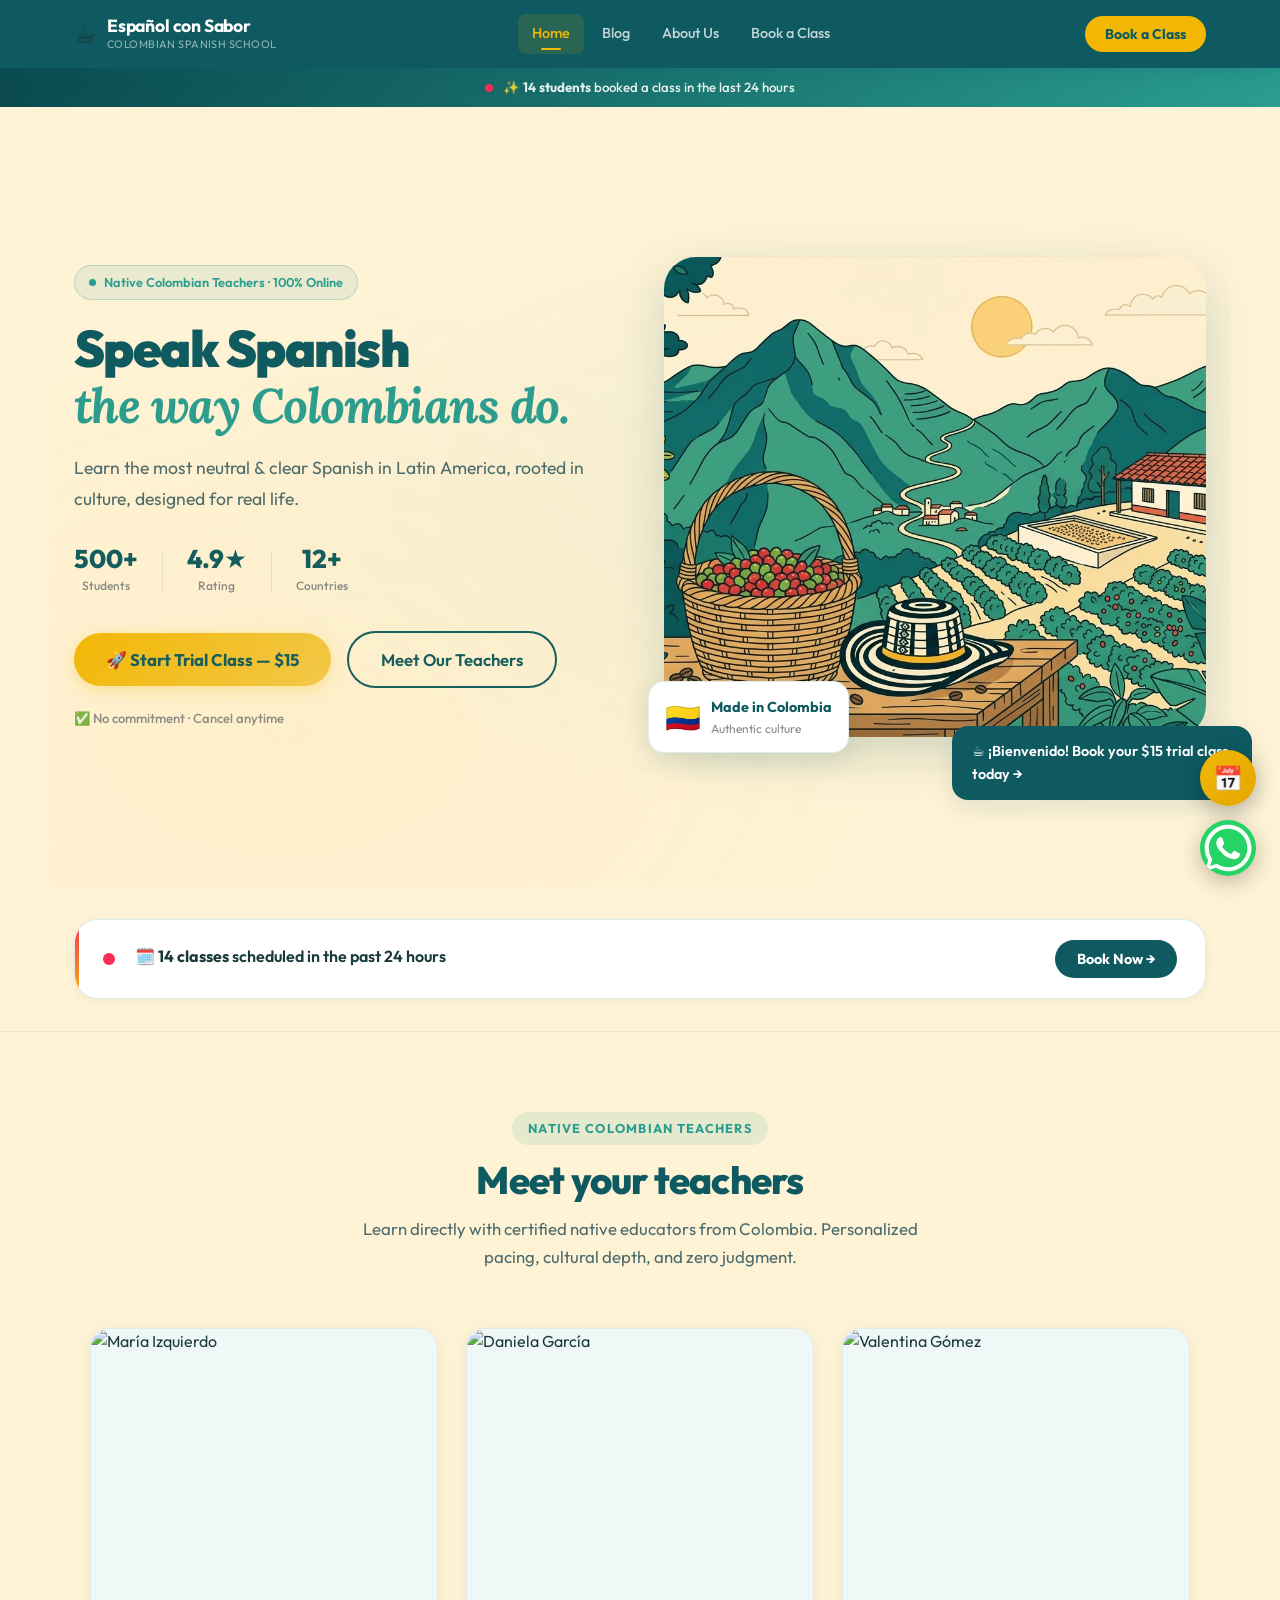
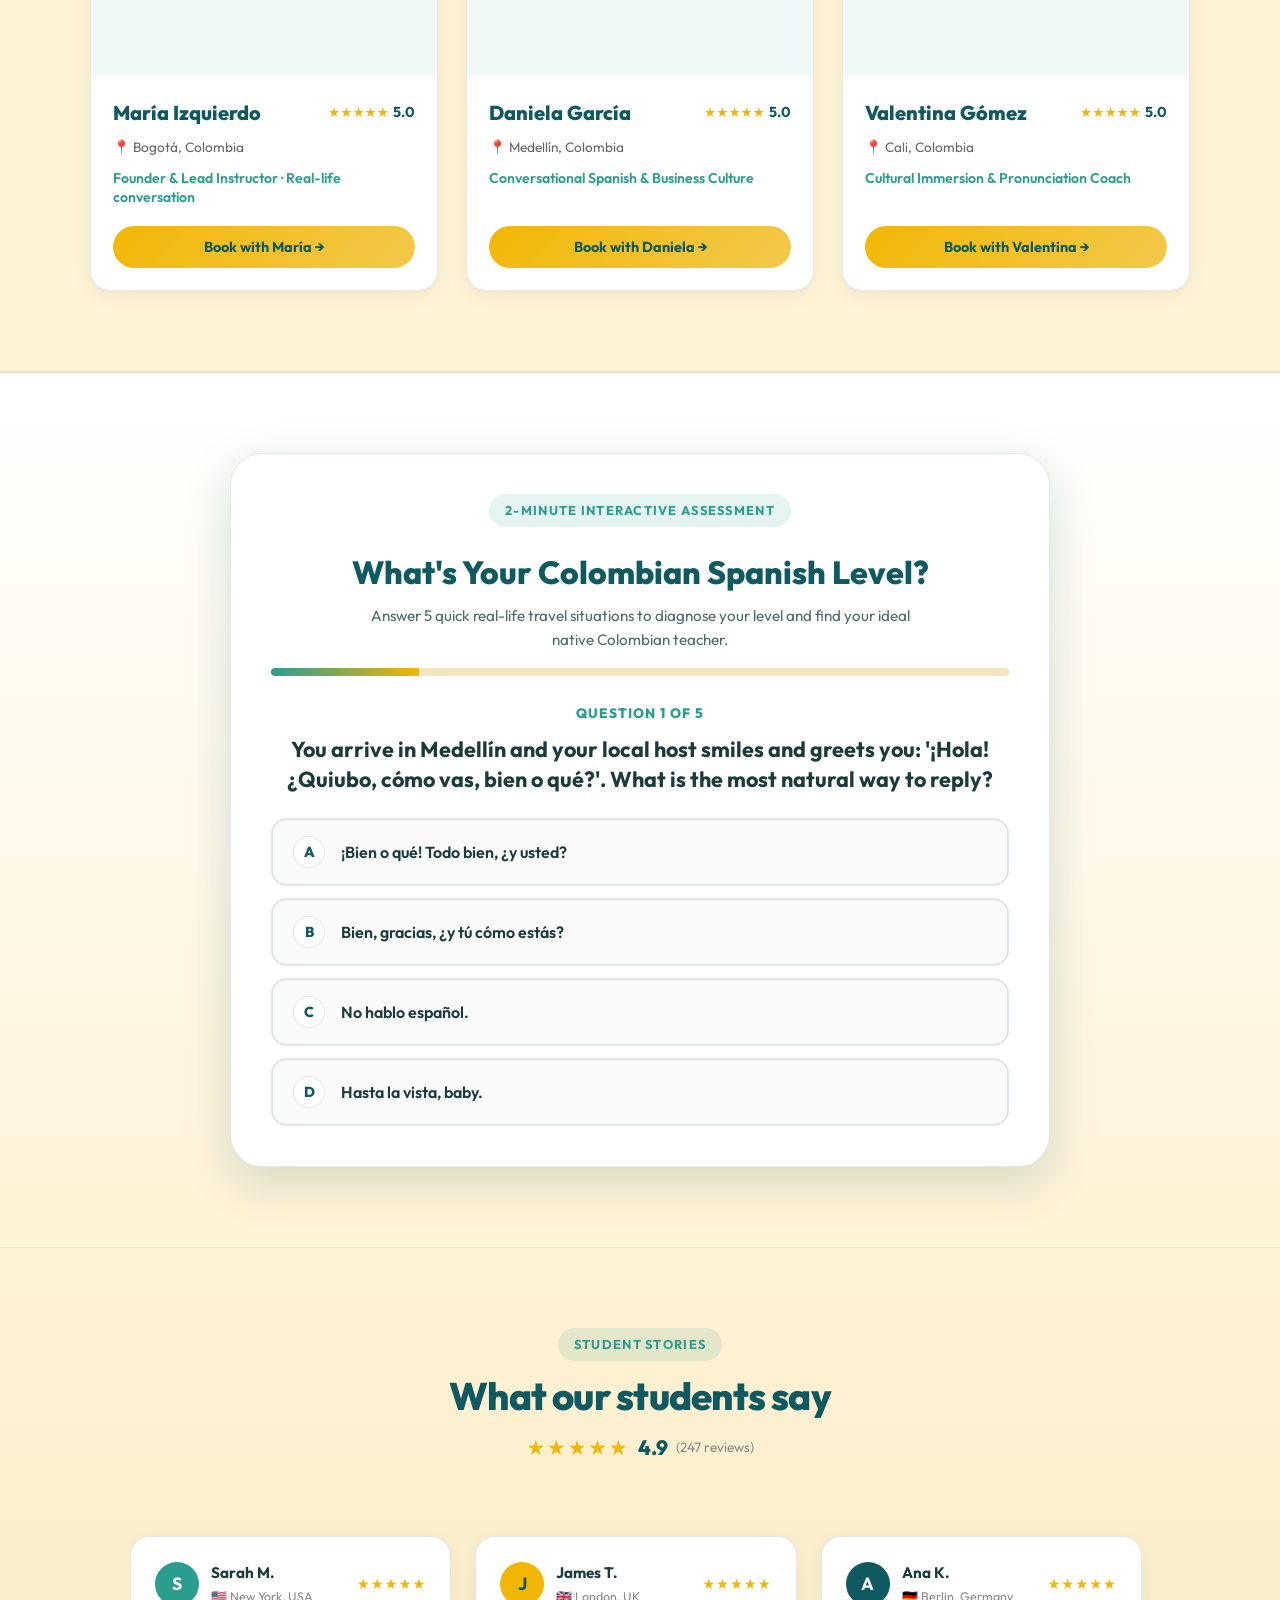
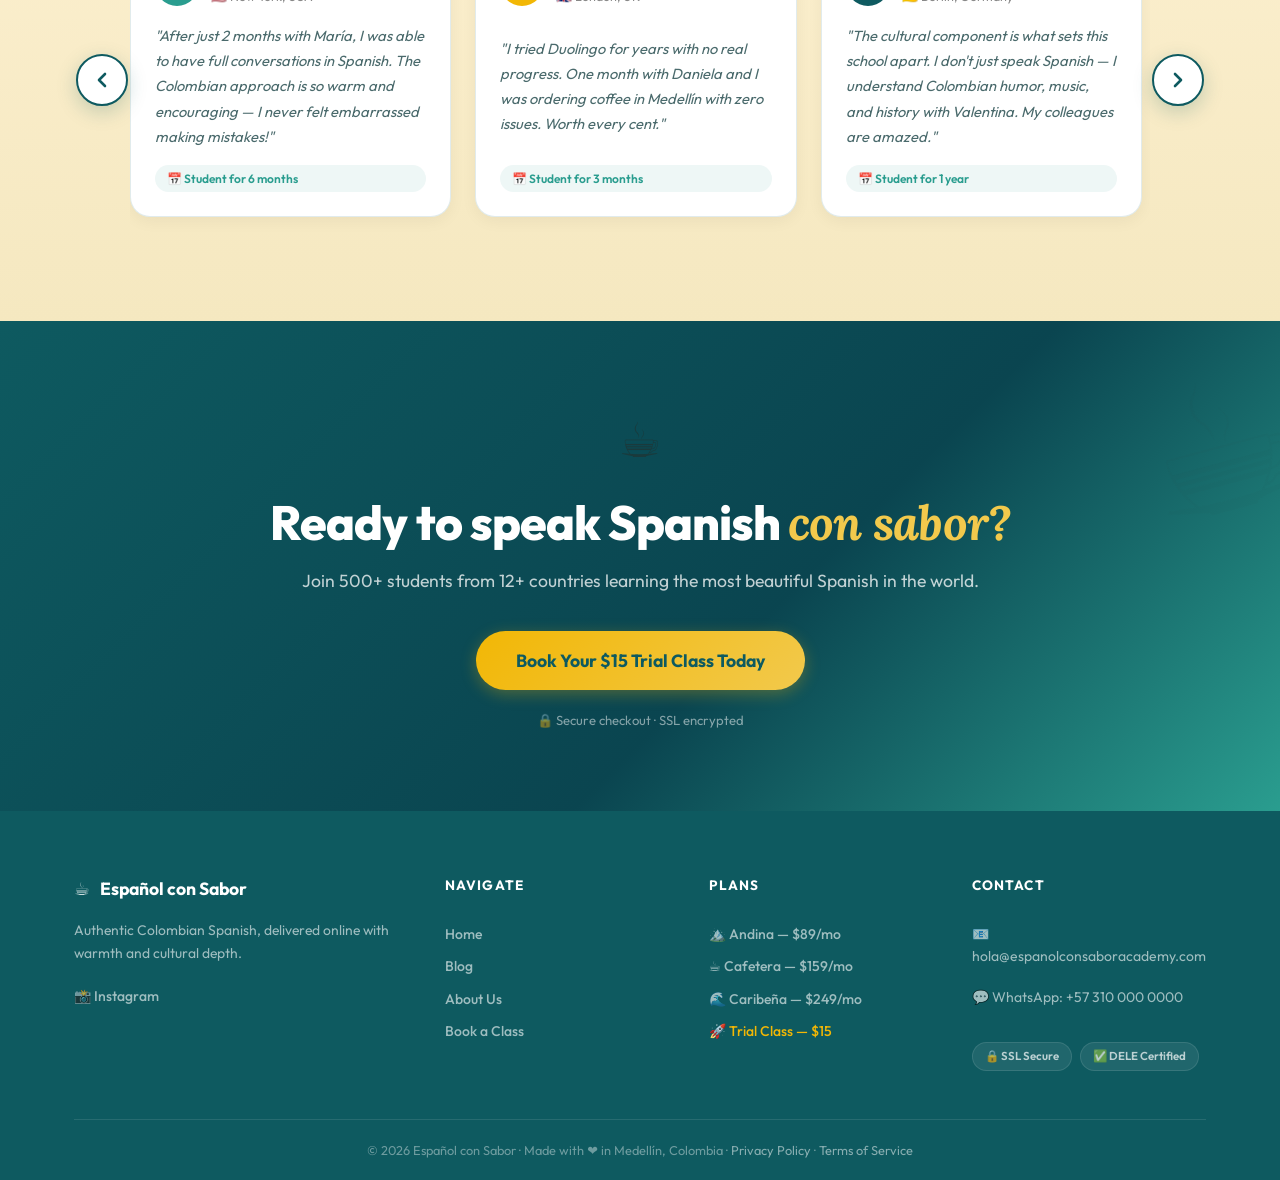
==== commit 15b9bb4e: "fix(ux): square home cards, horizontal about cards with video left, fixed expanding FABs and reviews" ====
--- a/index.html
+++ b/index.html
@@ -53,7 +53,335 @@
   <link rel="preconnect" href="https://fonts.googleapis.com" />
   <link rel="preconnect" href="https://fonts.gstatic.com" crossorigin />
   <link href="https://fonts.googleapis.com/css2?family=Outfit:wght@300;400;500;600;700;800;900&family=Lora:ital,wght@0,400;0,600;1,400&display=swap" rel="stylesheet" />
-  <link rel="stylesheet" href="style.css" />
+  <link rel="stylesheet" href="style.css?v=20261111_v4" />
+
+  <!-- Critical Layout Overrides (Guaranteed Instant Cache-Bust) -->
+  <style>
+    /* Home Teachers (Square Photos) */
+    .home-teachers-grid {
+      display: grid !important;
+      grid-template-columns: repeat(3, 1fr) !important;
+      gap: 28px !important;
+      max-width: 1100px !important;
+      margin: 32px auto 0 !important;
+    }
+    .home-teacher-card {
+      background: #FFFFFF !important;
+      border: 1px solid rgba(14, 90, 96, 0.12) !important;
+      border-radius: 20px !important;
+      overflow: hidden !important;
+      box-shadow: 0 4px 20px rgba(0, 0, 0, 0.06) !important;
+      transition: transform 0.25s ease, box-shadow 0.25s ease !important;
+      display: flex !important;
+      flex-direction: column !important;
+    }
+    .home-teacher-photo-wrap {
+      width: 100% !important;
+      aspect-ratio: 1 / 1 !important;
+      overflow: hidden !important;
+      position: relative !important;
+      background: #f0f7f7 !important;
+    }
+    .home-teacher-photo {
+      width: 100% !important;
+      height: 100% !important;
+      object-fit: cover !important;
+      object-position: center 20% !important;
+    }
+    .home-teacher-body {
+      padding: 22px !important;
+      display: flex !important;
+      flex-direction: column !important;
+      flex-grow: 1 !important;
+    }
+    .home-teacher-header {
+      display: flex !important;
+      justify-content: space-between !important;
+      align-items: center !important;
+      margin-bottom: 6px !important;
+    }
+    .home-teacher-name {
+      font-size: 1.25rem !important;
+      font-weight: 800 !important;
+      color: #0E5A60 !important;
+      margin: 0 !important;
+    }
+    .home-teacher-city {
+      font-size: 0.85rem !important;
+      color: #666 !important;
+      margin: 2px 0 10px 0 !important;
+    }
+    .home-teacher-specialty {
+      font-size: 0.88rem !important;
+      color: #2A9D8F !important;
+      font-weight: 600 !important;
+      line-height: 1.4 !important;
+      margin: 0 0 18px 0 !important;
+      flex-grow: 1 !important;
+    }
+    @media (max-width: 860px) {
+      .home-teachers-grid { grid-template-columns: 1fr !important; max-width: 380px !important; }
+    }
+
+    /* About Us Teachers (Horizontal Rectangles) */
+    .about-teachers-grid {
+      display: flex !important;
+      flex-direction: column !important;
+      gap: 36px !important;
+      max-width: 1040px !important;
+      margin: 36px auto 0 !important;
+    }
+    .about-teacher-row-card {
+      display: grid !important;
+      grid-template-columns: 46% 54% !important;
+      background: #FFFFFF !important;
+      border: 1px solid rgba(14, 90, 96, 0.12) !important;
+      border-radius: 24px !important;
+      overflow: hidden !important;
+      box-shadow: 0 6px 24px rgba(0, 0, 0, 0.06) !important;
+    }
+    .about-teacher-media {
+      position: relative !important;
+      width: 100% !important;
+      height: 100% !important;
+      min-height: 280px !important;
+      background: #0E5A60 !important;
+      overflow: hidden !important;
+    }
+    .about-video-embed {
+      position: relative !important;
+      width: 100% !important;
+      height: 100% !important;
+      min-height: 280px !important;
+    }
+    .about-video-embed iframe {
+      position: absolute !important;
+      inset: 0 !important;
+      width: 100% !important;
+      height: 100% !important;
+      border: 0 !important;
+    }
+    .about-video-placeholder {
+      position: relative !important;
+      width: 100% !important;
+      height: 100% !important;
+      min-height: 280px !important;
+    }
+    .about-video-img {
+      position: absolute !important;
+      inset: 0 !important;
+      width: 100% !important;
+      height: 100% !important;
+      object-fit: cover !important;
+      object-position: center 25% !important;
+      filter: brightness(0.72) !important;
+    }
+    .about-video-overlay {
+      position: absolute !important;
+      inset: 0 !important;
+      display: flex !important;
+      flex-direction: column !important;
+      align-items: center !important;
+      justify-content: center !important;
+      color: #FFFFFF !important;
+      text-align: center !important;
+      padding: 20px !important;
+      background: rgba(14, 90, 96, 0.35) !important;
+    }
+    .about-play-circle {
+      width: 56px !important;
+      height: 56px !important;
+      border-radius: 50% !important;
+      background: #F2B705 !important;
+      color: #0E5A60 !important;
+      display: flex !important;
+      align-items: center !important;
+      justify-content: center !important;
+      font-size: 1.4rem !important;
+      margin-bottom: 12px !important;
+      box-shadow: 0 4px 16px rgba(0,0,0,0.3) !important;
+    }
+    .about-play-title {
+      font-size: 1.05rem !important;
+      font-weight: 800 !important;
+      text-shadow: 0 2px 4px rgba(0,0,0,0.8) !important;
+    }
+    .about-play-sub {
+      font-size: 0.8rem !important;
+      opacity: 0.9 !important;
+      margin-top: 4px !important;
+    }
+    .about-teacher-content {
+      padding: 32px 36px !important;
+      display: flex !important;
+      flex-direction: column !important;
+      justify-content: center !important;
+    }
+    .about-teacher-top {
+      display: flex !important;
+      justify-content: space-between !important;
+      align-items: flex-start !important;
+      margin-bottom: 8px !important;
+    }
+    .about-teacher-name {
+      font-size: 1.45rem !important;
+      font-weight: 800 !important;
+      color: #0E5A60 !important;
+      margin: 0 !important;
+    }
+    .about-teacher-headline {
+      font-size: 0.95rem !important;
+      font-weight: 700 !important;
+      color: #2A9D8F !important;
+      margin: 6px 0 12px 0 !important;
+    }
+    .about-teacher-bio {
+      font-size: 0.92rem !important;
+      color: #444 !important;
+      line-height: 1.6 !important;
+      margin: 0 0 18px 0 !important;
+    }
+    @media (max-width: 860px) {
+      .about-teacher-row-card { grid-template-columns: 1fr !important; }
+      .about-teacher-media { min-height: 240px !important; height: 240px !important; }
+      .about-teacher-content { padding: 24px 20px !important; }
+    }
+
+    /* Testimonials Horizontal Carousel */
+    .testimonials-carousel-wrapper {
+      position: relative !important;
+      max-width: 1160px !important;
+      margin: 36px auto 0 !important;
+      padding: 0 56px !important;
+      box-sizing: border-box !important;
+    }
+    .testimonials-track {
+      display: flex !important;
+      flex-direction: row !important;
+      gap: 24px !important;
+      overflow-x: auto !important;
+      scroll-behavior: smooth !important;
+      scroll-snap-type: x mandatory !important;
+      padding: 16px 4px 24px !important;
+      width: 100% !important;
+      -webkit-overflow-scrolling: touch !important;
+      scrollbar-width: thin !important;
+    }
+    .testimonial-card-slide {
+      flex: 0 0 calc((100% - 48px) / 3) !important;
+      min-width: 300px !important;
+      max-width: 360px !important;
+      scroll-snap-align: start !important;
+      box-sizing: border-box !important;
+      background: #FFFFFF !important;
+      border: 1px solid rgba(14,90,96,0.12) !important;
+      border-radius: 20px !important;
+      padding: 24px !important;
+      box-shadow: 0 4px 16px rgba(0,0,0,0.05) !important;
+      display: flex !important;
+      flex-direction: column !important;
+      justify-content: space-between !important;
+    }
+    .carousel-arrow-btn {
+      position: absolute !important;
+      top: 50% !important;
+      transform: translateY(-50%) !important;
+      width: 52px !important;
+      height: 52px !important;
+      border-radius: 50% !important;
+      background: #FFFFFF !important;
+      border: 2px solid #0E5A60 !important;
+      color: #0E5A60 !important;
+      line-height: 1 !important;
+      display: flex !important;
+      align-items: center !important;
+      justify-content: center !important;
+      cursor: pointer !important;
+      box-shadow: 0 6px 20px rgba(14,90,96,0.22) !important;
+      transition: all 0.25s ease !important;
+      z-index: 25 !important;
+      user-select: none !important;
+      padding: 0 !important;
+    }
+    .carousel-arrow-btn svg {
+      display: block !important;
+      pointer-events: none !important;
+    }
+    .carousel-arrow-btn:hover {
+      background: #0E5A60 !important;
+      color: #FFFFFF !important;
+      transform: translateY(-50%) scale(1.1) !important;
+      box-shadow: 0 8px 24px rgba(14,90,96,0.35) !important;
+    }
+    .carousel-arrow-btn:active {
+      transform: translateY(-50%) scale(0.96) !important;
+    }
+    .carousel-arrow-prev { left: 2px !important; }
+    .carousel-arrow-next { right: 2px !important; }
+    @media (max-width: 960px) {
+      .testimonial-card-slide { flex: 0 0 calc((100% - 20px) / 2) !important; min-width: 280px !important; }
+    }
+    @media (max-width: 640px) {
+      .testimonials-carousel-wrapper { padding: 0 10px !important; }
+      .carousel-arrow-btn { display: none !important; }
+      .testimonial-card-slide { flex: 0 0 88% !important; min-width: 88% !important; }
+    }
+
+    /* Floating Action Buttons */
+    .floating-actions-cluster {
+      position: fixed !important;
+      bottom: 24px !important;
+      right: 24px !important;
+      z-index: 999999 !important;
+      display: flex !important;
+      flex-direction: column !important;
+      align-items: flex-end !important;
+      gap: 14px !important;
+      pointer-events: none !important;
+    }
+    .fab-btn {
+      pointer-events: auto !important;
+      display: inline-flex !important;
+      align-items: center !important;
+      height: 56px !important;
+      width: 56px;
+      border-radius: 28px !important;
+      text-decoration: none !important;
+      overflow: hidden !important;
+      box-shadow: 0 6px 22px rgba(0, 0, 0, 0.25) !important;
+      transition: width 0.35s cubic-bezier(0.34, 1.56, 0.64, 1), transform 0.25s ease !important;
+      white-space: nowrap !important;
+      position: relative !important;
+    }
+    .fab-btn.fab-book:hover { width: 180px !important; }
+    .fab-btn.fab-whatsapp:hover { width: 210px !important; }
+    .fab-icon, .fab-icon-svg {
+      display: inline-flex !important;
+      align-items: center !important;
+      justify-content: center !important;
+      width: 56px !important;
+      min-width: 56px !important;
+      height: 56px !important;
+    }
+    .fab-label {
+      font-size: 0.95rem !important;
+      font-weight: 800 !important;
+      opacity: 0;
+      transform: translateX(12px) !important;
+      transition: opacity 0.25s ease, transform 0.25s ease !important;
+      padding-right: 20px !important;
+    }
+    .fab-btn:hover .fab-label { opacity: 1 !important; transform: translateX(0) !important; }
+    .fab-book { background: linear-gradient(135deg, #F2B705 0%, #E5A600 100%) !important; color: #0E5A60 !important; }
+    .fab-whatsapp { background: #25D366 !important; color: #FFFFFF !important; }
+    @media (max-width: 640px) {
+      .floating-actions-cluster { bottom: 18px !important; right: 16px !important; }
+      .fab-btn { height: 50px !important; width: 50px !important; border-radius: 25px !important; }
+      .fab-icon, .fab-icon-svg { width: 50px !important; min-width: 50px !important; height: 50px !important; }
+      .fab-btn:hover { width: 50px !important; }
+      .fab-btn:hover .fab-label { display: none !important; }
+    }
+  </style>
 
   <!-- Schema.org JSON-LD Structured Data for Google Rich Snippets -->
   <script type="application/ld+json">
@@ -379,60 +707,54 @@
           <p class="section-sub">Learn directly with certified native educators from Colombia. Personalized pacing, cultural depth, and zero judgment.</p>
         </div>
         <div class="home-teachers-grid" id="home-teachers-grid">
-          <article class="teacher-card" id="home-teacher-maria">
-            <div class="teacher-img-wrapper">
-              <img src="https://xpmyayjtowdhrjdbezas.supabase.co/storage/v1/object/public/photos/teachers/1792628508575_2024-12-26%2017.46.06.jpg" alt="María Izquierdo" class="teacher-img" loading="lazy" />
-            </div>
-            <div class="teacher-body">
-              <div class="teacher-header">
-                <div>
-                  <h3 class="teacher-name">María Izquierdo</h3>
-                  <p class="teacher-city">📍 Bogotá, Colombia</p>
-                </div>
-                <div class="teacher-rating">
+          <article class="home-teacher-card" id="home-teacher-maria">
+            <div class="home-teacher-photo-wrap">
+              <img src="https://xpmyayjtowdhrjdbezas.supabase.co/storage/v1/object/public/photos/teachers/1792628508575_2024-12-26%2017.46.06.jpg" alt="María Izquierdo" class="home-teacher-photo" loading="lazy" />
+            </div>
+            <div class="home-teacher-body">
+              <div class="home-teacher-header">
+                <h3 class="home-teacher-name">María Izquierdo</h3>
+                <div class="home-teacher-rating">
                   <span class="t-stars">★★★★★</span>
                   <span class="t-rating">5.0</span>
                 </div>
               </div>
-              <p class="teacher-specialty">Founder &amp; Lead Instructor · Real-life conversation</p>
+              <p class="home-teacher-city">📍 Bogotá, Colombia</p>
+              <p class="home-teacher-specialty">Founder &amp; Lead Instructor · Real-life conversation</p>
               <button class="btn-book-teacher" onclick="window.location.href='reservar.html?tutor=maria'">Book with María →</button>
             </div>
           </article>
-          <article class="teacher-card" id="home-teacher-daniela">
-            <div class="teacher-img-wrapper">
-              <img src="https://xpmyayjtowdhrjdbezas.supabase.co/storage/v1/object/public/photos/teachers/1792628749919_PHOTO-2026-09-19-18-15-35.jpg" alt="Daniela García" class="teacher-img" loading="lazy" />
-            </div>
-            <div class="teacher-body">
-              <div class="teacher-header">
-                <div>
-                  <h3 class="teacher-name">Daniela García</h3>
-                  <p class="teacher-city">📍 Medellín, Colombia</p>
-                </div>
-                <div class="teacher-rating">
+          <article class="home-teacher-card" id="home-teacher-daniela">
+            <div class="home-teacher-photo-wrap">
+              <img src="https://xpmyayjtowdhrjdbezas.supabase.co/storage/v1/object/public/photos/teachers/1792628749919_PHOTO-2026-09-19-18-15-35.jpg" alt="Daniela García" class="home-teacher-photo" loading="lazy" />
+            </div>
+            <div class="home-teacher-body">
+              <div class="home-teacher-header">
+                <h3 class="home-teacher-name">Daniela García</h3>
+                <div class="home-teacher-rating">
                   <span class="t-stars">★★★★★</span>
                   <span class="t-rating">5.0</span>
                 </div>
               </div>
-              <p class="teacher-specialty">Conversational Spanish &amp; Business Culture</p>
+              <p class="home-teacher-city">📍 Medellín, Colombia</p>
+              <p class="home-teacher-specialty">Conversational Spanish &amp; Business Culture</p>
               <button class="btn-book-teacher" onclick="window.location.href='reservar.html?tutor=daniela'">Book with Daniela →</button>
             </div>
           </article>
-          <article class="teacher-card" id="home-teacher-valentina">
-            <div class="teacher-img-wrapper">
-              <img src="https://xpmyayjtowdhrjdbezas.supabase.co/storage/v1/object/public/photos/teachers/1792629035343_PHOTO-2026-09-29-11-24-29%202.jpg" alt="Valentina Gómez" class="teacher-img" loading="lazy" />
-            </div>
-            <div class="teacher-body">
-              <div class="teacher-header">
-                <div>
-                  <h3 class="teacher-name">Valentina Gómez</h3>
-                  <p class="teacher-city">📍 Cali, Colombia</p>
-                </div>
-                <div class="teacher-rating">
+          <article class="home-teacher-card" id="home-teacher-valentina">
+            <div class="home-teacher-photo-wrap">
+              <img src="https://xpmyayjtowdhrjdbezas.supabase.co/storage/v1/object/public/photos/teachers/1792629035343_PHOTO-2026-09-29-11-24-29%202.jpg" alt="Valentina Gómez" class="home-teacher-photo" loading="lazy" />
+            </div>
+            <div class="home-teacher-body">
+              <div class="home-teacher-header">
+                <h3 class="home-teacher-name">Valentina Gómez</h3>
+                <div class="home-teacher-rating">
                   <span class="t-stars">★★★★★</span>
                   <span class="t-rating">5.0</span>
                 </div>
               </div>
-              <p class="teacher-specialty">Cultural Immersion &amp; Pronunciation Coach</p>
+              <p class="home-teacher-city">📍 Cali, Colombia</p>
+              <p class="home-teacher-specialty">Cultural Immersion &amp; Pronunciation Coach</p>
               <button class="btn-book-teacher" onclick="window.location.href='reservar.html?tutor=valentina'">Book with Valentina →</button>
             </div>
           </article>
@@ -506,7 +828,11 @@
           </div>
         </div>
         <div class="testimonials-carousel-wrapper">
-          <button class="carousel-arrow-btn carousel-arrow-prev" id="carousel-prev-btn" onclick="scrollReviews(-1)" aria-label="Previous review">‹</button>
+          <button class="carousel-arrow-btn carousel-arrow-prev" id="carousel-prev-btn" onclick="scrollReviews(-1)" aria-label="Previous review" type="button">
+            <svg viewBox="0 0 24 24" width="24" height="24" stroke="currentColor" stroke-width="2.6" fill="none" stroke-linecap="round" stroke-linejoin="round" aria-hidden="true">
+              <polyline points="15 18 9 12 15 6"></polyline>
+            </svg>
+          </button>
           <div class="testimonials-track" id="testimonials-track">
             <article class="testimonial-card testimonial-card-slide" id="testimonial-1">
               <div class="testimonial-header">
@@ -569,7 +895,11 @@
               <div class="testimonial-badge">📅 Student for 8 months</div>
             </article>
           </div>
-          <button class="carousel-arrow-btn carousel-arrow-next" id="carousel-next-btn" onclick="scrollReviews(1)" aria-label="Next review">›</button>
+          <button class="carousel-arrow-btn carousel-arrow-next" id="carousel-next-btn" onclick="scrollReviews(1)" aria-label="Next review" type="button">
+            <svg viewBox="0 0 24 24" width="24" height="24" stroke="currentColor" stroke-width="2.6" fill="none" stroke-linecap="round" stroke-linejoin="round" aria-hidden="true">
+              <polyline points="9 18 15 12 9 6"></polyline>
+            </svg>
+          </button>
         </div>
       </div>
     </section>
@@ -784,99 +1114,102 @@
         </div>
         <div class="about-teachers-grid" id="about-teachers-video-grid">
           
-          <article class="teacher-video-card" id="about-teacher-maria">
-            <div class="teacher-video-container" id="video-wrap-maria">
-              <div class="teacher-video-placeholder">
-                <img src="https://xpmyayjtowdhrjdbezas.supabase.co/storage/v1/object/public/photos/teachers/1792628508575_2024-12-26%2017.46.06.jpg" alt="María Izquierdo" class="video-placeholder-bg" />
-                <div class="video-placeholder-overlay">
-                  <div class="video-play-icon">▶</div>
-                  <span class="video-placeholder-text">Video Intro: María Izquierdo</span>
-                  <span class="video-placeholder-sub">Bogotá, Colombia · Neutral Andean Accent</span>
-                </div>
-              </div>
-            </div>
-            <div class="teacher-body">
-              <div class="teacher-header">
+          <article class="about-teacher-row-card" id="about-teacher-maria">
+            <div class="about-teacher-media" id="video-wrap-maria">
+              <div class="about-video-placeholder">
+                <img src="https://xpmyayjtowdhrjdbezas.supabase.co/storage/v1/object/public/photos/teachers/1792628508575_2024-12-26%2017.46.06.jpg" alt="María Izquierdo" class="about-video-img" />
+                <div class="about-video-overlay">
+                  <div class="about-play-circle">▶</div>
+                  <span class="about-play-title">Video de Presentación</span>
+                  <span class="about-play-sub">María Izquierdo · Bogotá</span>
+                </div>
+              </div>
+            </div>
+            <div class="about-teacher-content">
+              <div class="about-teacher-top">
                 <div>
-                  <h3 class="teacher-name">María Izquierdo</h3>
-                  <p class="teacher-city">📍 Bogotá, Cundinamarca</p>
-                </div>
-                <div class="teacher-rating">
+                  <h3 class="about-teacher-name">María Izquierdo</h3>
+                  <p class="about-teacher-city">📍 Bogotá, Cundinamarca</p>
+                </div>
+                <div class="about-teacher-rating">
                   <span class="t-stars">★★★★★</span>
                   <span class="t-rating">5.0</span>
                 </div>
               </div>
-              <p class="teacher-specialty">Founder &amp; Lead Instructor · Real-life conversation</p>
-              <div class="teacher-badges">
+              <p class="about-teacher-headline">Founder &amp; Lead Instructor · Real-life conversation</p>
+              <p class="about-teacher-bio">Founder of Español con Sabor. Specialized in conversational fluency, Colombian idioms, and building speaking confidence from day one.</p>
+              <div class="teacher-badges" style="margin-bottom: 20px;">
                 <span class="trust-badge">✅ Native Speaker</span>
                 <span class="trust-badge">☕ Culture Coach</span>
                 <span class="trust-badge">⭐ Top Rated</span>
               </div>
-              <button class="btn-book-teacher" onclick="window.location.href='reservar.html?tutor=maria'">Book with María →</button>
+              <a href="reservar.html?tutor=maria" class="btn-book-teacher" style="display:inline-block; width: auto; padding: 12px 28px; text-decoration: none;">Book with María →</a>
             </div>
           </article>
 
-          <article class="teacher-video-card" id="about-teacher-daniela">
-            <div class="teacher-video-container" id="video-wrap-daniela">
-              <div class="teacher-video-placeholder">
-                <img src="https://xpmyayjtowdhrjdbezas.supabase.co/storage/v1/object/public/photos/teachers/1792628749919_PHOTO-2026-09-19-18-15-35.jpg" alt="Daniela García" class="video-placeholder-bg" />
-                <div class="video-placeholder-overlay">
-                  <div class="video-play-icon">▶</div>
-                  <span class="video-placeholder-text">Video Intro: Daniela García</span>
-                  <span class="video-placeholder-sub">Medellín, Colombia · Melodic Paisa Accent</span>
-                </div>
-              </div>
-            </div>
-            <div class="teacher-body">
-              <div class="teacher-header">
+          <article class="about-teacher-row-card" id="about-teacher-daniela">
+            <div class="about-teacher-media" id="video-wrap-daniela">
+              <div class="about-video-placeholder">
+                <img src="https://xpmyayjtowdhrjdbezas.supabase.co/storage/v1/object/public/photos/teachers/1792628749919_PHOTO-2026-09-19-18-15-35.jpg" alt="Daniela García" class="about-video-img" />
+                <div class="about-video-overlay">
+                  <div class="about-play-circle">▶</div>
+                  <span class="about-play-title">Video de Presentación</span>
+                  <span class="about-play-sub">Daniela García · Medellín</span>
+                </div>
+              </div>
+            </div>
+            <div class="about-teacher-content">
+              <div class="about-teacher-top">
                 <div>
-                  <h3 class="teacher-name">Daniela García</h3>
-                  <p class="teacher-city">📍 Medellín, Antioquia</p>
-                </div>
-                <div class="teacher-rating">
+                  <h3 class="about-teacher-name">Daniela García</h3>
+                  <p class="about-teacher-city">📍 Medellín, Antioquia</p>
+                </div>
+                <div class="about-teacher-rating">
                   <span class="t-stars">★★★★★</span>
                   <span class="t-rating">5.0</span>
                 </div>
               </div>
-              <p class="teacher-specialty">Conversational Spanish &amp; Business Culture</p>
-              <div class="teacher-badges">
+              <p class="about-teacher-headline">Conversational Spanish &amp; Business Culture</p>
+              <p class="about-teacher-bio">Medellín native passionate about practical conversation, professional communication, and everyday Colombian expressions.</p>
+              <div class="teacher-badges" style="margin-bottom: 20px;">
                 <span class="trust-badge">✅ Native Paisa</span>
                 <span class="trust-badge">💼 Business Spanish</span>
                 <span class="trust-badge">⭐ Top Rated</span>
               </div>
-              <button class="btn-book-teacher" onclick="window.location.href='reservar.html?tutor=daniela'">Book with Daniela →</button>
+              <a href="reservar.html?tutor=daniela" class="btn-book-teacher" style="display:inline-block; width: auto; padding: 12px 28px; text-decoration: none;">Book with Daniela →</a>
             </div>
           </article>
 
-          <article class="teacher-video-card" id="about-teacher-valentina">
-            <div class="teacher-video-container" id="video-wrap-valentina">
-              <div class="teacher-video-placeholder">
-                <img src="https://xpmyayjtowdhrjdbezas.supabase.co/storage/v1/object/public/photos/teachers/1792629035343_PHOTO-2026-09-29-11-24-29%202.jpg" alt="Valentina Gómez" class="video-placeholder-bg" />
-                <div class="video-placeholder-overlay">
-                  <div class="video-play-icon">▶</div>
-                  <span class="video-placeholder-text">Video Intro: Valentina Gómez</span>
-                  <span class="video-placeholder-sub">Cali, Colombia · Musical Valluno Accent</span>
-                </div>
-              </div>
-            </div>
-            <div class="teacher-body">
-              <div class="teacher-header">
+          <article class="about-teacher-row-card" id="about-teacher-valentina">
+            <div class="about-teacher-media" id="video-wrap-valentina">
+              <div class="about-video-placeholder">
+                <img src="https://xpmyayjtowdhrjdbezas.supabase.co/storage/v1/object/public/photos/teachers/1792629035343_PHOTO-2026-09-29-11-24-29%202.jpg" alt="Valentina Gómez" class="about-video-img" />
+                <div class="about-video-overlay">
+                  <div class="about-play-circle">▶</div>
+                  <span class="about-play-title">Video de Presentación</span>
+                  <span class="about-play-sub">Valentina Gómez · Cali</span>
+                </div>
+              </div>
+            </div>
+            <div class="about-teacher-content">
+              <div class="about-teacher-top">
                 <div>
-                  <h3 class="teacher-name">Valentina Gómez</h3>
-                  <p class="teacher-city">📍 Cali, Valle del Cauca</p>
-                </div>
-                <div class="teacher-rating">
+                  <h3 class="about-teacher-name">Valentina Gómez</h3>
+                  <p class="about-teacher-city">📍 Cali, Valle del Cauca</p>
+                </div>
+                <div class="about-teacher-rating">
                   <span class="t-stars">★★★★★</span>
                   <span class="t-rating">5.0</span>
                 </div>
               </div>
-              <p class="teacher-specialty">Cultural Immersion &amp; Pronunciation Coach</p>
-              <div class="teacher-badges">
+              <p class="about-teacher-headline">Cultural Immersion &amp; Pronunciation Coach</p>
+              <p class="about-teacher-bio">Cali native specializing in neutral pronunciation, salsa and music culture, and real Latin American cultural nuances.</p>
+              <div class="teacher-badges" style="margin-bottom: 20px;">
                 <span class="trust-badge">✅ Native Speaker</span>
                 <span class="trust-badge">🎭 Cultural Immersion</span>
                 <span class="trust-badge">⭐ Top Rated</span>
               </div>
-              <button class="btn-book-teacher" onclick="window.location.href='reservar.html?tutor=valentina'">Book with Valentina →</button>
+              <a href="reservar.html?tutor=valentina" class="btn-book-teacher" style="display:inline-block; width: auto; padding: 12px 28px; text-decoration: none;">Book with Valentina →</a>
             </div>
           </article>
 
@@ -1166,9 +1499,9 @@
     </div>
   </div>
 
-  <!-- Floating Action Buttons Cluster (Expanding Circles) -->
-  <div class="floating-actions-cluster" id="floating-actions-cluster">
-    <a href="reservar" class="fab-btn fab-book" id="fab-book-btn" aria-label="Book a Class">
+  <!-- Floating Action Buttons Cluster (Expanding Circles - Always Visible) -->
+  <div class="floating-actions-cluster" id="floating-actions-cluster" style="position: fixed !important; bottom: 24px !important; right: 24px !important; z-index: 999999 !important; display: flex !important; flex-direction: column !important; align-items: flex-end !important; gap: 14px !important; pointer-events: none !important;">
+    <a href="reservar.html" onclick="if(typeof showTab==='function'){showTab('book');return false;}" class="fab-btn fab-book" id="fab-book-btn" aria-label="Book a Class" style="pointer-events: auto !important;">
       <span class="fab-icon">📅</span>
       <span class="fab-label">Book a Class</span>
     </a>
@@ -1177,7 +1510,8 @@
        rel="noopener noreferrer"
        class="fab-btn fab-whatsapp"
        id="whatsapp-btn"
-       aria-label="Chat on WhatsApp">
+       aria-label="Chat on WhatsApp"
+       style="pointer-events: auto !important;">
       <svg class="fab-icon-svg" viewBox="0 0 24 24" width="28" height="28" fill="currentColor">
         <path d="M12.031 2C6.51 2 2.016 6.485 2.016 12c0 1.942.559 3.754 1.523 5.289L2.001 22l4.87-1.503A9.957 9.957 0 0012.031 22c5.522 0 10.016-4.485 10.016-10s-4.494-10-10.016-10zm0 18.277c-1.637 0-3.167-.47-4.471-1.282l-.32-.2-2.887.89.907-2.809-.208-.337A8.256 8.256 0 013.75 12c0-4.565 3.714-8.277 8.281-8.277 4.568 0 8.281 3.712 8.281 8.277 0 4.565-3.713 8.277-8.281 8.277zm4.536-6.177c-.248-.124-1.468-.724-1.696-.807-.228-.083-.394-.124-.56.124-.166.248-.642.807-.787.973-.145.166-.29.186-.538.062-.249-.124-1.049-.387-1.998-1.233-.738-.658-1.236-1.472-1.381-1.72-.145-.248-.016-.382.108-.506.112-.112.249-.29.373-.435.124-.145.166-.248.249-.414.083-.166.041-.31-.021-.435-.062-.124-.56-1.349-.767-1.848-.201-.486-.406-.42-.56-.428-.145-.008-.31-.01-.476-.01s-.435.062-.663.31c-.228.248-.87 0.85-.87 2.073s.891 2.403 1.015 2.569c.124.166 1.753 2.677 4.247 3.754.593.257 1.057.41 1.419.525.597.19 1.14.163 1.569.099.479-.072 1.468-.6 1.675-1.18.207-.579.207-1.077.145-1.18-.062-.103-.228-.166-.476-.29z"/>
       </svg>
--- a/style.css
+++ b/style.css
@@ -1939,7 +1939,7 @@
 }
 
 /* ========================================
-   HOME — TEACHERS SECTION
+   HOME — TEACHERS SECTION (SQUARE CARDS)
    ======================================== */
 .home-teachers-section {
   padding: var(--section-py) 0;
@@ -1948,309 +1948,444 @@
   border-bottom: 1px solid rgba(14,90,96,0.08);
 }
 .home-teachers-grid {
-  display: grid;
-  grid-template-columns: repeat(3, 1fr);
-  gap: 28px;
-  margin-top: 36px;
-}
-@media (max-width: 900px) {
+  display: grid !important;
+  grid-template-columns: repeat(3, 1fr) !important;
+  gap: 28px !important;
+  max-width: 1100px !important;
+  margin: 32px auto 0 !important;
+}
+.home-teacher-card {
+  background: #FFFFFF !important;
+  border: 1px solid rgba(14, 90, 96, 0.12) !important;
+  border-radius: 20px !important;
+  overflow: hidden !important;
+  box-shadow: 0 4px 20px rgba(0, 0, 0, 0.06) !important;
+  transition: transform 0.25s ease, box-shadow 0.25s ease !important;
+  display: flex !important;
+  flex-direction: column !important;
+}
+.home-teacher-card:hover {
+  transform: translateY(-6px) !important;
+  box-shadow: 0 12px 30px rgba(14, 90, 96, 0.15) !important;
+}
+.home-teacher-photo-wrap {
+  width: 100% !important;
+  aspect-ratio: 1 / 1 !important; /* Square 1:1 */
+  overflow: hidden !important;
+  position: relative !important;
+  background: #f0f7f7 !important;
+}
+.home-teacher-photo {
+  width: 100% !important;
+  height: 100% !important;
+  object-fit: cover !important;
+  object-position: center 20% !important;
+  transition: transform 0.4s ease !important;
+}
+.home-teacher-card:hover .home-teacher-photo {
+  transform: scale(1.05) !important;
+}
+.home-teacher-body {
+  padding: 22px !important;
+  display: flex !important;
+  flex-direction: column !important;
+  flex-grow: 1 !important;
+}
+.home-teacher-header {
+  display: flex !important;
+  justify-content: space-between !important;
+  align-items: center !important;
+  margin-bottom: 6px !important;
+}
+.home-teacher-name {
+  font-size: 1.25rem !important;
+  font-weight: 800 !important;
+  color: #0E5A60 !important;
+  margin: 0 !important;
+}
+.home-teacher-rating {
+  display: flex !important;
+  align-items: center !important;
+  gap: 4px !important;
+}
+.home-teacher-city {
+  font-size: 0.85rem !important;
+  color: #666 !important;
+  margin: 2px 0 10px 0 !important;
+}
+.home-teacher-specialty {
+  font-size: 0.88rem !important;
+  color: #2A9D8F !important;
+  font-weight: 600 !important;
+  line-height: 1.4 !important;
+  margin: 0 0 18px 0 !important;
+  flex-grow: 1 !important;
+}
+@media (max-width: 860px) {
   .home-teachers-grid {
-    grid-template-columns: 1fr;
-    max-width: 460px;
-    margin: 32px auto 0;
+    grid-template-columns: 1fr !important;
+    max-width: 380px !important;
+    margin: 24px auto 0 !important;
   }
 }
 
 /* ========================================
-   ABOUT — TEACHERS WITH VIDEO INTROS
+   ABOUT US — RECTANGLE TEACHER CARDS
+   (Video left, description right)
    ======================================== */
 .about-teachers-section {
   padding: var(--section-py) 0;
 }
 .about-teachers-grid {
-  display: grid;
-  grid-template-columns: repeat(3, 1fr);
-  gap: 32px;
-  margin-top: 36px;
+  display: flex !important;
+  flex-direction: column !important;
+  gap: 36px !important;
+  max-width: 1040px !important;
+  margin: 36px auto 0 !important;
+}
+.about-teacher-row-card {
+  display: grid !important;
+  grid-template-columns: 46% 54% !important; /* Video left, description right */
+  background: #FFFFFF !important;
+  border: 1px solid rgba(14, 90, 96, 0.12) !important;
+  border-radius: 24px !important;
+  overflow: hidden !important;
+  box-shadow: 0 6px 24px rgba(0, 0, 0, 0.06) !important;
+  transition: transform 0.25s ease, box-shadow 0.25s ease !important;
+}
+.about-teacher-row-card:hover {
+  transform: translateY(-4px) !important;
+  box-shadow: 0 12px 32px rgba(14, 90, 96, 0.14) !important;
+}
+.about-teacher-media {
+  position: relative !important;
+  width: 100% !important;
+  height: 100% !important;
+  min-height: 280px !important;
+  background: #0E5A60 !important;
+  overflow: hidden !important;
+}
+.about-video-embed {
+  position: relative !important;
+  width: 100% !important;
+  height: 100% !important;
+  min-height: 280px !important;
+}
+.about-video-embed iframe {
+  position: absolute !important;
+  inset: 0 !important;
+  width: 100% !important;
+  height: 100% !important;
+  border: 0 !important;
+}
+.about-video-placeholder {
+  position: relative !important;
+  width: 100% !important;
+  height: 100% !important;
+  min-height: 280px !important;
+}
+.about-video-img {
+  position: absolute !important;
+  inset: 0 !important;
+  width: 100% !important;
+  height: 100% !important;
+  object-fit: cover !important;
+  object-position: center 25% !important;
+  filter: brightness(0.72) !important;
+  transition: transform 0.4s ease !important;
+}
+.about-teacher-row-card:hover .about-video-img {
+  transform: scale(1.05) !important;
+}
+.about-video-overlay {
+  position: absolute !important;
+  inset: 0 !important;
+  display: flex !important;
+  flex-direction: column !important;
+  align-items: center !important;
+  justify-content: center !important;
+  color: #FFFFFF !important;
+  text-align: center !important;
+  padding: 20px !important;
+  background: rgba(14, 90, 96, 0.35) !important;
+}
+.about-play-circle {
+  width: 56px !important;
+  height: 56px !important;
+  border-radius: 50% !important;
+  background: #F2B705 !important;
+  color: #0E5A60 !important;
+  display: flex !important;
+  align-items: center !important;
+  justify-content: center !important;
+  font-size: 1.4rem !important;
+  margin-bottom: 12px !important;
+  box-shadow: 0 4px 16px rgba(0,0,0,0.3) !important;
+}
+.about-play-title {
+  font-size: 1.05rem !important;
+  font-weight: 800 !important;
+  text-shadow: 0 2px 4px rgba(0,0,0,0.8) !important;
+}
+.about-play-sub {
+  font-size: 0.8rem !important;
+  opacity: 0.9 !important;
+  margin-top: 4px !important;
+}
+.about-teacher-content {
+  padding: 32px 36px !important;
+  display: flex !important;
+  flex-direction: column !important;
+  justify-content: center !important;
+}
+.about-teacher-top {
+  display: flex !important;
+  justify-content: space-between !important;
+  align-items: flex-start !important;
+  margin-bottom: 8px !important;
+}
+.about-teacher-name {
+  font-size: 1.45rem !important;
+  font-weight: 800 !important;
+  color: #0E5A60 !important;
+  margin: 0 !important;
+}
+.about-teacher-city {
+  font-size: 0.85rem !important;
+  color: #666 !important;
+  margin: 2px 0 0 0 !important;
+}
+.about-teacher-headline {
+  font-size: 0.95rem !important;
+  font-weight: 700 !important;
+  color: #2A9D8F !important;
+  margin: 6px 0 12px 0 !important;
+}
+.about-teacher-bio {
+  font-size: 0.92rem !important;
+  color: #444 !important;
+  line-height: 1.6 !important;
+  margin: 0 0 18px 0 !important;
+}
+@media (max-width: 860px) {
+  .about-teacher-row-card {
+    grid-template-columns: 1fr !important;
+  }
+  .about-teacher-media {
+    min-height: 240px !important;
+    height: 240px !important;
+  }
+  .about-teacher-content {
+    padding: 24px 20px !important;
+  }
+}
+
+/* ========================================
+   TESTIMONIALS CAROUSEL (HORIZONTAL GALLERY)
+   ======================================== */
+.testimonials-carousel-wrapper {
+  position: relative !important;
+  max-width: 1160px !important;
+  margin: 36px auto 0 !important;
+  padding: 0 56px !important;
+  box-sizing: border-box !important;
+}
+.testimonials-track {
+  display: flex !important;
+  flex-direction: row !important;
+  gap: 24px !important;
+  overflow-x: auto !important;
+  scroll-behavior: smooth !important;
+  scroll-snap-type: x mandatory !important;
+  padding: 16px 4px 24px !important;
+  width: 100% !important;
+  -webkit-overflow-scrolling: touch !important;
+  scrollbar-width: thin !important;
+  scrollbar-color: rgba(14,90,96,0.3) transparent !important;
+}
+.testimonials-track::-webkit-scrollbar {
+  height: 6px !important;
+}
+.testimonials-track::-webkit-scrollbar-thumb {
+  background: rgba(14,90,96,0.3) !important;
+  border-radius: 4px !important;
+}
+.testimonial-card-slide {
+  flex: 0 0 calc((100% - 48px) / 3) !important;
+  min-width: 300px !important;
+  max-width: 360px !important;
+  scroll-snap-align: start !important;
+  box-sizing: border-box !important;
+  background: #FFFFFF !important;
+  border: 1px solid rgba(14,90,96,0.12) !important;
+  border-radius: 20px !important;
+  padding: 24px !important;
+  box-shadow: 0 4px 16px rgba(0,0,0,0.05) !important;
+  display: flex !important;
+  flex-direction: column !important;
+  justify-content: space-between !important;
+}
+.carousel-arrow-btn {
+  position: absolute !important;
+  top: 50% !important;
+  transform: translateY(-50%) !important;
+  width: 52px !important;
+  height: 52px !important;
+  border-radius: 50% !important;
+  background: #FFFFFF !important;
+  border: 2px solid #0E5A60 !important;
+  color: #0E5A60 !important;
+  line-height: 1 !important;
+  display: flex !important;
+  align-items: center !important;
+  justify-content: center !important;
+  cursor: pointer !important;
+  box-shadow: 0 6px 20px rgba(14,90,96,0.22) !important;
+  transition: all 0.25s ease !important;
+  z-index: 25 !important;
+  user-select: none !important;
+  padding: 0 !important;
+}
+.carousel-arrow-btn svg {
+  display: block !important;
+  pointer-events: none !important;
+}
+.carousel-arrow-btn:hover {
+  background: #0E5A60 !important;
+  color: #FFFFFF !important;
+  transform: translateY(-50%) scale(1.1) !important;
+  box-shadow: 0 8px 24px rgba(14,90,96,0.35) !important;
+}
+.carousel-arrow-btn:active {
+  transform: translateY(-50%) scale(0.96) !important;
+}
+.carousel-arrow-prev {
+  left: 2px !important;
+}
+.carousel-arrow-next {
+  right: 2px !important;
 }
 @media (max-width: 960px) {
-  .about-teachers-grid {
-    grid-template-columns: 1fr;
-    max-width: 520px;
-    margin: 32px auto 0;
+  .testimonial-card-slide {
+    flex: 0 0 calc((100% - 20px) / 2) !important;
+    min-width: 280px !important;
   }
 }
-.teacher-video-card {
-  background: var(--white);
-  border: 1px solid var(--border);
-  border-radius: var(--radius-lg);
-  overflow: hidden;
-  box-shadow: var(--shadow-sm);
-  transition: transform 0.3s var(--ease), box-shadow 0.3s var(--ease);
-  display: flex;
-  flex-direction: column;
-}
-.teacher-video-card:hover {
-  transform: translateY(-6px);
-  box-shadow: var(--shadow-md);
-}
-.teacher-video-container {
-  position: relative;
-  width: 100%;
-  padding-bottom: 56.25%; /* 16:9 ratio */
-  height: 0;
-  background: #000;
-  overflow: hidden;
-}
-.teacher-video-container iframe {
-  position: absolute;
-  top: 0;
-  left: 0;
-  width: 100%;
-  height: 100%;
-  border: 0;
-}
-.teacher-video-placeholder {
-  position: relative;
-  width: 100%;
-  padding-bottom: 56.25%;
-  height: 0;
-  background: var(--teal-deep);
-  overflow: hidden;
-}
-.video-placeholder-bg {
-  position: absolute;
-  top: 0;
-  left: 0;
-  width: 100%;
-  height: 100%;
-  object-fit: cover;
-  filter: brightness(0.68);
-  transition: transform 0.4s var(--ease);
-}
-.teacher-video-card:hover .video-placeholder-bg {
-  transform: scale(1.06);
-}
-.video-placeholder-overlay {
-  position: absolute;
-  inset: 0;
-  display: flex;
-  flex-direction: column;
-  align-items: center;
-  justify-content: center;
-  color: white;
-  text-align: center;
-  padding: 16px;
-  background: rgba(14, 90, 96, 0.4);
-}
-.video-play-icon {
-  width: 48px;
-  height: 48px;
-  border-radius: 50%;
-  background: var(--gold);
-  color: var(--teal-deep);
-  display: flex;
-  align-items: center;
-  justify-content: center;
-  font-size: 1.2rem;
-  margin-bottom: 8px;
-  box-shadow: 0 4px 12px rgba(0,0,0,0.3);
-}
-.video-placeholder-text {
-  font-size: 0.9rem;
-  font-weight: 700;
-  text-shadow: 0 1px 3px rgba(0,0,0,0.7);
-}
-.video-placeholder-sub {
-  font-size: 0.75rem;
-  opacity: 0.9;
-  margin-top: 3px;
-}
-
-/* ========================================
-   TESTIMONIALS CAROUSEL GALLERY
-   ======================================== */
-.testimonials-carousel-wrapper {
-  position: relative;
-  display: flex;
-  align-items: center;
-  gap: 12px;
-  width: 100%;
-  margin-top: 36px;
-}
-.testimonials-track {
-  display: flex;
-  gap: 24px;
-  overflow-x: auto;
-  scroll-behavior: smooth;
-  scroll-snap-type: x mandatory;
-  padding: 12px 6px 24px 6px;
-  width: 100%;
-  -webkit-overflow-scrolling: touch;
-  scrollbar-width: thin;
-  scrollbar-color: rgba(14,90,96,0.2) transparent;
-}
-.testimonials-track::-webkit-scrollbar {
-  height: 6px;
-}
-.testimonials-track::-webkit-scrollbar-thumb {
-  background: rgba(14,90,96,0.25);
-  border-radius: 4px;
-}
-.testimonial-card-slide {
-  flex: 0 0 calc((100% - 48px) / 3);
-  min-width: calc((100% - 48px) / 3);
-  scroll-snap-align: start;
-  box-sizing: border-box;
-  display: flex;
-  flex-direction: column;
-}
-@media (max-width: 1024px) {
+@media (max-width: 640px) {
+  .testimonials-carousel-wrapper {
+    padding: 0 10px !important;
+  }
+  .carousel-arrow-btn {
+    display: none !important;
+  }
   .testimonial-card-slide {
-    flex: 0 0 calc((100% - 24px) / 2);
-    min-width: calc((100% - 24px) / 2);
+    flex: 0 0 88% !important;
+    min-width: 88% !important;
   }
 }
-@media (max-width: 640px) {
-  .testimonial-card-slide {
-    flex: 0 0 90%;
-    min-width: 90%;
-  }
-}
-.carousel-arrow-btn {
-  width: 48px;
-  height: 48px;
-  border-radius: 50%;
-  background: var(--white);
-  border: 1.5px solid var(--border);
-  color: var(--teal-deep);
-  font-size: 1.8rem;
-  line-height: 1;
-  display: flex;
-  align-items: center;
-  justify-content: center;
-  cursor: pointer;
-  box-shadow: 0 4px 16px rgba(0,0,0,0.08);
-  transition: all 0.25s var(--ease);
-  z-index: 10;
-  flex-shrink: 0;
-  user-select: none;
-}
-.carousel-arrow-btn:hover {
-  background: var(--teal-deep);
-  color: var(--white);
-  border-color: var(--teal-deep);
-  transform: scale(1.08);
-  box-shadow: 0 6px 20px rgba(14,90,96,0.25);
-}
-@media (max-width: 640px) {
-  .carousel-arrow-btn {
-    display: none;
-  }
-}
 
 /* ===================================================
-   FLOATING ACTION BUTTONS CLUSTER (EXPANDING CIRCLES)
+   FLOATING ACTION BUTTONS CLUSTER (ALWAYS FIXED)
    =================================================== */
 .floating-actions-cluster {
-  position: fixed;
-  bottom: 24px;
-  right: 24px;
-  z-index: 1000;
-  display: flex;
-  flex-direction: column;
-  align-items: flex-end;
-  gap: 12px;
-  pointer-events: none;
+  position: fixed !important;
+  bottom: 24px !important;
+  right: 24px !important;
+  z-index: 999999 !important;
+  display: flex !important;
+  flex-direction: column !important;
+  align-items: flex-end !important;
+  gap: 14px !important;
+  pointer-events: none !important;
 }
 .fab-btn {
-  pointer-events: auto;
-  display: inline-flex;
-  align-items: center;
-  height: 54px;
-  width: 54px;
-  border-radius: 27px;
-  text-decoration: none;
-  overflow: hidden;
-  box-shadow: 0 6px 20px rgba(0, 0, 0, 0.2);
+  pointer-events: auto !important;
+  display: inline-flex !important;
+  align-items: center !important;
+  height: 56px !important;
+  width: 56px;
+  border-radius: 28px !important;
+  text-decoration: none !important;
+  overflow: hidden !important;
+  box-shadow: 0 6px 22px rgba(0, 0, 0, 0.25) !important;
   transition: width 0.35s cubic-bezier(0.34, 1.56, 0.64, 1),
               box-shadow 0.25s ease,
-              transform 0.25s ease;
-  white-space: nowrap;
-  position: relative;
+              transform 0.25s ease !important;
+  white-space: nowrap !important;
+  position: relative !important;
 }
 .fab-btn:hover {
-  transform: translateY(-3px);
+  transform: translateY(-3px) !important;
 }
 .fab-btn.fab-book:hover {
-  width: 175px;
+  width: 180px !important;
 }
 .fab-btn.fab-whatsapp:hover {
-  width: 205px;
+  width: 210px !important;
 }
 .fab-icon,
 .fab-icon-svg {
-  display: inline-flex;
-  align-items: center;
-  justify-content: center;
-  width: 54px;
-  min-width: 54px;
-  height: 54px;
-  flex-shrink: 0;
+  display: inline-flex !important;
+  align-items: center !important;
+  justify-content: center !important;
+  width: 56px !important;
+  min-width: 56px !important;
+  height: 56px !important;
+  flex-shrink: 0 !important;
 }
 .fab-icon {
-  font-size: 1.5rem;
+  font-size: 1.5rem !important;
 }
 .fab-label {
-  font-size: 0.92rem;
-  font-weight: 800;
+  font-size: 0.95rem !important;
+  font-weight: 800 !important;
   opacity: 0;
-  transform: translateX(12px);
-  transition: opacity 0.25s ease, transform 0.25s ease;
-  padding-right: 18px;
+  transform: translateX(12px) !important;
+  transition: opacity 0.25s ease, transform 0.25s ease !important;
+  padding-right: 20px !important;
 }
 .fab-btn:hover .fab-label {
-  opacity: 1;
-  transform: translateX(0);
+  opacity: 1 !important;
+  transform: translateX(0) !important;
 }
 .fab-book {
-  background: linear-gradient(135deg, #F2B705 0%, #E5A600 100%);
-  color: #0E5A60;
-  box-shadow: 0 6px 20px rgba(242, 183, 5, 0.45);
+  background: linear-gradient(135deg, #F2B705 0%, #E5A600 100%) !important;
+  color: #0E5A60 !important;
+  box-shadow: 0 6px 20px rgba(242, 183, 5, 0.45) !important;
 }
 .fab-book:hover {
-  box-shadow: 0 10px 28px rgba(242, 183, 5, 0.65);
+  box-shadow: 0 10px 28px rgba(242, 183, 5, 0.65) !important;
 }
 .fab-whatsapp {
-  background: #25D366;
-  color: #FFFFFF;
-  box-shadow: 0 6px 20px rgba(37, 211, 102, 0.45);
+  background: #25D366 !important;
+  color: #FFFFFF !important;
+  box-shadow: 0 6px 20px rgba(37, 211, 102, 0.45) !important;
 }
 .fab-whatsapp:hover {
-  box-shadow: 0 10px 28px rgba(37, 211, 102, 0.65);
+  box-shadow: 0 10px 28px rgba(37, 211, 102, 0.65) !important;
 }
 @media (max-width: 640px) {
   .floating-actions-cluster {
-    bottom: 18px;
-    right: 16px;
-    gap: 10px;
+    bottom: 18px !important;
+    right: 16px !important;
+    gap: 10px !important;
   }
   .fab-btn {
-    height: 48px;
-    width: 48px;
-    border-radius: 24px;
+    height: 50px !important;
+    width: 50px !important;
+    border-radius: 25px !important;
   }
   .fab-icon, .fab-icon-svg {
-    width: 48px;
-    min-width: 48px;
-    height: 48px;
+    width: 50px !important;
+    min-width: 50px !important;
+    height: 50px !important;
   }
-  .fab-icon { font-size: 1.3rem; }
-  .fab-icon-svg { width: 24px; height: 24px; }
+  .fab-icon { font-size: 1.3rem !important; }
+  .fab-icon-svg { width: 26px !important; height: 26px !important; }
   .fab-btn:hover {
-    width: 48px;
+    width: 50px !important;
   }
   .fab-btn:hover .fab-label {
-    display: none;
+    display: none !important;
   }
 }
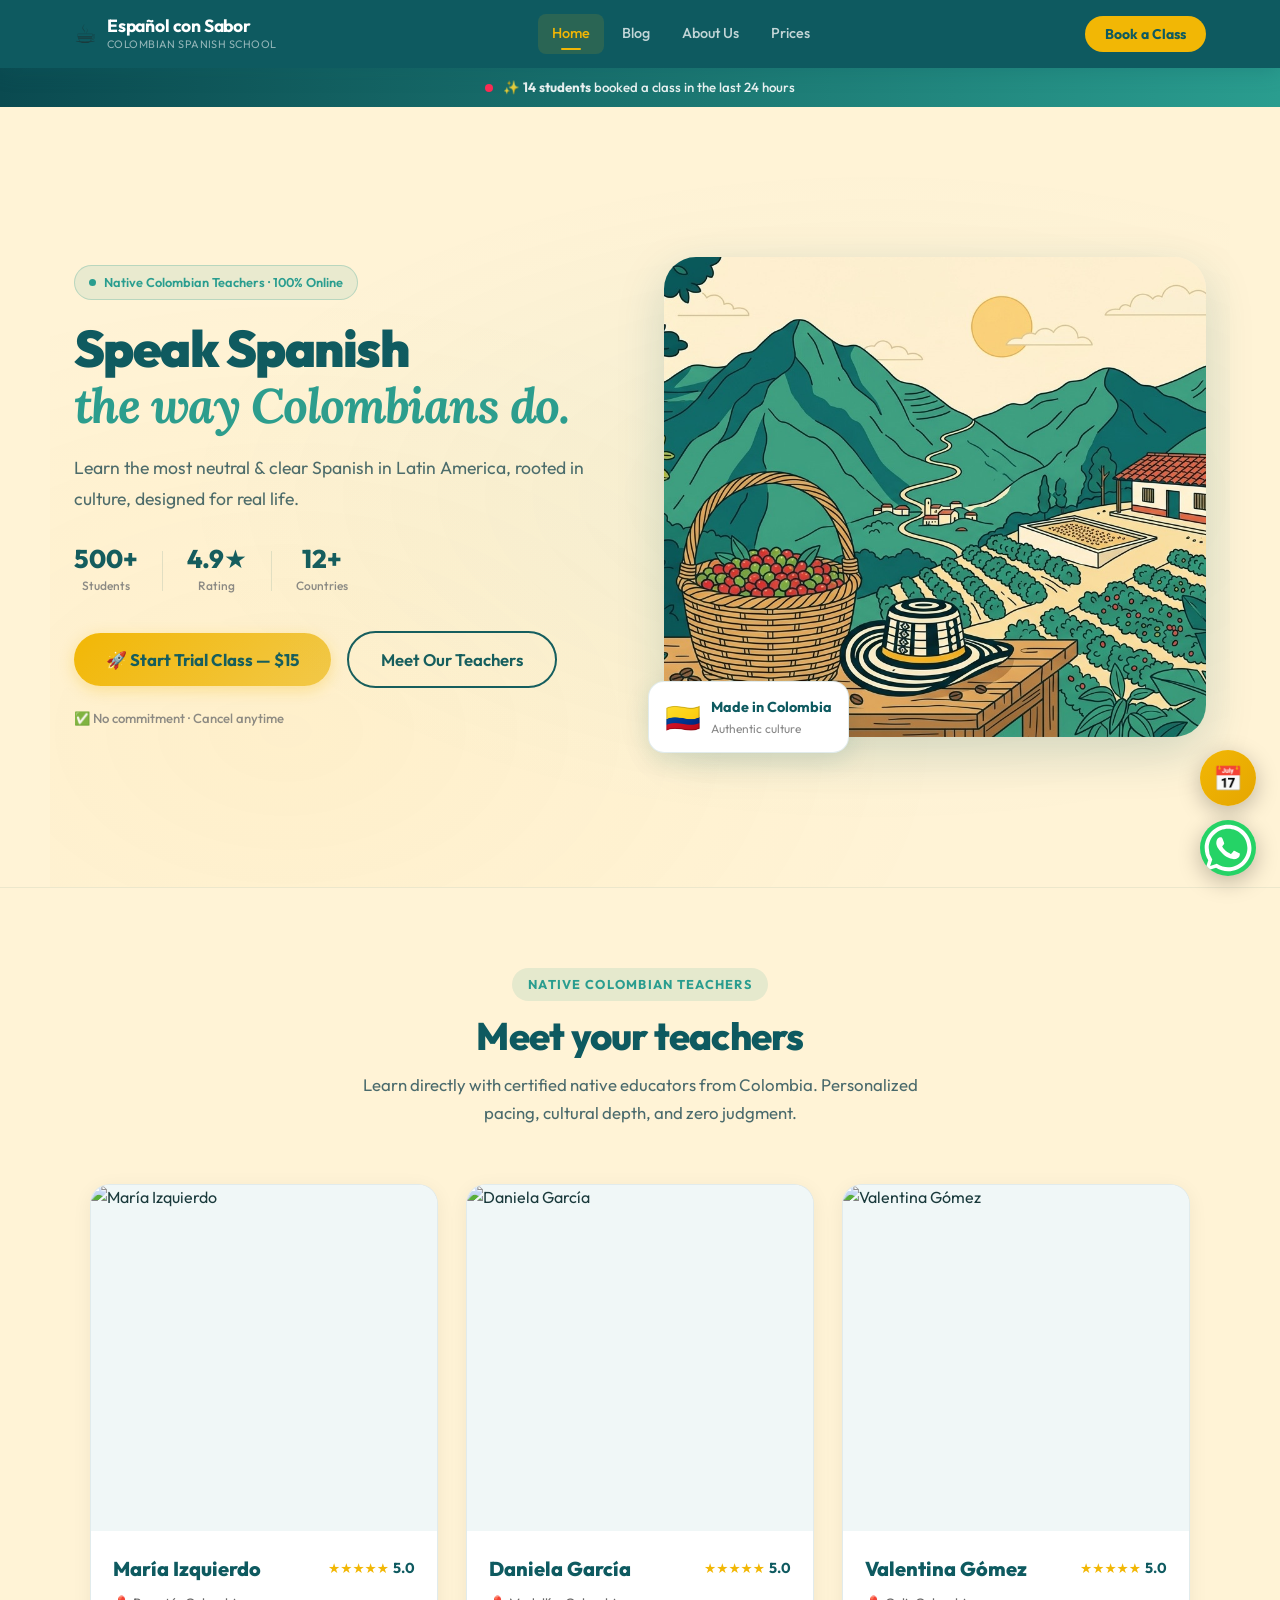
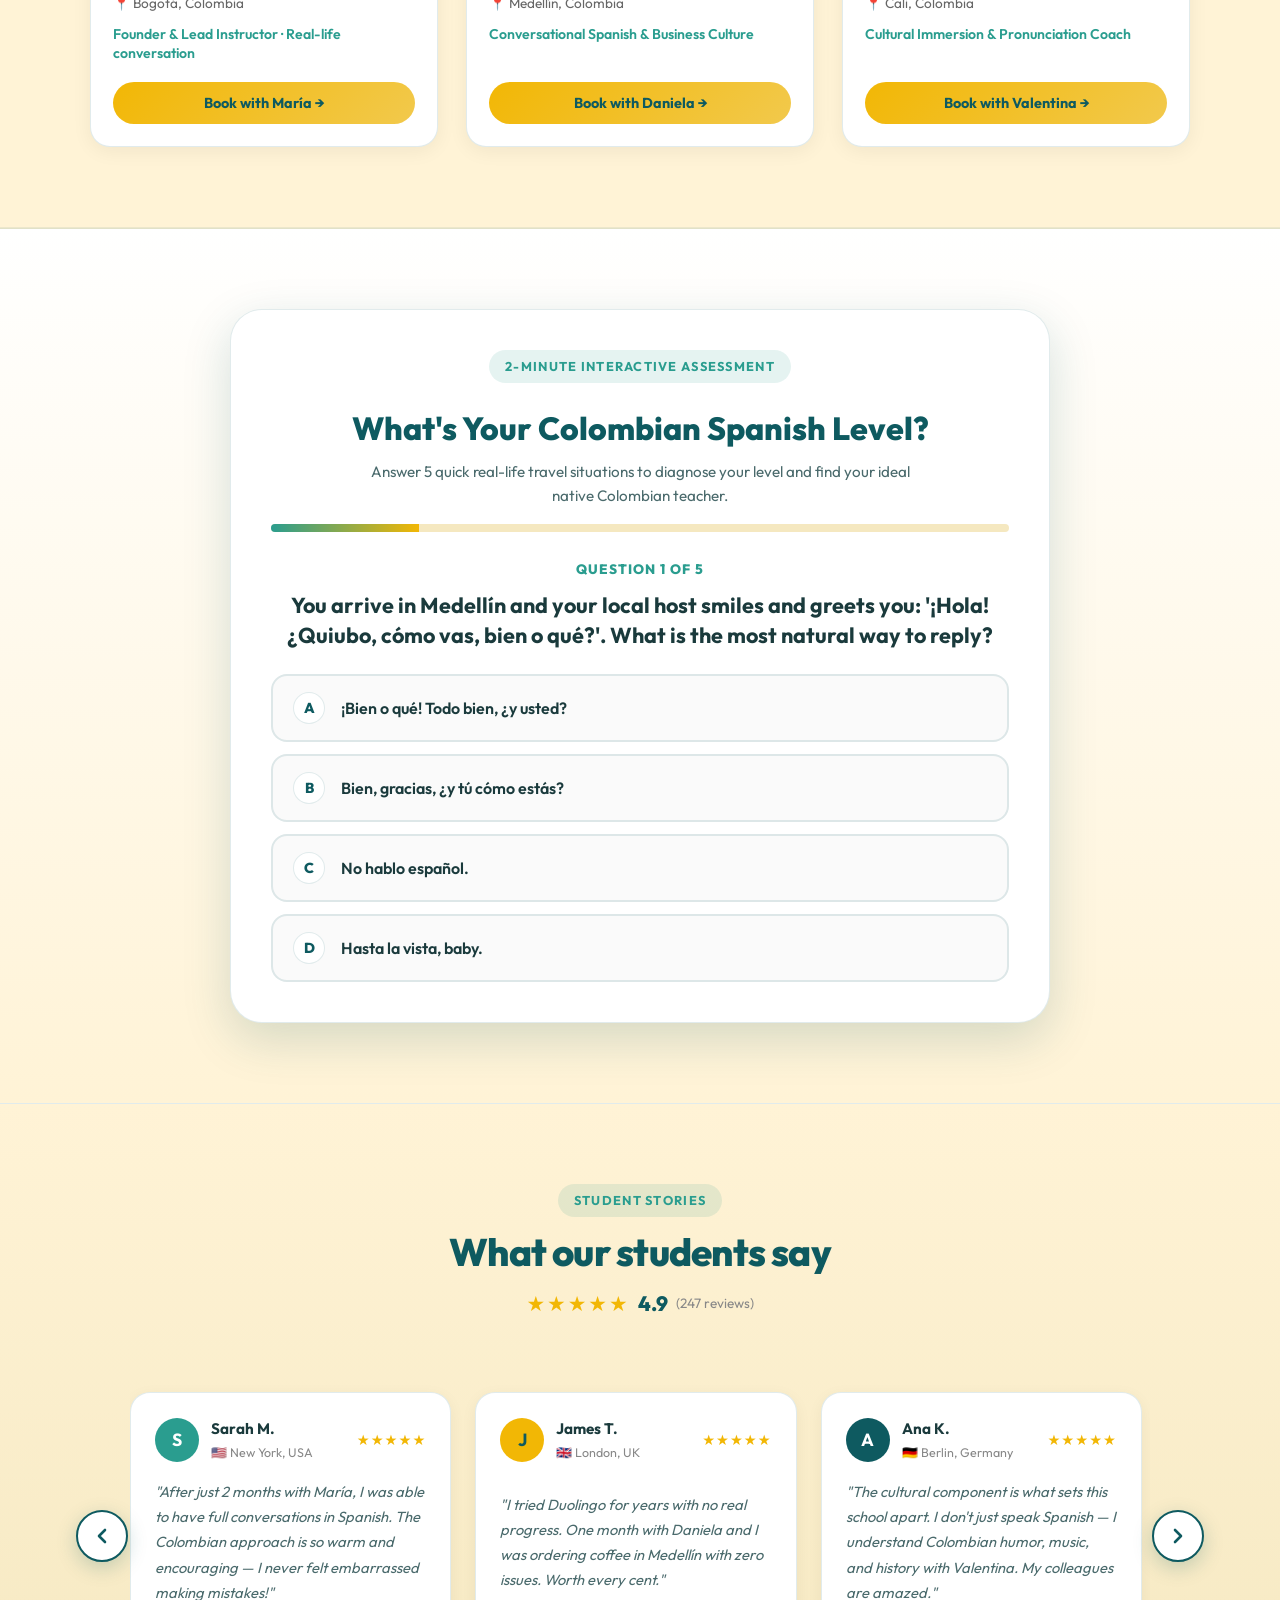
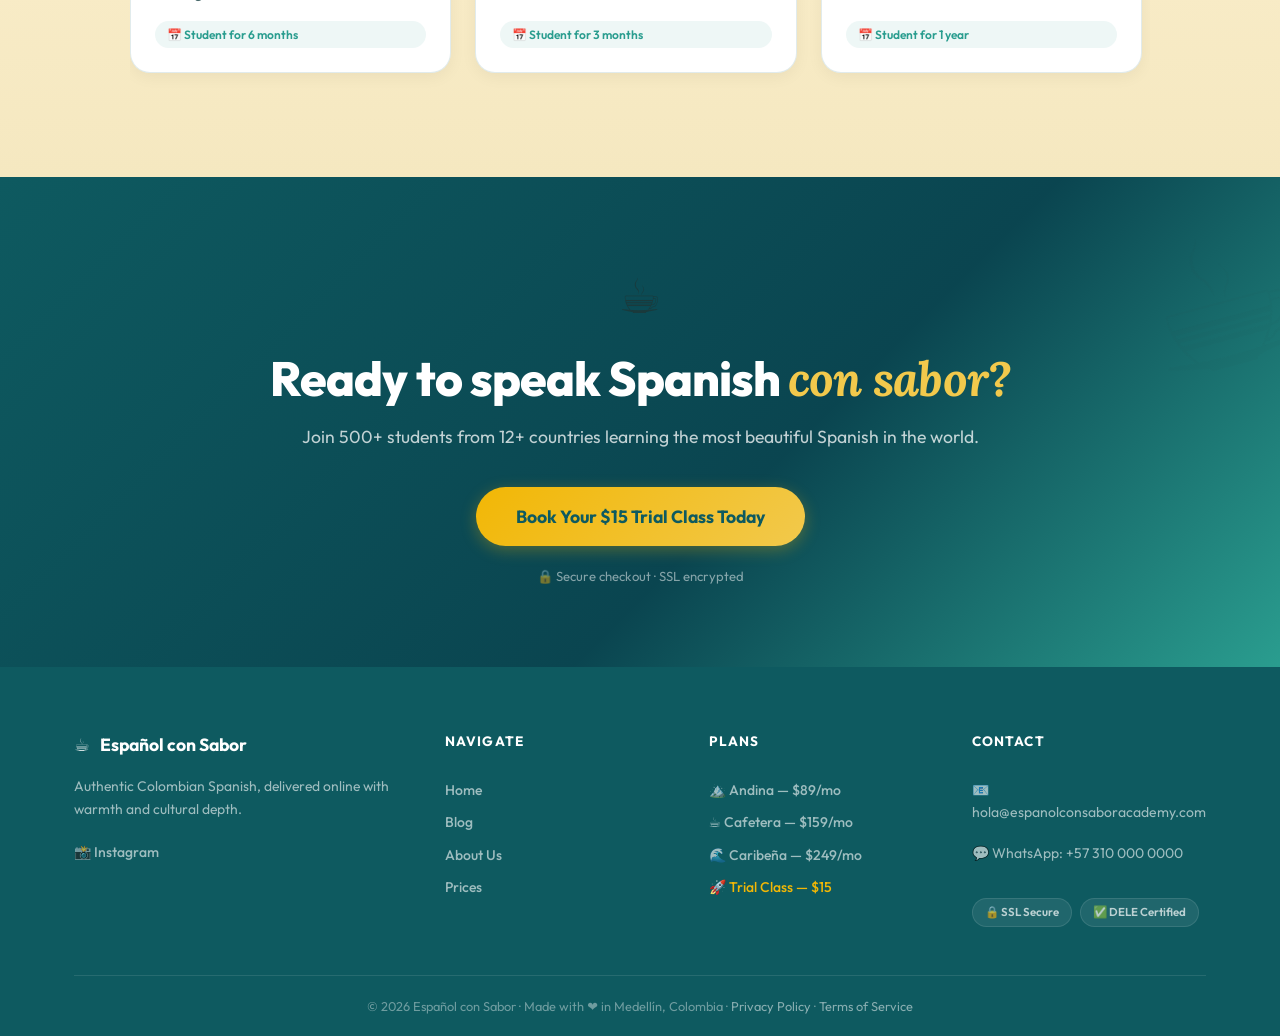
==== commit 7c5f75c5: "fix(nav): rename tab to Prices, remove booking steps section, remove activity banner card" ====
--- a/index.html
+++ b/index.html
@@ -53,7 +53,7 @@
   <link rel="preconnect" href="https://fonts.googleapis.com" />
   <link rel="preconnect" href="https://fonts.gstatic.com" crossorigin />
   <link href="https://fonts.googleapis.com/css2?family=Outfit:wght@300;400;500;600;700;800;900&family=Lora:ital,wght@0,400;0,600;1,400&display=swap" rel="stylesheet" />
-  <link rel="stylesheet" href="style.css?v=20261111_v4" />
+  <link rel="stylesheet" href="style.css?v=20261111_v5" />
 
   <!-- Critical Layout Overrides (Guaranteed Instant Cache-Bust) -->
   <style>
@@ -606,7 +606,7 @@
         <a href="#" class="nav-link active" id="nav-home" onclick="showTab('home'); return false;">Home</a>
         <a href="#" class="nav-link" id="nav-blog" onclick="showTab('blog'); return false;">Blog</a>
         <a href="#" class="nav-link" id="nav-about" onclick="showTab('about'); return false;">About Us</a>
-        <a href="#" class="nav-link" id="nav-book" onclick="showTab('book'); return false;">Book a Class</a>
+        <a href="#" class="nav-link" id="nav-book" onclick="showTab('book'); return false;">Prices</a>
       </nav>
       <div class="nav-right">
         <button class="btn-nav-cta" id="nav-book-btn" onclick="showTab('book')">Book a Class</button>
@@ -619,7 +619,7 @@
       <a href="#" class="mobile-nav-link" onclick="showTab('home'); closeMobileMenu(); return false;">🏠 Home</a>
       <a href="#" class="mobile-nav-link" onclick="showTab('blog'); closeMobileMenu(); return false;">📝 Blog</a>
       <a href="#" class="mobile-nav-link" onclick="showTab('about'); closeMobileMenu(); return false;">👥 About Us</a>
-      <a href="#" class="mobile-nav-link" onclick="showTab('book'); closeMobileMenu(); return false;">📅 Book a Class</a>
+      <a href="#" class="mobile-nav-link" onclick="showTab('book'); closeMobileMenu(); return false;">💳 Prices</a>
     </div>
   </header>
 
@@ -681,19 +681,6 @@
             <span class="img-badge-title">Made in Colombia</span>
             <span class="img-badge-sub">Authentic culture</span>
           </div>
-        </div>
-      </div>
-    </section>
-
-    <!-- Live Activity Counter -->
-    <section class="activity-section">
-      <div class="container">
-        <div class="activity-card">
-          <div class="activity-pulse"></div>
-          <div class="activity-info">
-            <p class="activity-count">🗓️ <strong>14 classes</strong> scheduled in the past 24 hours</p>
-          </div>
-          <button class="btn-activity-cta" id="activity-book-btn" onclick="showTab('book')">Book Now →</button>
         </div>
       </div>
     </section>
@@ -1327,42 +1314,6 @@
       </div>
     </section>
 
-    <section class="booking-steps-section">
-      <div class="container">
-        <div class="section-header">
-          <span class="section-tag">How to Book</span>
-          <h2 class="section-title">Ready in 3 quick steps</h2>
-        </div>
-        <div class="booking-steps">
-          <div class="booking-step" id="booking-step-1">
-            <div class="booking-step-num">1</div>
-            <div class="booking-step-icon">🎯</div>
-            <h3 class="booking-step-title">Choose Your Plan</h3>
-            <p class="booking-step-desc">Select the plan that fits your schedule and goals. Start with a $15 trial if you're not sure.</p>
-          </div>
-          <div class="booking-step-arrow">→</div>
-          <div class="booking-step" id="booking-step-2">
-            <div class="booking-step-num">2</div>
-            <div class="booking-step-icon">📅</div>
-            <h3 class="booking-step-title">Pick Your Time</h3>
-            <p class="booking-step-desc">Pick a time that fits your schedule and book your class in minutes.</p>
-          </div>
-          <div class="booking-step-arrow">→</div>
-          <div class="booking-step" id="booking-step-3">
-            <div class="booking-step-num">3</div>
-            <div class="booking-step-icon">🎉</div>
-            <h3 class="booking-step-title">Join &amp; Start Learning</h3>
-            <p class="booking-step-desc">Get your Google Meet link by email. Show up ready to speak — your teacher handles everything else.</p>
-          </div>
-        </div>
-        <div class="booking-cta-row">
-          <a href="reservar" class="btn-primary btn-lg" id="schedule-now-btn">
-            📅 Schedule Your Class Now
-          </a>
-        </div>
-      </div>
-    </section>
-
     <section class="faq-section">
       <div class="container">
         <div class="section-header">
@@ -1450,7 +1401,7 @@
           <a href="#" class="footer-link" onclick="showTab('home'); return false;">Home</a>
           <a href="#" class="footer-link" onclick="showTab('blog'); return false;">Blog</a>
           <a href="#" class="footer-link" onclick="showTab('about'); return false;">About Us</a>
-          <a href="#" class="footer-link" onclick="showTab('book'); return false;">Book a Class</a>
+          <a href="#" class="footer-link" onclick="showTab('book'); return false;">Prices</a>
         </div>
         <div class="footer-links-col">
           <h4 class="footer-col-title">Plans</h4>
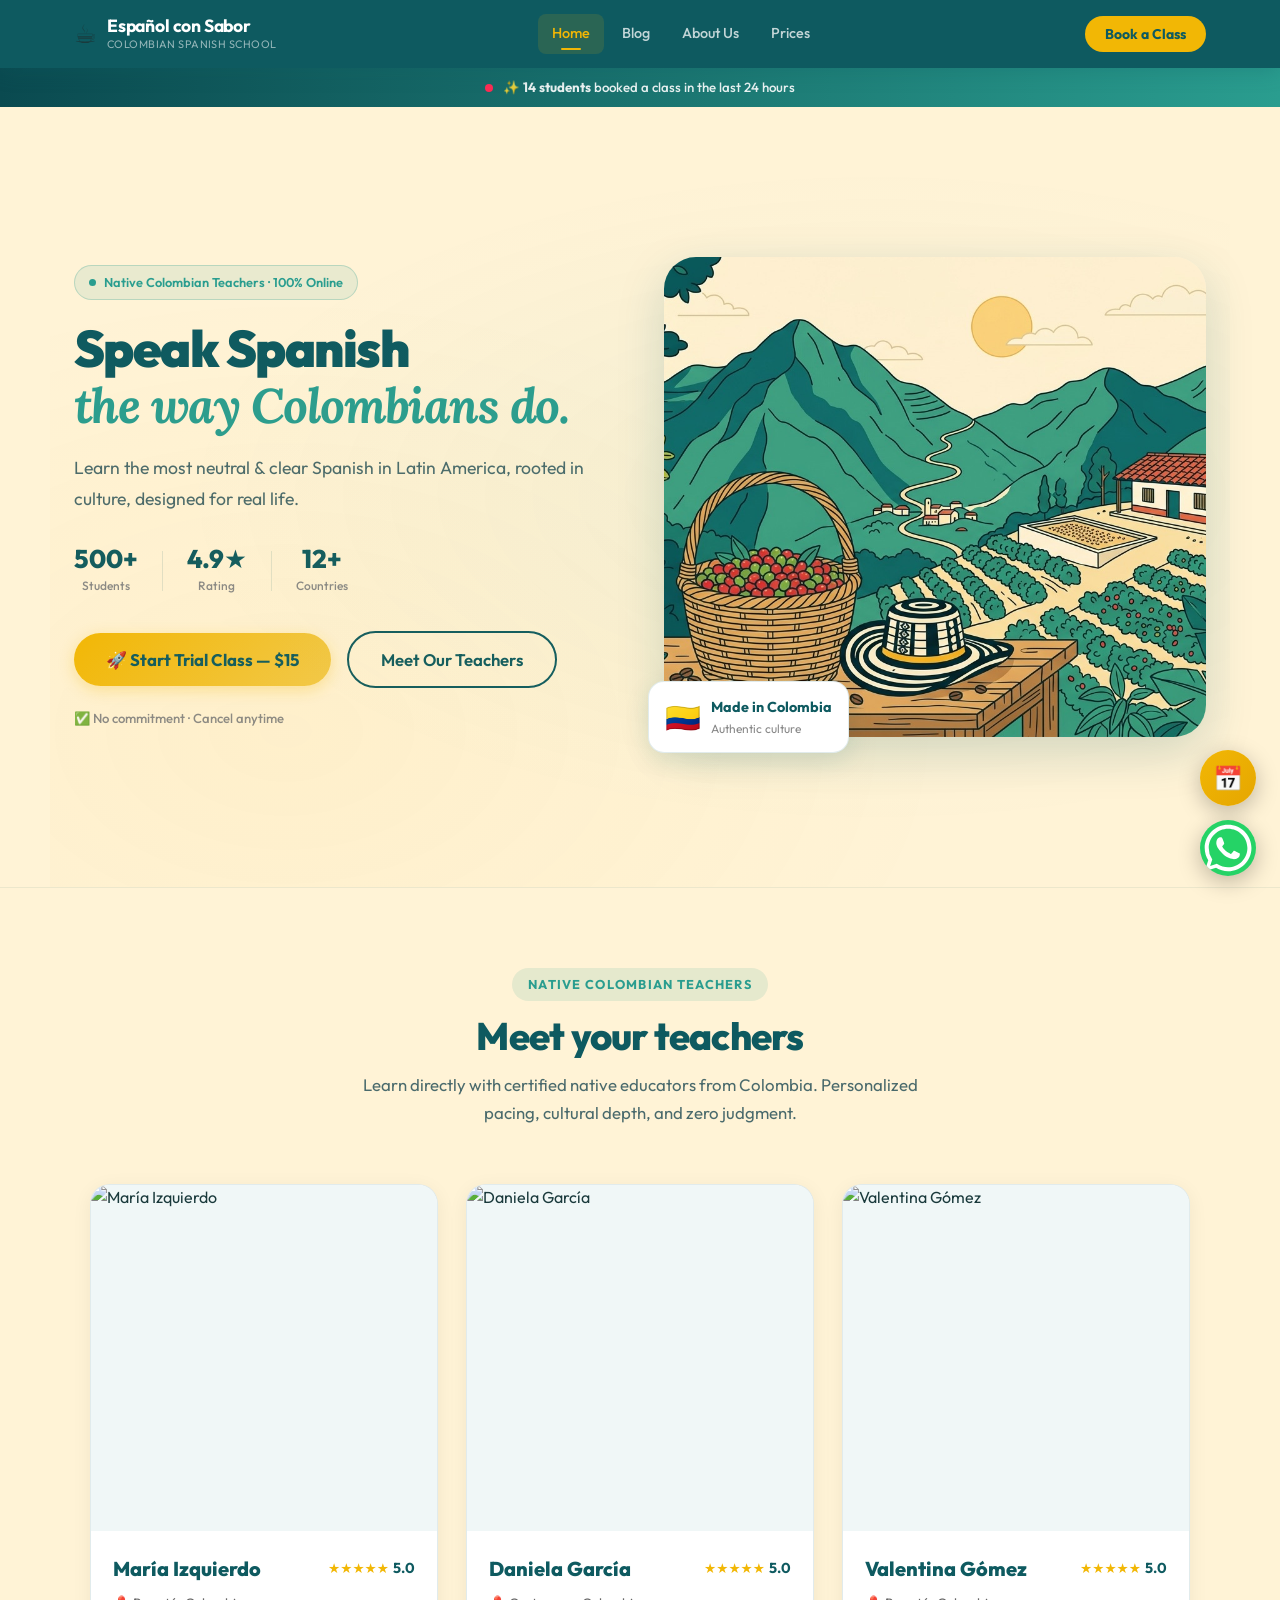
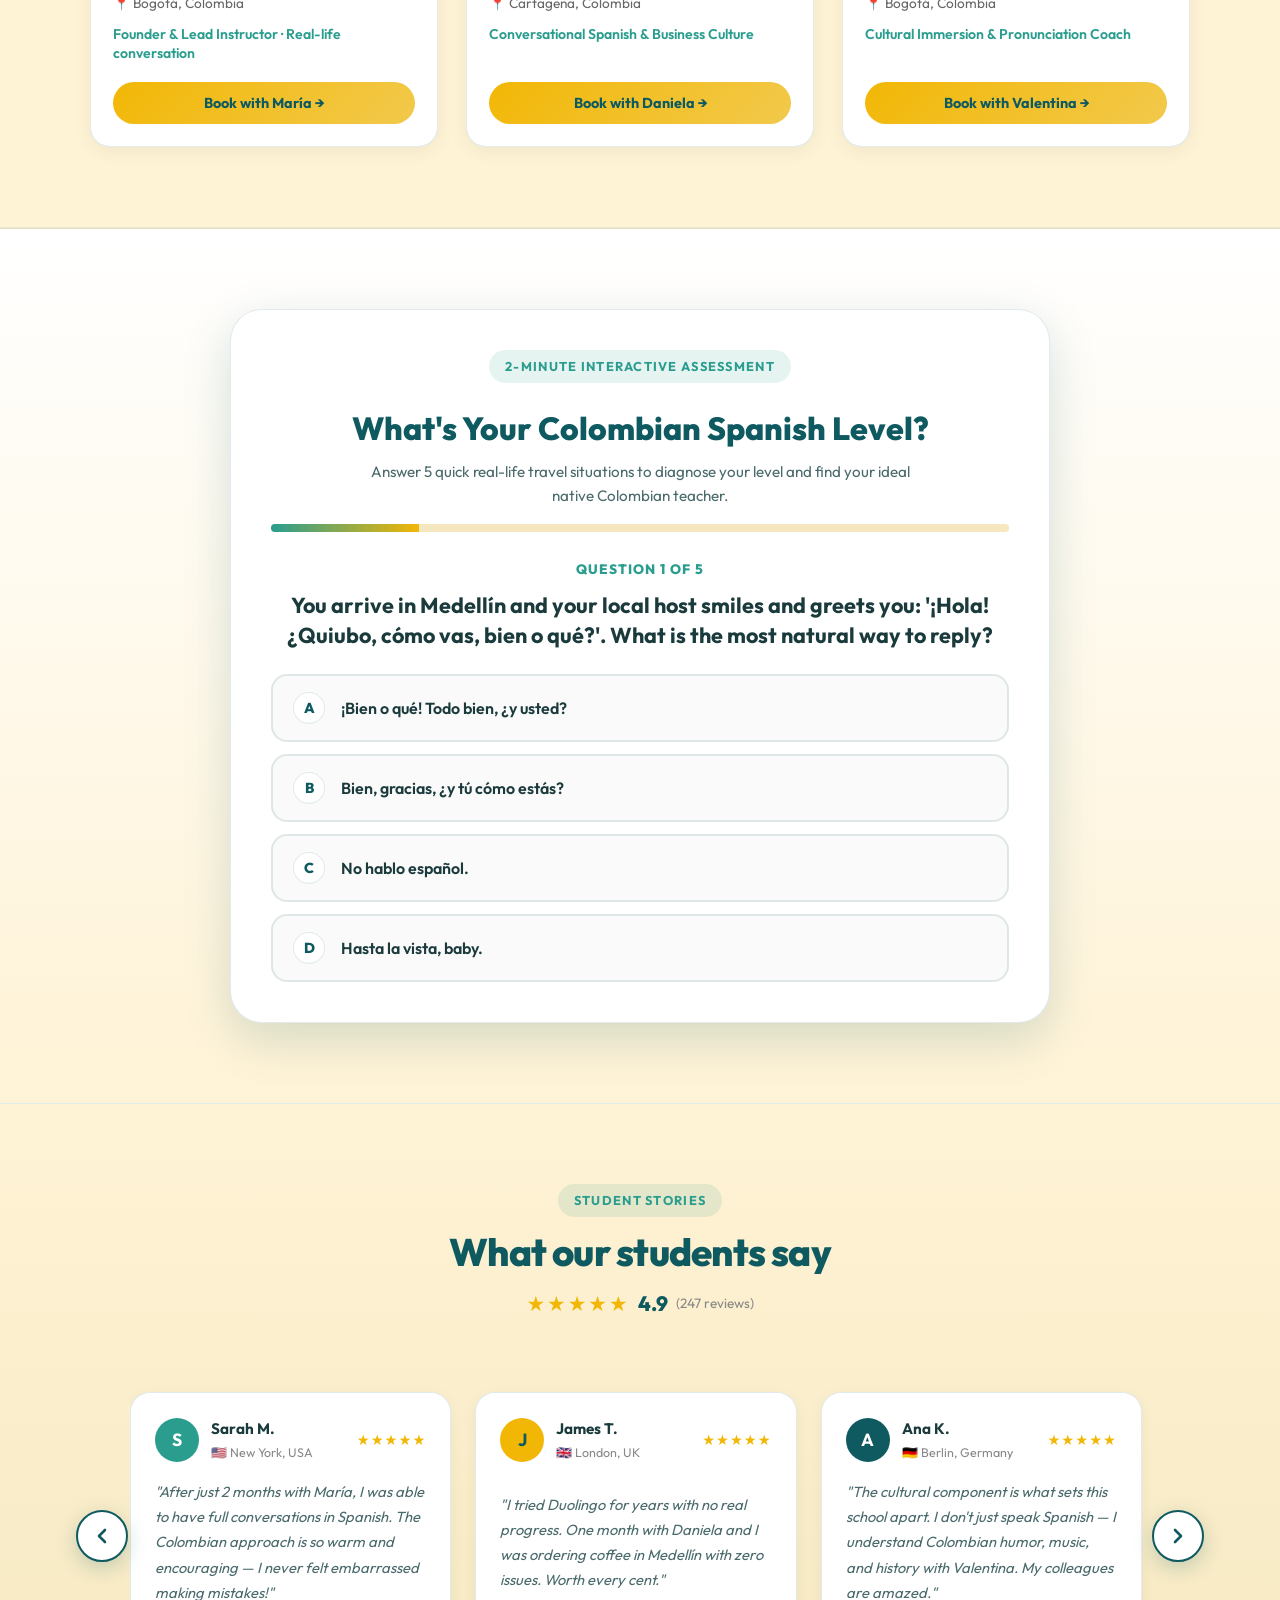
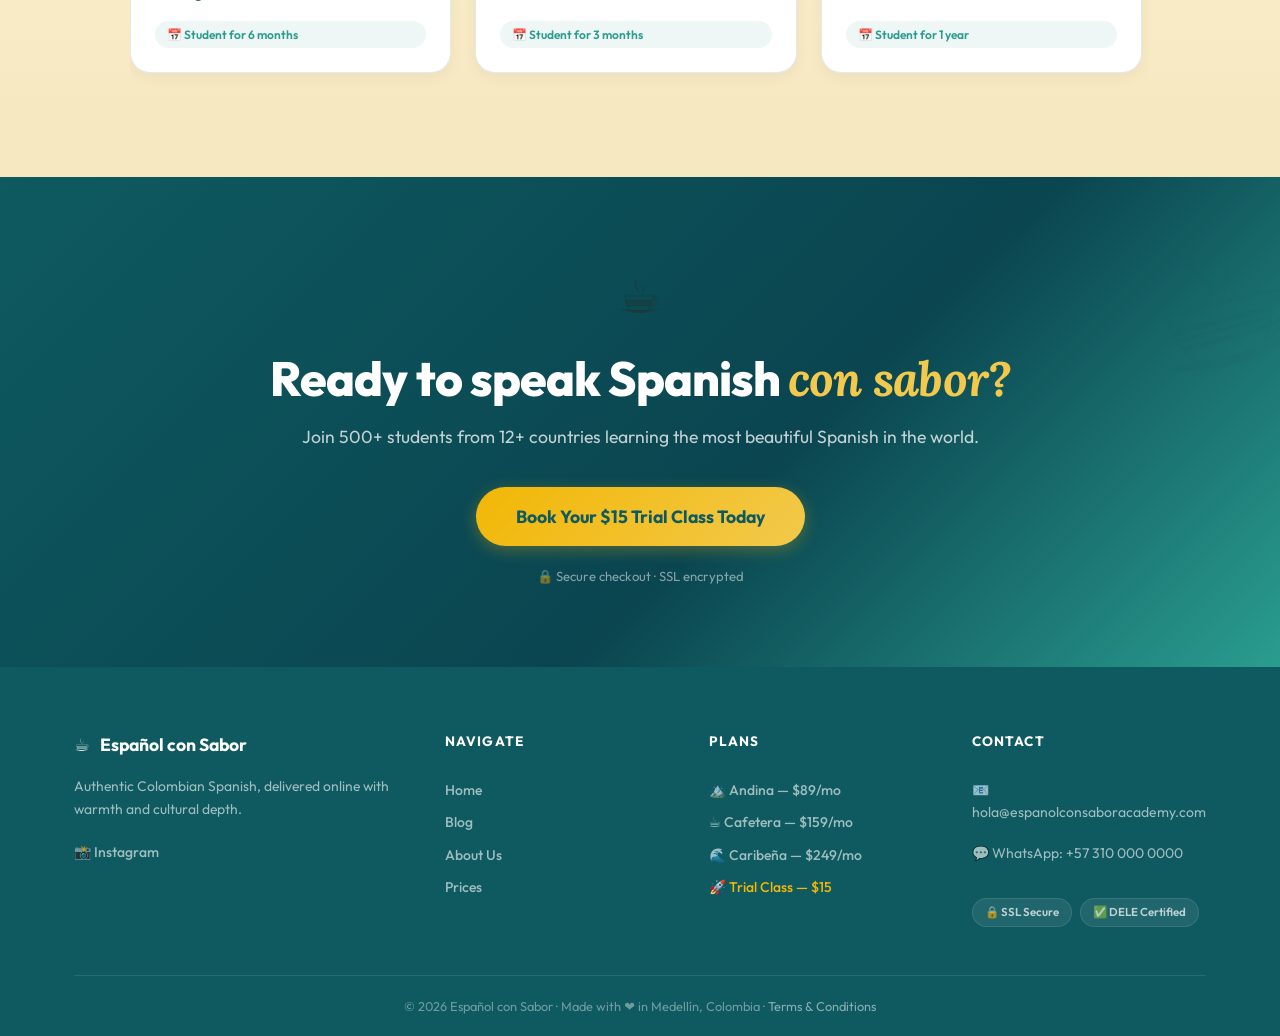
==== commit f165bb2c: "feat: add terms pdf upload, dynamic teacher subtitle, fix teacher cities display" ====
--- a/index.html
+++ b/index.html
@@ -691,7 +691,7 @@
         <div class="section-header">
           <span class="section-tag">Native Colombian Teachers</span>
           <h2 class="section-title">Meet your teachers</h2>
-          <p class="section-sub">Learn directly with certified native educators from Colombia. Personalized pacing, cultural depth, and zero judgment.</p>
+          <p class="section-sub" id="home-teachers-sub">Learn directly with certified native educators from Colombia. Personalized pacing, cultural depth, and zero judgment.</p>
         </div>
         <div class="home-teachers-grid" id="home-teachers-grid">
           <article class="home-teacher-card" id="home-teacher-maria">
@@ -723,7 +723,7 @@
                   <span class="t-rating">5.0</span>
                 </div>
               </div>
-              <p class="home-teacher-city">📍 Medellín, Colombia</p>
+              <p class="home-teacher-city">📍 Cartagena, Colombia</p>
               <p class="home-teacher-specialty">Conversational Spanish &amp; Business Culture</p>
               <button class="btn-book-teacher" onclick="window.location.href='reservar.html?tutor=daniela'">Book with Daniela →</button>
             </div>
@@ -740,7 +740,7 @@
                   <span class="t-rating">5.0</span>
                 </div>
               </div>
-              <p class="home-teacher-city">📍 Cali, Colombia</p>
+              <p class="home-teacher-city">📍 Bogotá, Colombia</p>
               <p class="home-teacher-specialty">Cultural Immersion &amp; Pronunciation Coach</p>
               <button class="btn-book-teacher" onclick="window.location.href='reservar.html?tutor=valentina'">Book with Valentina →</button>
             </div>
@@ -1141,7 +1141,7 @@
                 <div class="about-video-overlay">
                   <div class="about-play-circle">▶</div>
                   <span class="about-play-title">Video de Presentación</span>
-                  <span class="about-play-sub">Daniela García · Medellín</span>
+                  <span class="about-play-sub">Daniela García · Cartagena</span>
                 </div>
               </div>
             </div>
@@ -1149,7 +1149,7 @@
               <div class="about-teacher-top">
                 <div>
                   <h3 class="about-teacher-name">Daniela García</h3>
-                  <p class="about-teacher-city">📍 Medellín, Antioquia</p>
+                  <p class="about-teacher-city">📍 Cartagena, Colombia</p>
                 </div>
                 <div class="about-teacher-rating">
                   <span class="t-stars">★★★★★</span>
@@ -1157,9 +1157,9 @@
                 </div>
               </div>
               <p class="about-teacher-headline">Conversational Spanish &amp; Business Culture</p>
-              <p class="about-teacher-bio">Medellín native passionate about practical conversation, professional communication, and everyday Colombian expressions.</p>
+              <p class="about-teacher-bio">Cartagena native passionate about practical conversation, professional communication, and everyday Colombian expressions.</p>
               <div class="teacher-badges" style="margin-bottom: 20px;">
-                <span class="trust-badge">✅ Native Paisa</span>
+                <span class="trust-badge">✅ Native Speaker</span>
                 <span class="trust-badge">💼 Business Spanish</span>
                 <span class="trust-badge">⭐ Top Rated</span>
               </div>
@@ -1174,7 +1174,7 @@
                 <div class="about-video-overlay">
                   <div class="about-play-circle">▶</div>
                   <span class="about-play-title">Video de Presentación</span>
-                  <span class="about-play-sub">Valentina Gómez · Cali</span>
+                  <span class="about-play-sub">Valentina Gómez · Bogotá</span>
                 </div>
               </div>
             </div>
@@ -1182,7 +1182,7 @@
               <div class="about-teacher-top">
                 <div>
                   <h3 class="about-teacher-name">Valentina Gómez</h3>
-                  <p class="about-teacher-city">📍 Cali, Valle del Cauca</p>
+                  <p class="about-teacher-city">📍 Bogotá, Colombia</p>
                 </div>
                 <div class="about-teacher-rating">
                   <span class="t-stars">★★★★★</span>
@@ -1190,7 +1190,7 @@
                 </div>
               </div>
               <p class="about-teacher-headline">Cultural Immersion &amp; Pronunciation Coach</p>
-              <p class="about-teacher-bio">Cali native specializing in neutral pronunciation, salsa and music culture, and real Latin American cultural nuances.</p>
+              <p class="about-teacher-bio">Bogotá native specializing in neutral pronunciation, dynamic conversation, and real Latin American cultural nuances.</p>
               <div class="teacher-badges" style="margin-bottom: 20px;">
                 <span class="trust-badge">✅ Native Speaker</span>
                 <span class="trust-badge">🎭 Cultural Immersion</span>
@@ -1421,7 +1421,7 @@
         </div>
       </div>
       <div class="footer-bottom">
-        <p>© 2026 Español con Sabor · <span id="footer-credits-text">Made with ❤️ in Medellín, Colombia</span> · <a href="#" onclick="return false;" class="footer-legal">Privacy Policy</a> · <a href="#" onclick="return false;" class="footer-legal">Terms of Service</a></p>
+        <p>© 2026 Español con Sabor · <span id="footer-credits-text">Made with ❤️ in Medellín, Colombia</span> · <a href="#" id="footer-terms-link" class="footer-legal" target="_blank" rel="noopener noreferrer">Terms &amp; Conditions</a></p>
       </div>
     </div>
   </footer>
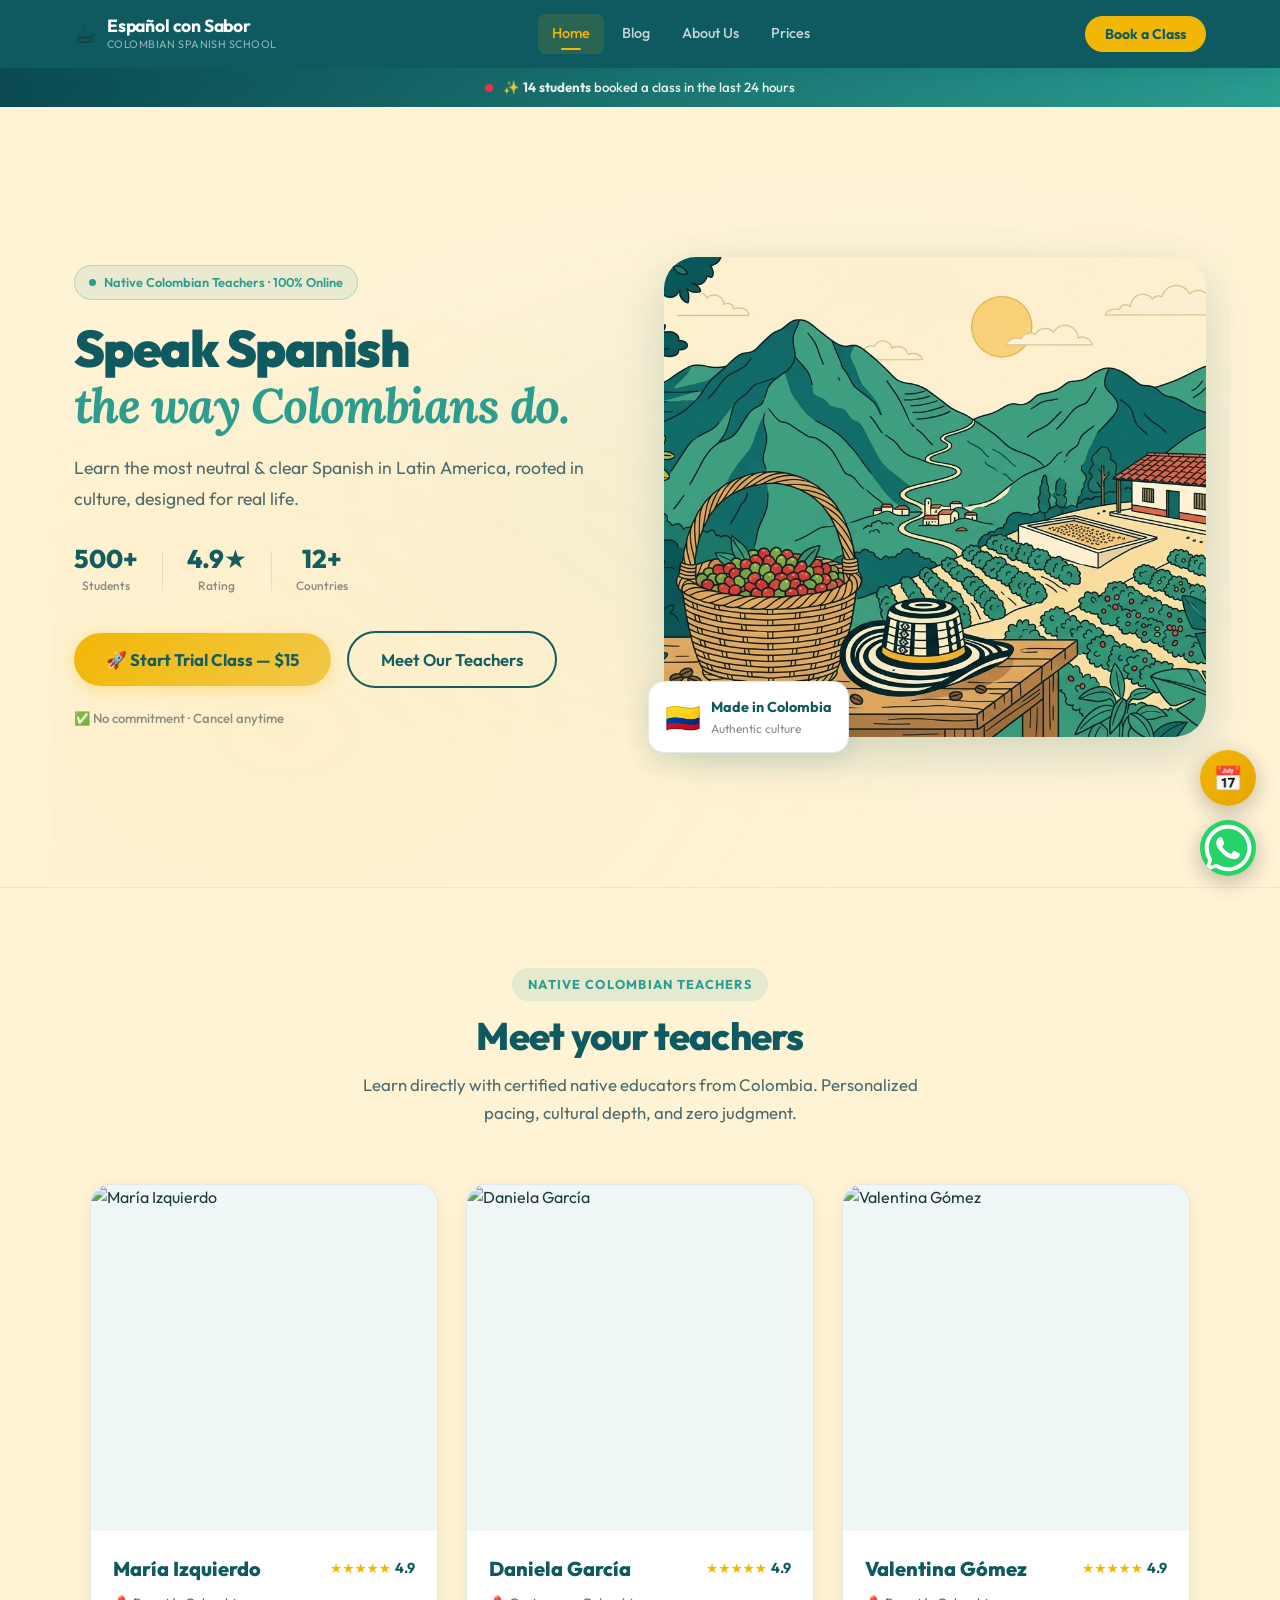
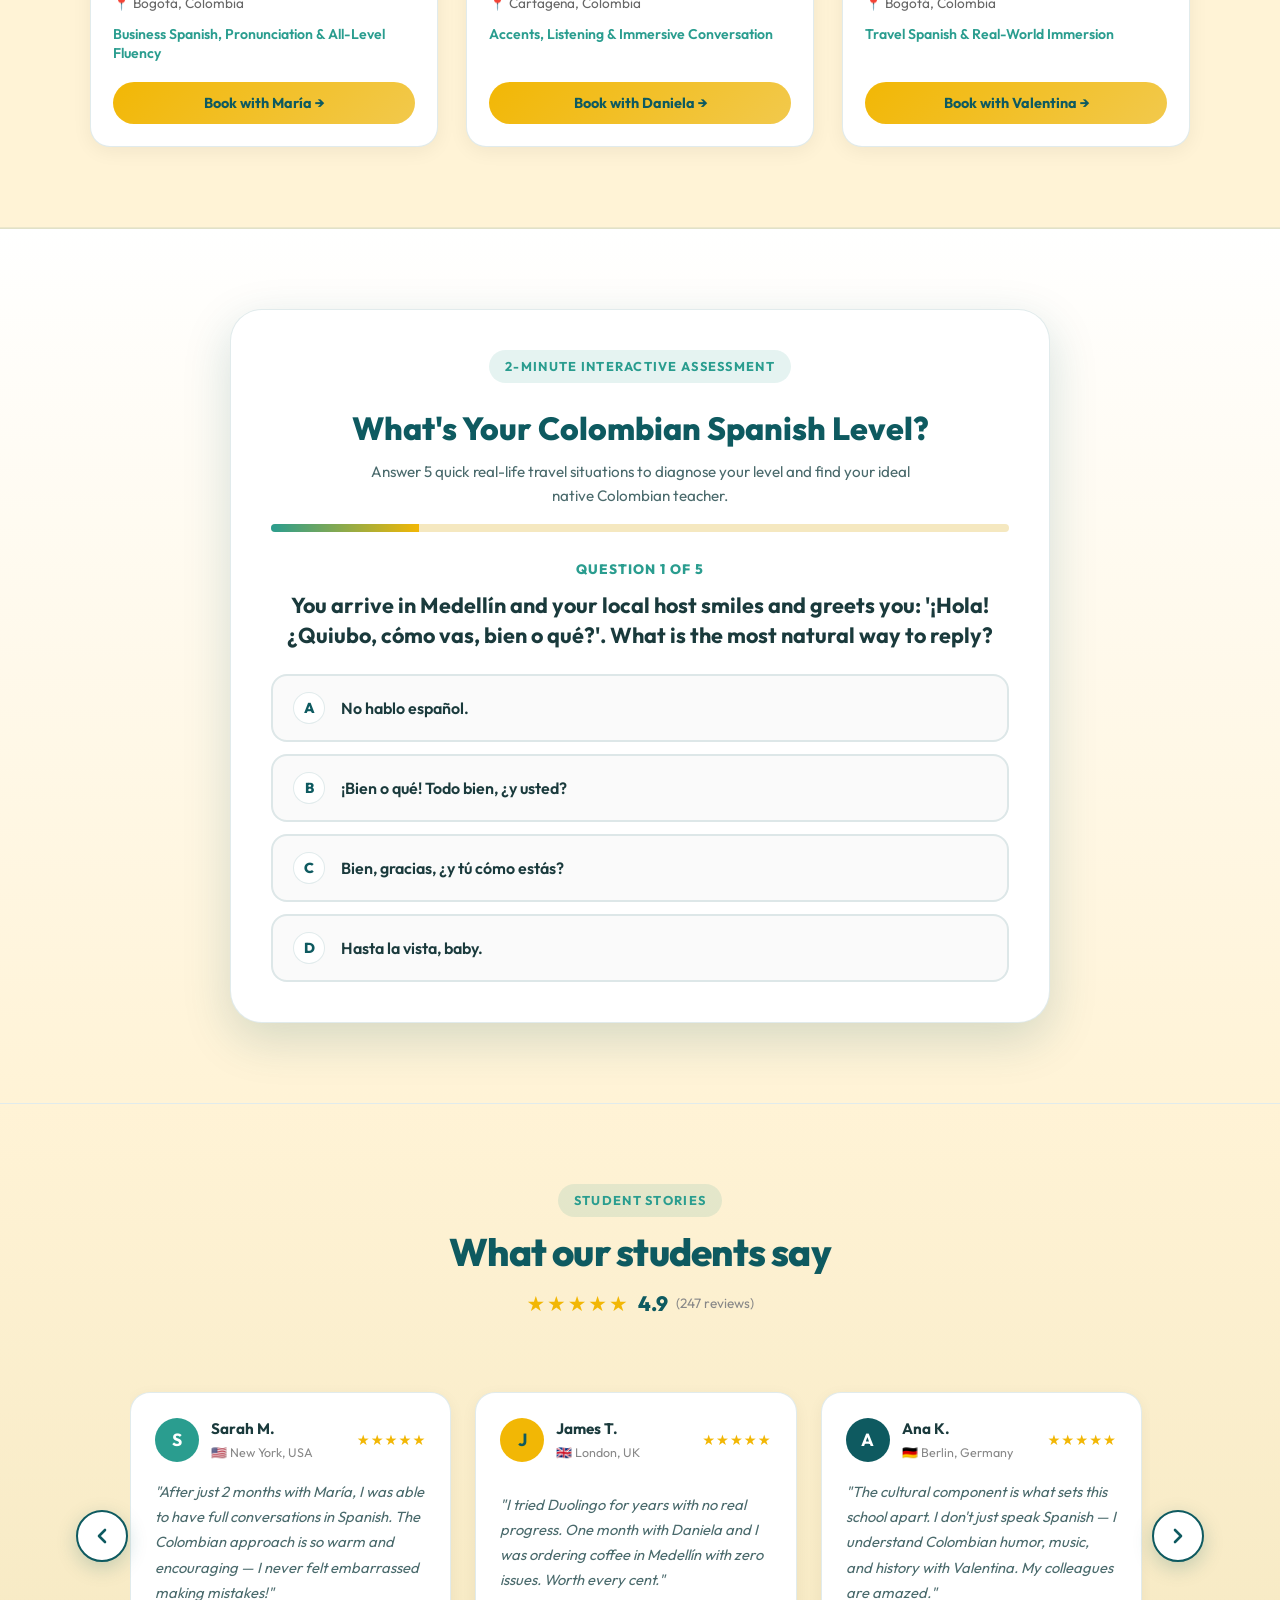
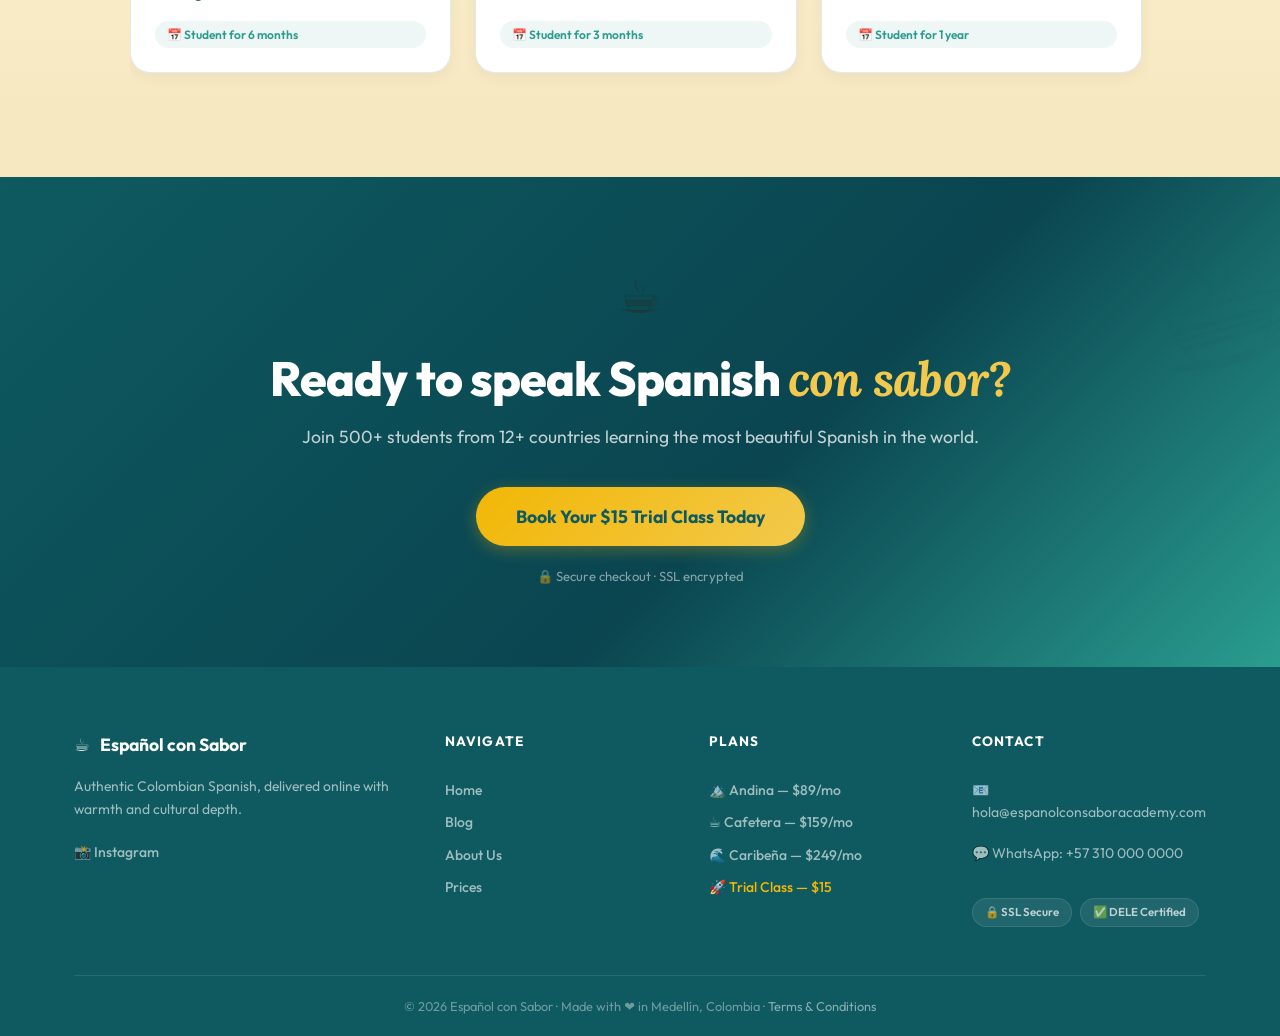
==== commit 89c94a01: "fix: randomize quiz answers, use real photos from admin/tutors table, centralize booking links" ====
--- a/index.html
+++ b/index.html
@@ -696,52 +696,52 @@
         <div class="home-teachers-grid" id="home-teachers-grid">
           <article class="home-teacher-card" id="home-teacher-maria">
             <div class="home-teacher-photo-wrap">
-              <img src="https://xpmyayjtowdhrjdbezas.supabase.co/storage/v1/object/public/photos/teachers/1792628508575_2024-12-26%2017.46.06.jpg" alt="María Izquierdo" class="home-teacher-photo" loading="lazy" />
+              <img src="https://xpmyayjtowdhrjdbezas.supabase.co/storage/v1/object/public/photos/teachers/1794456639987_IMG_6253.JPG" alt="María Izquierdo" class="home-teacher-photo" loading="lazy" />
             </div>
             <div class="home-teacher-body">
               <div class="home-teacher-header">
                 <h3 class="home-teacher-name">María Izquierdo</h3>
                 <div class="home-teacher-rating">
                   <span class="t-stars">★★★★★</span>
-                  <span class="t-rating">5.0</span>
+                  <span class="t-rating">4.9</span>
                 </div>
               </div>
               <p class="home-teacher-city">📍 Bogotá, Colombia</p>
-              <p class="home-teacher-specialty">Founder &amp; Lead Instructor · Real-life conversation</p>
+              <p class="home-teacher-specialty">Business Spanish, Pronunciation &amp; All-Level Fluency</p>
               <button class="btn-book-teacher" onclick="window.location.href='reservar.html?tutor=maria'">Book with María →</button>
             </div>
           </article>
           <article class="home-teacher-card" id="home-teacher-daniela">
             <div class="home-teacher-photo-wrap">
-              <img src="https://xpmyayjtowdhrjdbezas.supabase.co/storage/v1/object/public/photos/teachers/1792628749919_PHOTO-2026-09-19-18-15-35.jpg" alt="Daniela García" class="home-teacher-photo" loading="lazy" />
+              <img src="https://xpmyayjtowdhrjdbezas.supabase.co/storage/v1/object/public/photos/teachers/1794457574284_Captura%20de%20pantalla%202026-11-11%20a%20la(s)%2011.25.41%20p.m..png" alt="Daniela García" class="home-teacher-photo" loading="lazy" />
             </div>
             <div class="home-teacher-body">
               <div class="home-teacher-header">
                 <h3 class="home-teacher-name">Daniela García</h3>
                 <div class="home-teacher-rating">
                   <span class="t-stars">★★★★★</span>
-                  <span class="t-rating">5.0</span>
+                  <span class="t-rating">4.9</span>
                 </div>
               </div>
               <p class="home-teacher-city">📍 Cartagena, Colombia</p>
-              <p class="home-teacher-specialty">Conversational Spanish &amp; Business Culture</p>
+              <p class="home-teacher-specialty">Accents, Listening &amp; Immersive Conversation</p>
               <button class="btn-book-teacher" onclick="window.location.href='reservar.html?tutor=daniela'">Book with Daniela →</button>
             </div>
           </article>
           <article class="home-teacher-card" id="home-teacher-valentina">
             <div class="home-teacher-photo-wrap">
-              <img src="https://xpmyayjtowdhrjdbezas.supabase.co/storage/v1/object/public/photos/teachers/1792629035343_PHOTO-2026-09-29-11-24-29%202.jpg" alt="Valentina Gómez" class="home-teacher-photo" loading="lazy" />
+              <img src="https://xpmyayjtowdhrjdbezas.supabase.co/storage/v1/object/public/photos/teachers/1794456474868_Captura%20de%20pantalla%202026-11-11%20a%20la(s)%2011.06.59%20p.m..png" alt="Valentina Gómez" class="home-teacher-photo" loading="lazy" />
             </div>
             <div class="home-teacher-body">
               <div class="home-teacher-header">
                 <h3 class="home-teacher-name">Valentina Gómez</h3>
                 <div class="home-teacher-rating">
                   <span class="t-stars">★★★★★</span>
-                  <span class="t-rating">5.0</span>
+                  <span class="t-rating">4.9</span>
                 </div>
               </div>
               <p class="home-teacher-city">📍 Bogotá, Colombia</p>
-              <p class="home-teacher-specialty">Cultural Immersion &amp; Pronunciation Coach</p>
+              <p class="home-teacher-specialty">Travel Spanish &amp; Real-World Immersion</p>
               <button class="btn-book-teacher" onclick="window.location.href='reservar.html?tutor=valentina'">Book with Valentina →</button>
             </div>
           </article>
@@ -780,7 +780,7 @@
             <p class="quiz-result-desc" id="quiz-result-desc">Explanation text...</p>
 
             <div class="quiz-teacher-recommendation" id="quiz-teacher-rec">
-              <img id="quiz-rec-avatar" src="https://xpmyayjtowdhrjdbezas.supabase.co/storage/v1/object/public/photos/teachers/1792628508575_2024-12-26%2017.46.06.jpg" alt="Recommended Native Teacher" class="quiz-rec-avatar" />
+              <img id="quiz-rec-avatar" src="https://xpmyayjtowdhrjdbezas.supabase.co/storage/v1/object/public/photos/teachers/1794456639987_IMG_6253.JPG" alt="Recommended Native Teacher" class="quiz-rec-avatar" />
               <div class="quiz-rec-info">
                 <div class="quiz-q-num" style="margin-bottom:2px;">Recommended Native Teacher</div>
                 <h4 id="quiz-rec-name">María Izquierdo (Bogotá)</h4>
@@ -1104,13 +1104,14 @@
           <article class="about-teacher-row-card" id="about-teacher-maria">
             <div class="about-teacher-media" id="video-wrap-maria">
               <div class="about-video-placeholder">
-                <img src="https://xpmyayjtowdhrjdbezas.supabase.co/storage/v1/object/public/photos/teachers/1792628508575_2024-12-26%2017.46.06.jpg" alt="María Izquierdo" class="about-video-img" />
+                <img src="https://xpmyayjtowdhrjdbezas.supabase.co/storage/v1/object/public/photos/teachers/1794456639987_IMG_6253.JPG" alt="María Izquierdo" class="about-video-img" />
                 <div class="about-video-overlay">
                   <div class="about-play-circle">▶</div>
                   <span class="about-play-title">Video de Presentación</span>
                   <span class="about-play-sub">María Izquierdo · Bogotá</span>
                 </div>
               </div>
+              <a href="reservar.html?tutor=maria" class="about-video-book-pill">📅 Book with María →</a>
             </div>
             <div class="about-teacher-content">
               <div class="about-teacher-top">
@@ -1120,10 +1121,10 @@
                 </div>
                 <div class="about-teacher-rating">
                   <span class="t-stars">★★★★★</span>
-                  <span class="t-rating">5.0</span>
-                </div>
-              </div>
-              <p class="about-teacher-headline">Founder &amp; Lead Instructor · Real-life conversation</p>
+                  <span class="t-rating">4.9</span>
+                </div>
+              </div>
+              <p class="about-teacher-headline">Business Spanish, Pronunciation &amp; All-Level Fluency</p>
               <p class="about-teacher-bio">Founder of Español con Sabor. Specialized in conversational fluency, Colombian idioms, and building speaking confidence from day one.</p>
               <div class="teacher-badges" style="margin-bottom: 20px;">
                 <span class="trust-badge">✅ Native Speaker</span>
@@ -1137,13 +1138,14 @@
           <article class="about-teacher-row-card" id="about-teacher-daniela">
             <div class="about-teacher-media" id="video-wrap-daniela">
               <div class="about-video-placeholder">
-                <img src="https://xpmyayjtowdhrjdbezas.supabase.co/storage/v1/object/public/photos/teachers/1792628749919_PHOTO-2026-09-19-18-15-35.jpg" alt="Daniela García" class="about-video-img" />
+                <img src="https://xpmyayjtowdhrjdbezas.supabase.co/storage/v1/object/public/photos/teachers/1794457574284_Captura%20de%20pantalla%202026-11-11%20a%20la(s)%2011.25.41%20p.m..png" alt="Daniela García" class="about-video-img" />
                 <div class="about-video-overlay">
                   <div class="about-play-circle">▶</div>
                   <span class="about-play-title">Video de Presentación</span>
                   <span class="about-play-sub">Daniela García · Cartagena</span>
                 </div>
               </div>
+              <a href="reservar.html?tutor=daniela" class="about-video-book-pill">📅 Book with Daniela →</a>
             </div>
             <div class="about-teacher-content">
               <div class="about-teacher-top">
@@ -1153,10 +1155,10 @@
                 </div>
                 <div class="about-teacher-rating">
                   <span class="t-stars">★★★★★</span>
-                  <span class="t-rating">5.0</span>
-                </div>
-              </div>
-              <p class="about-teacher-headline">Conversational Spanish &amp; Business Culture</p>
+                  <span class="t-rating">4.9</span>
+                </div>
+              </div>
+              <p class="about-teacher-headline">Accents, Listening &amp; Immersive Conversation</p>
               <p class="about-teacher-bio">Cartagena native passionate about practical conversation, professional communication, and everyday Colombian expressions.</p>
               <div class="teacher-badges" style="margin-bottom: 20px;">
                 <span class="trust-badge">✅ Native Speaker</span>
@@ -1170,13 +1172,14 @@
           <article class="about-teacher-row-card" id="about-teacher-valentina">
             <div class="about-teacher-media" id="video-wrap-valentina">
               <div class="about-video-placeholder">
-                <img src="https://xpmyayjtowdhrjdbezas.supabase.co/storage/v1/object/public/photos/teachers/1792629035343_PHOTO-2026-09-29-11-24-29%202.jpg" alt="Valentina Gómez" class="about-video-img" />
+                <img src="https://xpmyayjtowdhrjdbezas.supabase.co/storage/v1/object/public/photos/teachers/1794456474868_Captura%20de%20pantalla%202026-11-11%20a%20la(s)%2011.06.59%20p.m..png" alt="Valentina Gómez" class="about-video-img" />
                 <div class="about-video-overlay">
                   <div class="about-play-circle">▶</div>
                   <span class="about-play-title">Video de Presentación</span>
                   <span class="about-play-sub">Valentina Gómez · Bogotá</span>
                 </div>
               </div>
+              <a href="reservar.html?tutor=valentina" class="about-video-book-pill">📅 Book with Valentina →</a>
             </div>
             <div class="about-teacher-content">
               <div class="about-teacher-top">
@@ -1186,10 +1189,10 @@
                 </div>
                 <div class="about-teacher-rating">
                   <span class="t-stars">★★★★★</span>
-                  <span class="t-rating">5.0</span>
-                </div>
-              </div>
-              <p class="about-teacher-headline">Cultural Immersion &amp; Pronunciation Coach</p>
+                  <span class="t-rating">4.9</span>
+                </div>
+              </div>
+              <p class="about-teacher-headline">Travel Spanish &amp; Real-World Immersion</p>
               <p class="about-teacher-bio">Bogotá native specializing in neutral pronunciation, dynamic conversation, and real Latin American cultural nuances.</p>
               <div class="teacher-badges" style="margin-bottom: 20px;">
                 <span class="trust-badge">✅ Native Speaker</span>
--- a/style.css
+++ b/style.css
@@ -2064,6 +2064,31 @@
   min-height: 280px !important;
   background: #0E5A60 !important;
   overflow: hidden !important;
+}
+.about-video-book-pill {
+  position: absolute !important;
+  bottom: 14px !important;
+  right: 14px !important;
+  z-index: 20 !important;
+  background: var(--gold, #F2B705) !important;
+  color: #0E5A60 !important;
+  font-weight: 800 !important;
+  font-size: 12px !important;
+  padding: 8px 16px !important;
+  border-radius: 9999px !important;
+  text-decoration: none !important;
+  box-shadow: 0 4px 16px rgba(0,0,0,0.3) !important;
+  display: inline-flex !important;
+  align-items: center !important;
+  gap: 6px !important;
+  transition: transform 0.2s ease, background 0.2s ease, box-shadow 0.2s ease !important;
+  cursor: pointer !important;
+}
+.about-video-book-pill:hover {
+  transform: translateY(-2px) !important;
+  background: #ffcf33 !important;
+  color: #093c40 !important;
+  box-shadow: 0 6px 20px rgba(0,0,0,0.35) !important;
 }
 .about-video-embed {
   position: relative !important;
